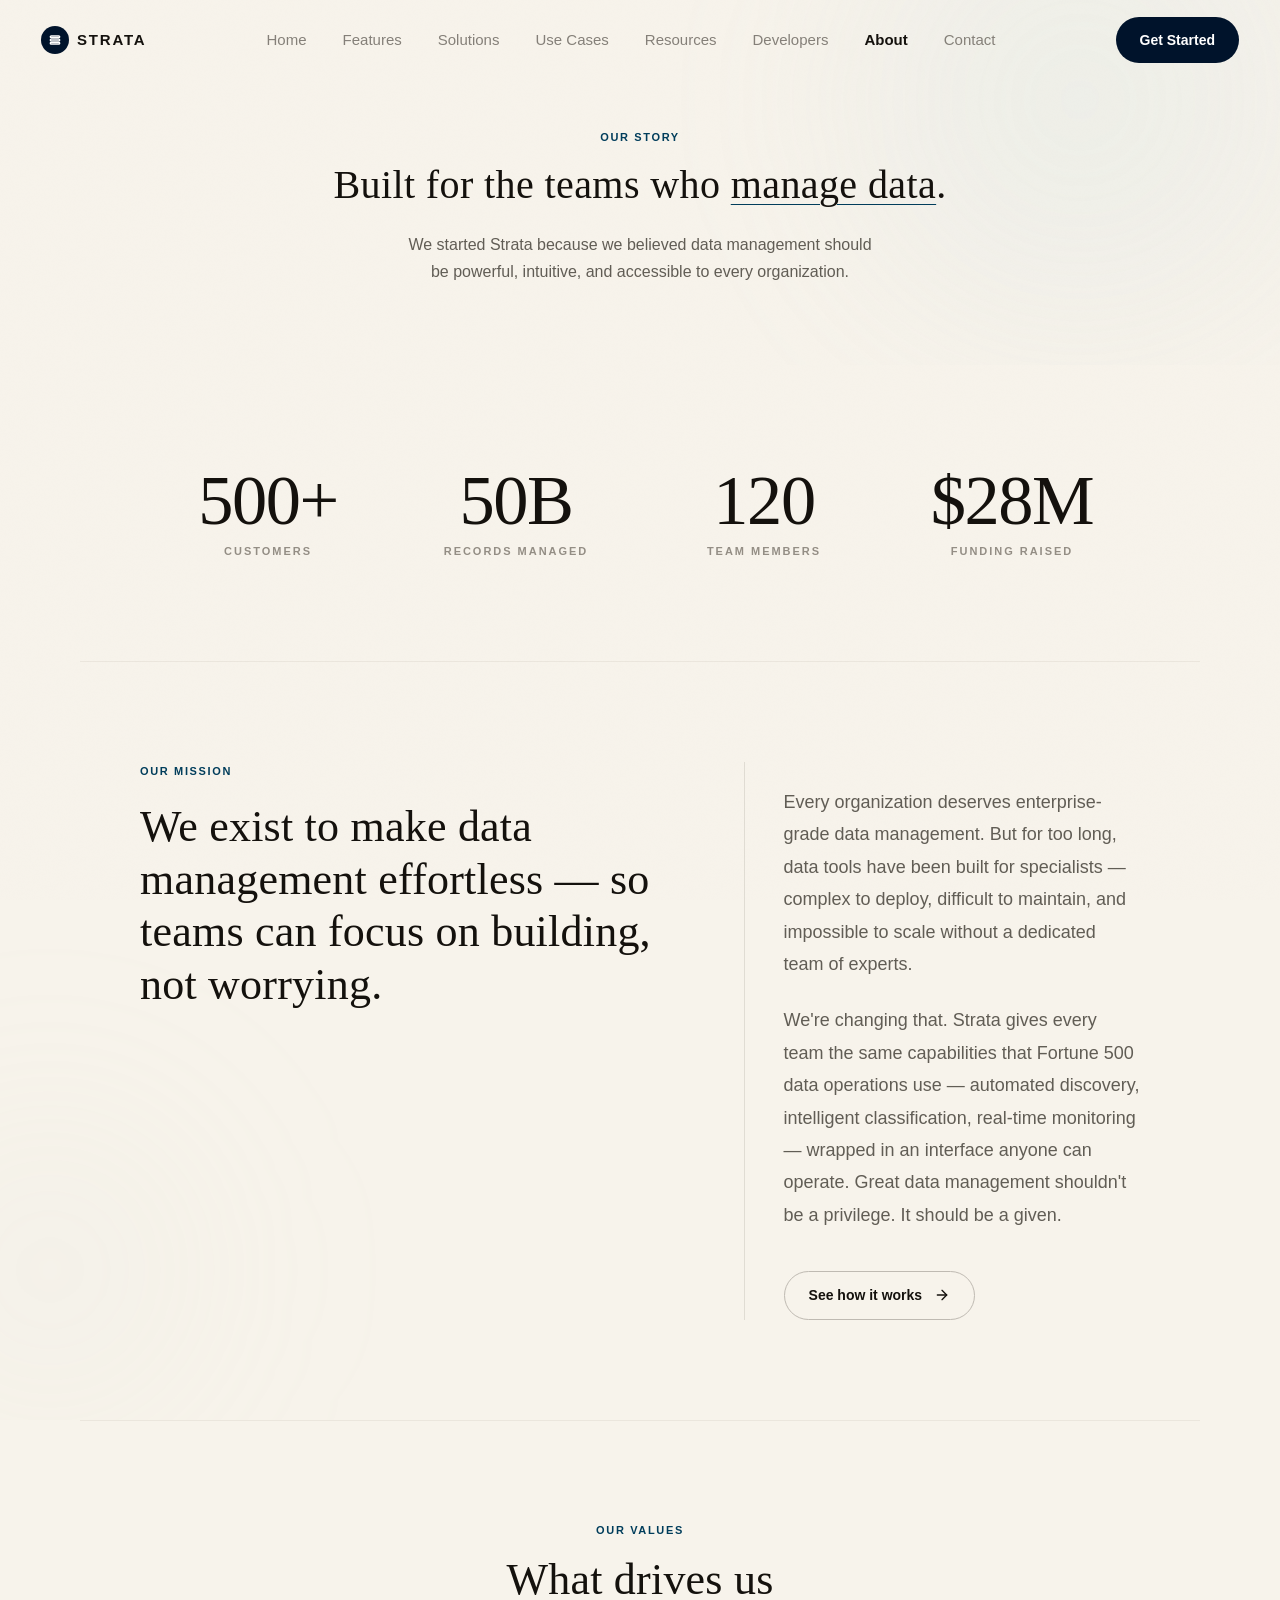
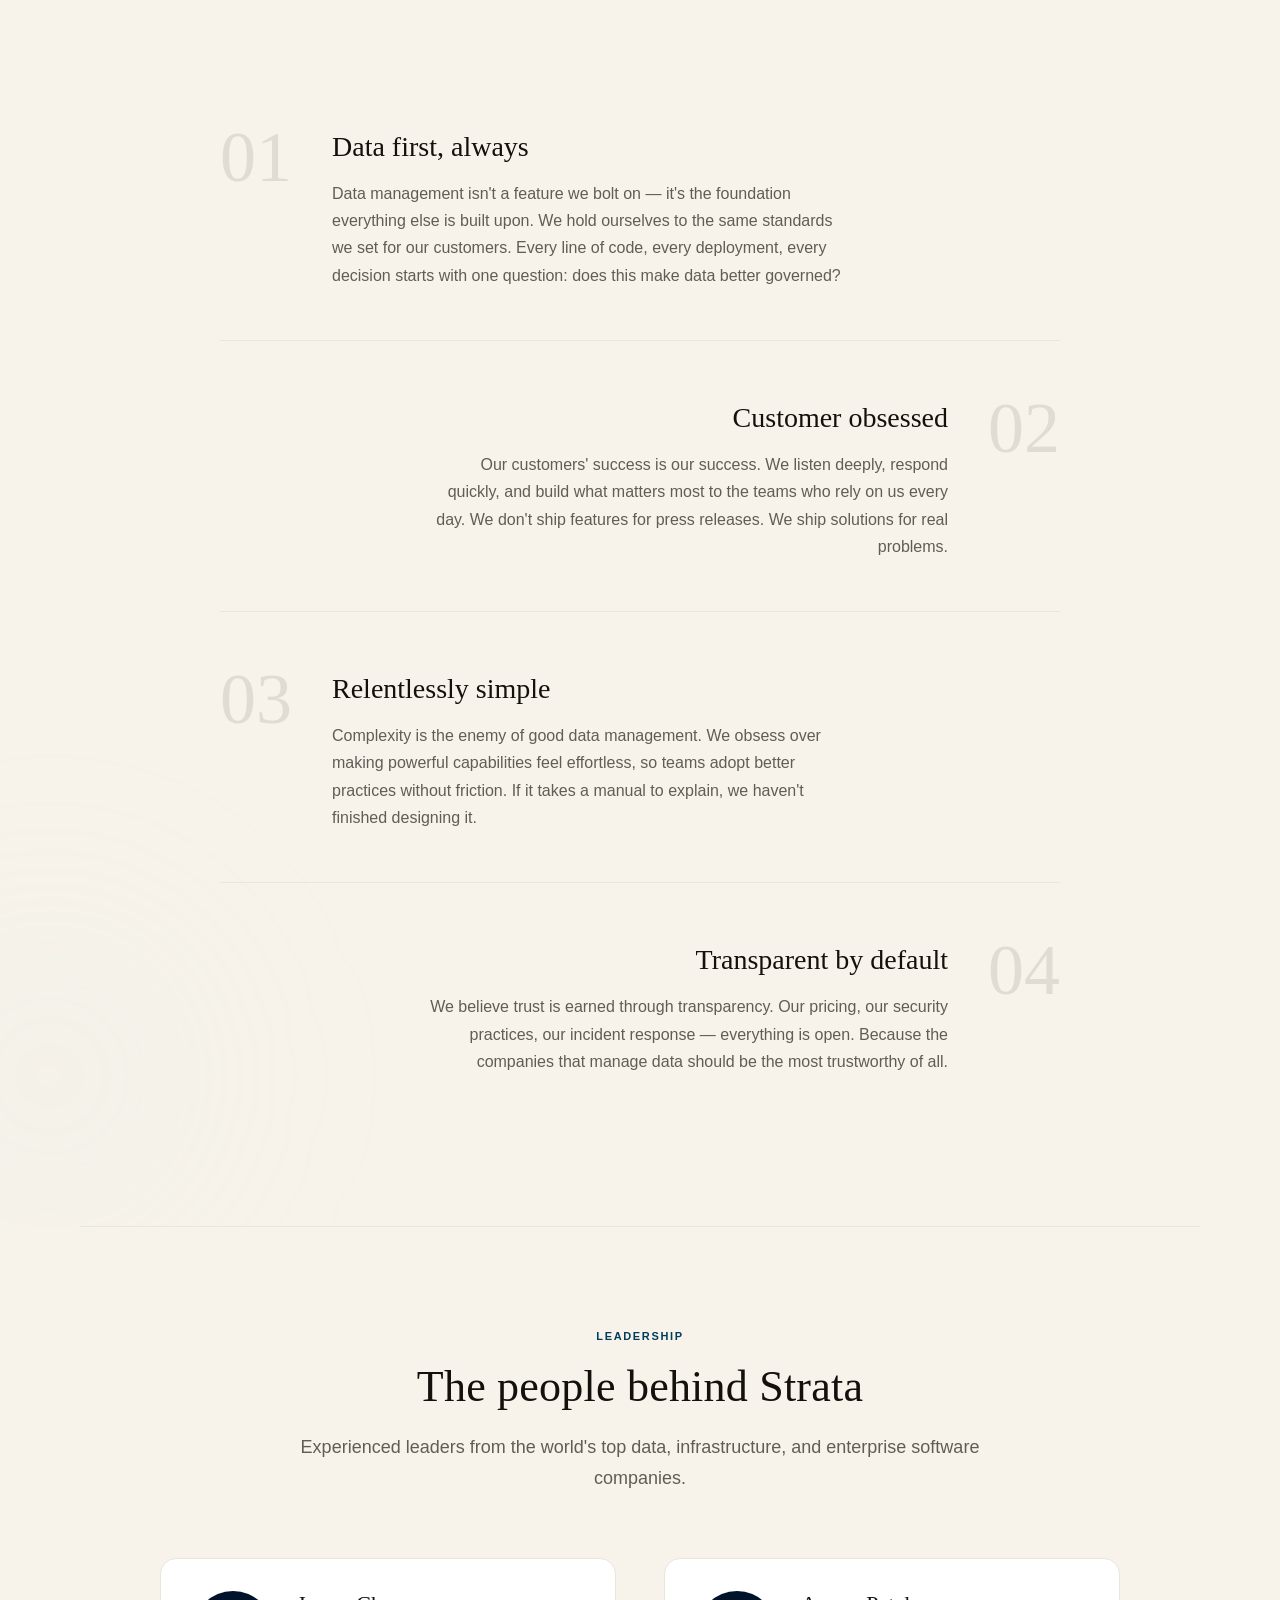
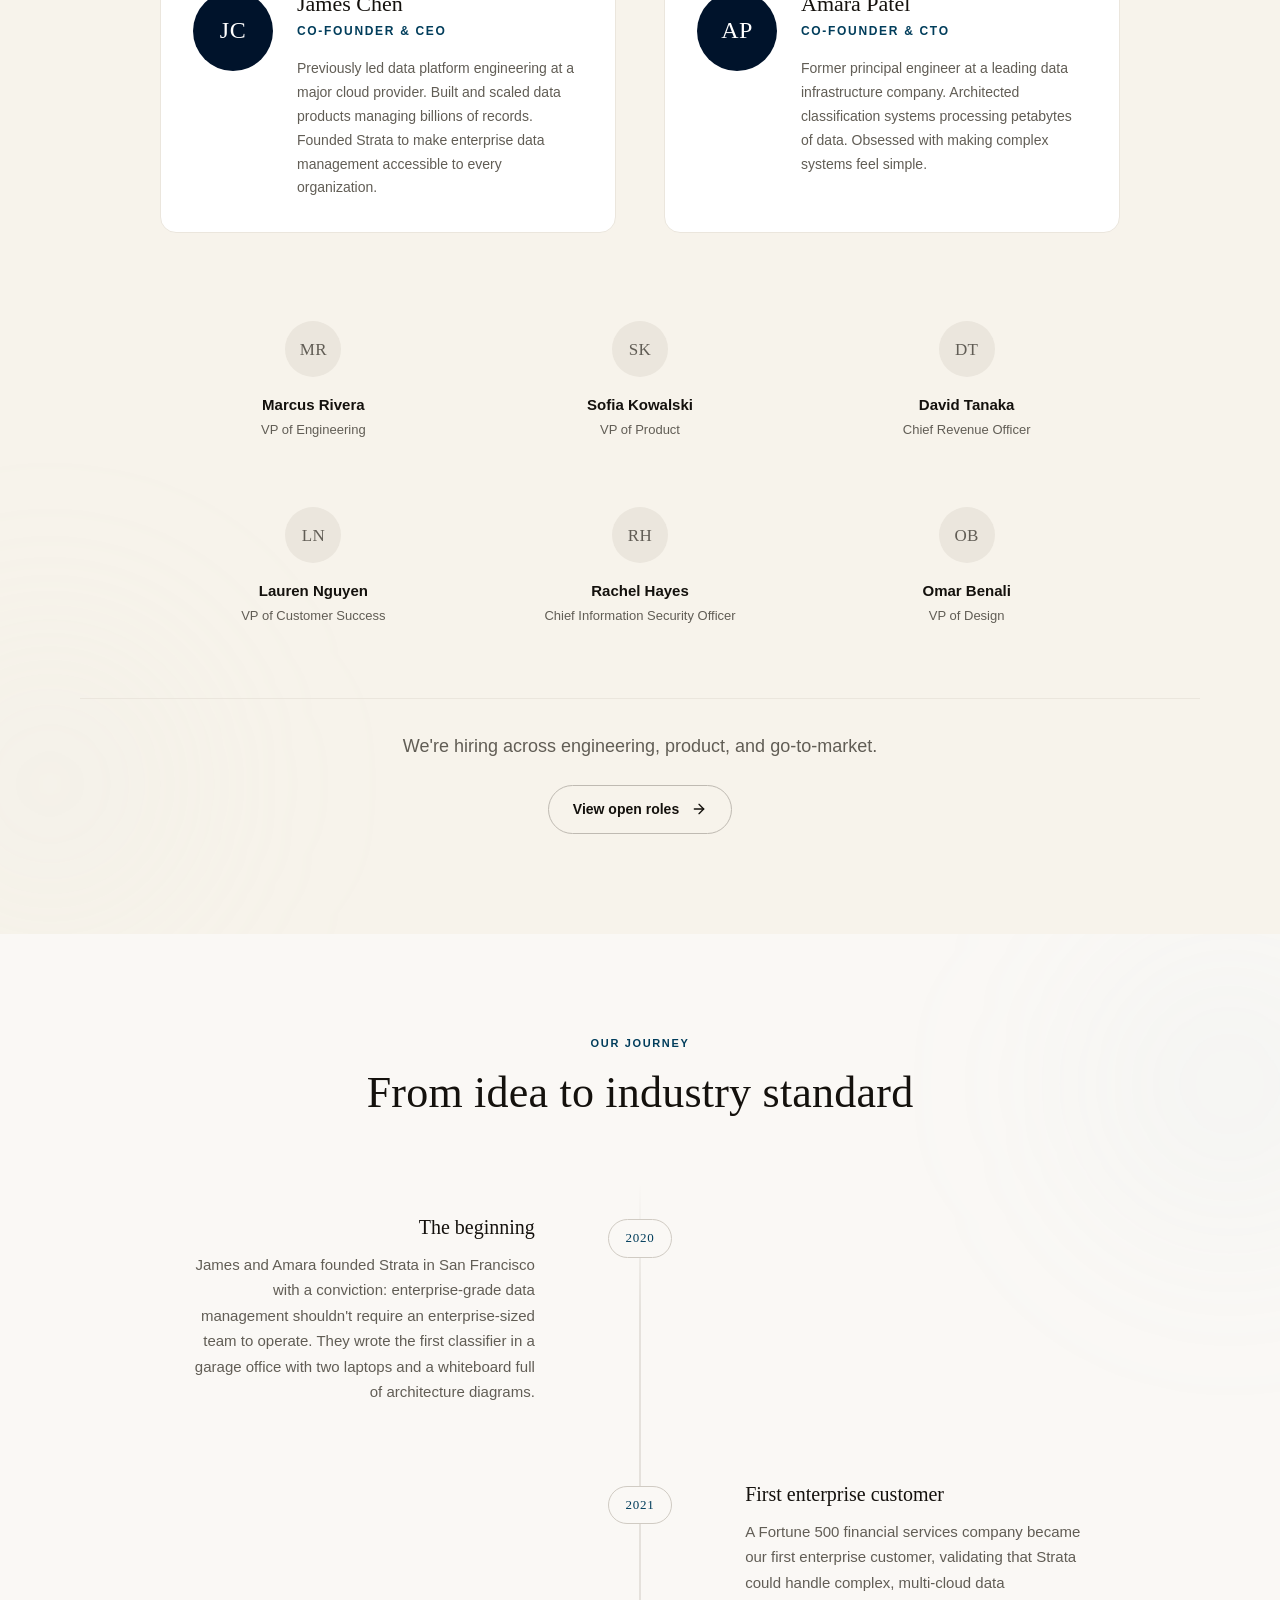
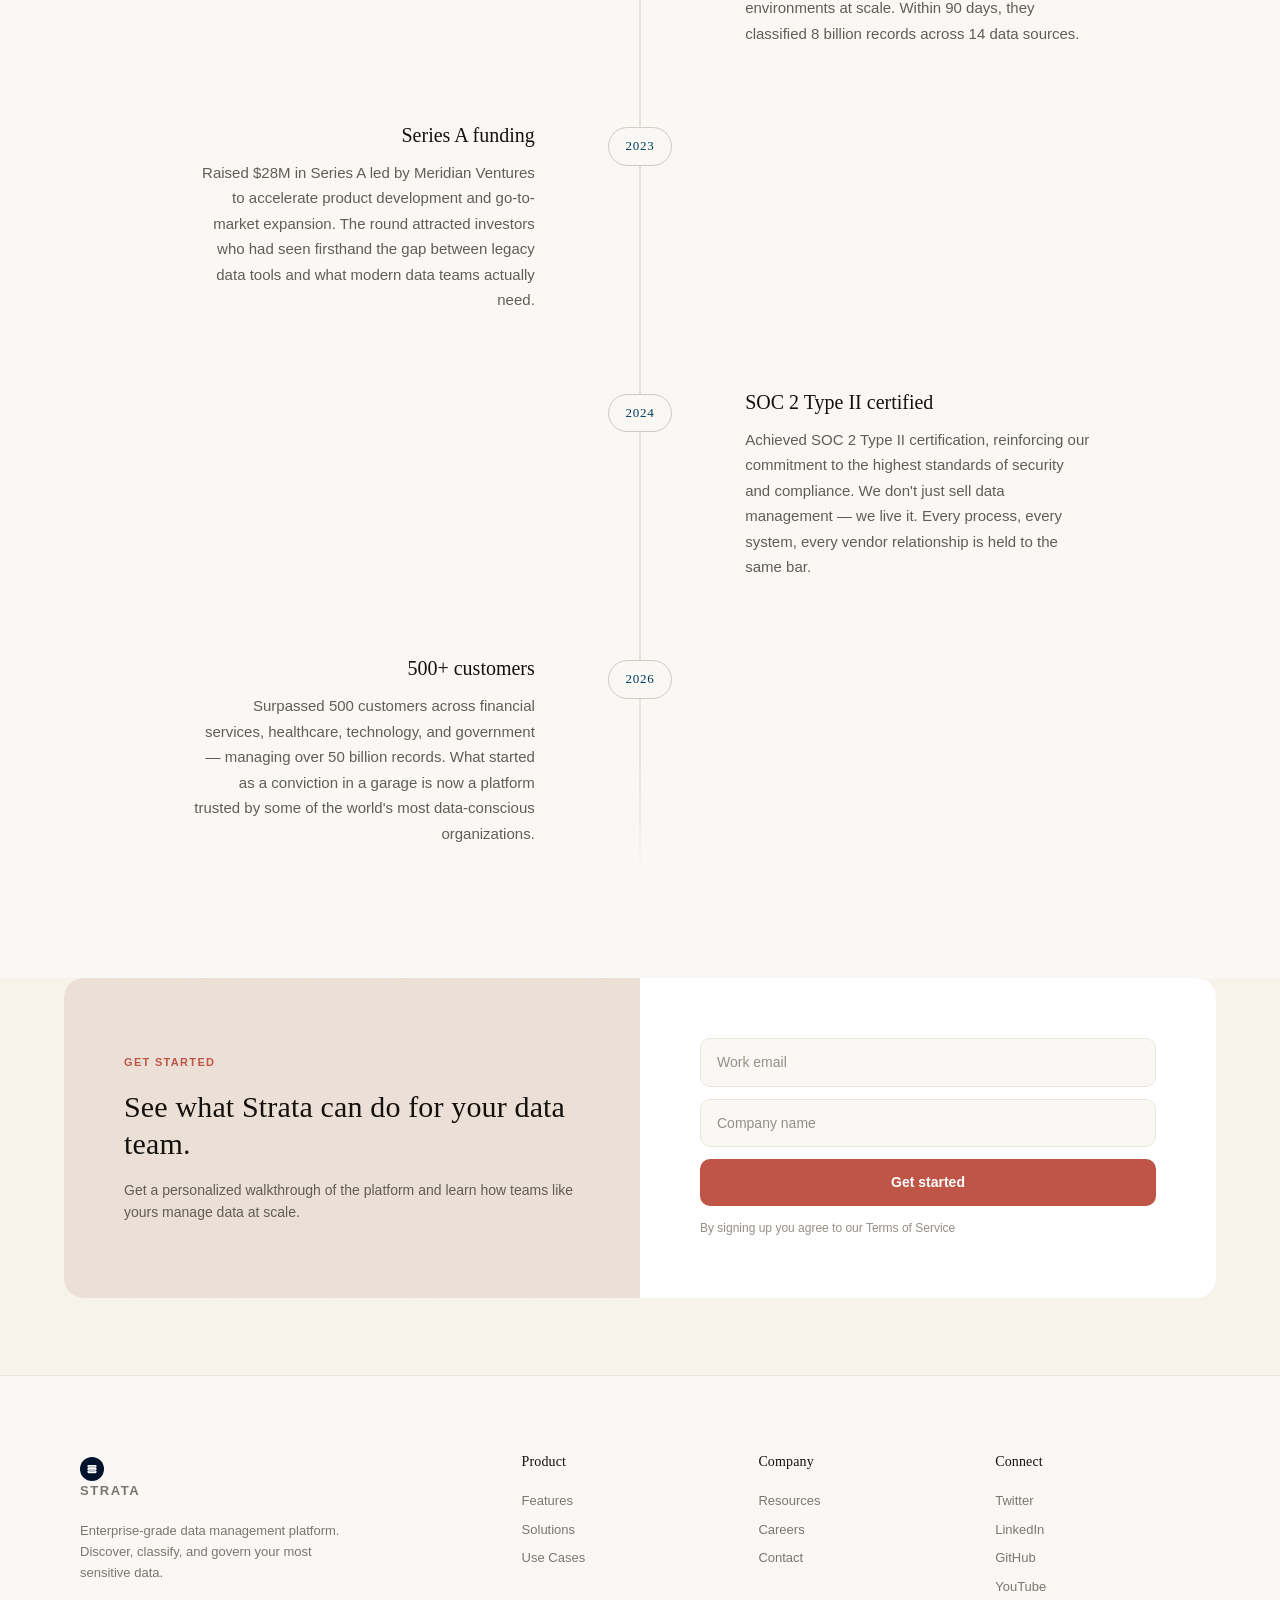
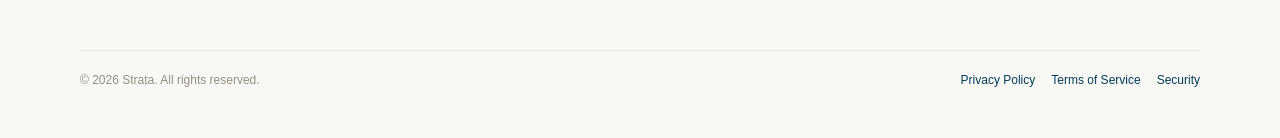
==== about.html @ eacce969 "Initial commit: Strata data management marketing site Complete B2B SaaS marketing website with 9 pag" ====
<!DOCTYPE html>
<html lang="en">
<head>
  <meta charset="UTF-8">
  <meta name="viewport" content="width=device-width, initial-scale=1.0">
  <title>About — Strata</title>
  <link rel="stylesheet" href="design-system-labs/tokens/colors.css">
  <link rel="stylesheet" href="design-system-labs/tokens/spacing.css">
  <link rel="stylesheet" href="design-system-labs/tokens/typography.css">
  <link rel="stylesheet" href="css/global.css">
  <link rel="stylesheet" href="css/marketing.css">
  <link rel="stylesheet" href="css/animations.css">
  <link rel="stylesheet" href="css/home.css">
  <link rel="stylesheet" href="css/about.css">
</head>
<body>

  <!-- ═══ HEADER ═══ -->
  <header class="site-header" id="site-header">
    <div class="container">
      <a href="index.html" class="site-logo">
        <div class="logo-icon">
          <svg width="18" height="18" viewBox="0 0 24 24" fill="none" stroke="white" stroke-width="2.5" stroke-linecap="round" stroke-linejoin="round"><rect x="4" y="5" width="16" height="3" rx="1.5"/><rect x="4" y="10.5" width="16" height="3" rx="1.5"/><rect x="4" y="16" width="16" height="3" rx="1.5"/></svg>
        </div>
        Strata
      </a>
      <nav class="site-nav">
        <a href="index.html">Home</a>
        <a href="features.html">Features</a>
        <a href="solutions.html">Solutions</a>
        <a href="use-cases.html">Use Cases</a>
        <a href="resources.html">Resources</a>
        <a href="developers.html">Developers</a>
        <a href="about.html" class="is-active">About</a>
        <a href="contact.html">Contact</a>
      </nav>
      <a href="contact.html" class="btn btn--primary header-cta">Get Started</a>
      <button class="nav-toggle" id="nav-toggle" aria-label="Toggle navigation">
        <span></span><span></span><span></span>
      </button>
    </div>
  </header>

  <!-- Mobile Nav -->
  <div class="mobile-nav" id="mobile-nav">
    <a href="index.html">Home</a>
    <a href="features.html">Features</a>
    <a href="solutions.html">Solutions</a>
    <a href="use-cases.html">Use Cases</a>
    <a href="resources.html">Resources</a>
    <a href="developers.html">Developers</a>
    <a href="about.html" class="is-active">About</a>
    <a href="contact.html">Contact</a>
    <a href="contact.html" class="btn btn--primary" style="margin-top: var(--sds-space-400);">Get Started</a>
  </div>

  <!-- ═══ HERO ═══ -->
  <section class="hero hero--short">
    <div class="hero__bg"></div>
    <div class="hero__grid"></div>
    <div class="hero__content">
      <p class="section__overline" style="margin-bottom: var(--sds-space-400);">OUR STORY</p>
      <h1 class="hero__headline">Built for the teams who <span class="text-underline">manage data</span>.</h1>
      <p class="hero__subheadline reveal--fade">We started Strata because we believed data management should be powerful, intuitive, and accessible to every organization.</p>
    </div>
  </section>

  <!-- ═══ COMPANY METRICS ═══ -->
  <section class="about-metrics">
    <div class="container">
      <div class="stats-grid">
        <div class="stat-block reveal stagger-1">
          <div class="stat-block__number">500+</div>
          <div class="stat-block__label">Customers</div>
        </div>
        <div class="stat-block reveal stagger-2">
          <div class="stat-block__number">50B</div>
          <div class="stat-block__label">Records Managed</div>
        </div>
        <div class="stat-block reveal stagger-3">
          <div class="stat-block__number">120</div>
          <div class="stat-block__label">Team Members</div>
        </div>
        <div class="stat-block reveal stagger-4">
          <div class="stat-block__number">$28M</div>
          <div class="stat-block__label">Funding Raised</div>
        </div>
      </div>
    </div>
  </section>

  <div class="container"><hr class="section-divider" /></div>

  <!-- ═══ MISSION — Editorial Narrative ═══ -->
  <section class="section about-mission">
    <div class="container">
      <div class="about-narrative reveal">
        <div class="about-narrative__lead">
          <p class="section__overline">Our Mission</p>
          <h2 class="about-narrative__headline">We exist to make data management effortless &mdash; so teams can focus on building, not worrying.</h2>
        </div>
        <div class="about-narrative__body">
          <p class="about-narrative__text">Every organization deserves enterprise-grade data management. But for too long, data tools have been built for specialists &mdash; complex to deploy, difficult to maintain, and impossible to scale without a dedicated team of experts.</p>
          <p class="about-narrative__text">We're changing that. Strata gives every team the same capabilities that Fortune 500 data operations use &mdash; automated discovery, intelligent classification, real-time monitoring &mdash; wrapped in an interface anyone can operate. Great data management shouldn't be a privilege. It should be a given.</p>
          <a href="features.html" class="btn btn--ghost">See how it works <svg class="btn__arrow" width="16" height="16" viewBox="0 0 24 24" fill="none" stroke="currentColor" stroke-width="2" stroke-linecap="round" stroke-linejoin="round"><path d="M5 12h14"/><path d="M12 5l7 7-7 7"/></svg></a>
        </div>
      </div>
    </div>
  </section>

  <div class="container"><hr class="section-divider" /></div>

  <!-- ═══ VALUES — Flowing Narrative Blocks ═══ -->
  <section class="section about-values">
    <div class="container">
      <div class="section__header reveal">
        <p class="section__overline">Our Values</p>
        <h2 class="section__title">What drives us</h2>
      </div>

      <div class="about-values__list">
        <div class="about-value-block reveal stagger-1">
          <div class="about-value-block__number">01</div>
          <div class="about-value-block__content">
            <h3 class="about-value-block__title">Data first, always</h3>
            <p class="about-value-block__desc">Data management isn't a feature we bolt on &mdash; it's the foundation everything else is built upon. We hold ourselves to the same standards we set for our customers. Every line of code, every deployment, every decision starts with one question: does this make data better governed?</p>
          </div>
        </div>

        <div class="about-value-block about-value-block--right reveal stagger-2">
          <div class="about-value-block__number">02</div>
          <div class="about-value-block__content">
            <h3 class="about-value-block__title">Customer obsessed</h3>
            <p class="about-value-block__desc">Our customers' success is our success. We listen deeply, respond quickly, and build what matters most to the teams who rely on us every day. We don't ship features for press releases. We ship solutions for real problems.</p>
          </div>
        </div>

        <div class="about-value-block reveal stagger-3">
          <div class="about-value-block__number">03</div>
          <div class="about-value-block__content">
            <h3 class="about-value-block__title">Relentlessly simple</h3>
            <p class="about-value-block__desc">Complexity is the enemy of good data management. We obsess over making powerful capabilities feel effortless, so teams adopt better practices without friction. If it takes a manual to explain, we haven't finished designing it.</p>
          </div>
        </div>

        <div class="about-value-block about-value-block--right reveal stagger-4">
          <div class="about-value-block__number">04</div>
          <div class="about-value-block__content">
            <h3 class="about-value-block__title">Transparent by default</h3>
            <p class="about-value-block__desc">We believe trust is earned through transparency. Our pricing, our security practices, our incident response &mdash; everything is open. Because the companies that manage data should be the most trustworthy of all.</p>
          </div>
        </div>
      </div>
    </div>
  </section>

  <div class="container"><hr class="section-divider" /></div>

  <!-- ═══ TEAM — Editorial Layout ═══ -->
  <section class="section about-team">
    <div class="container">
      <div class="section__header reveal">
        <p class="section__overline">Leadership</p>
        <h2 class="section__title">The people behind Strata</h2>
        <p class="section__subtitle">Experienced leaders from the world's top data, infrastructure, and enterprise software companies.</p>
      </div>

      <!-- Featured Founders -->
      <div class="about-founders reveal">
        <div class="about-founder">
          <div class="about-founder__avatar">JC</div>
          <div class="about-founder__info">
            <h3 class="about-founder__name">James Chen</h3>
            <p class="about-founder__role">Co-Founder &amp; CEO</p>
            <p class="about-founder__bio">Previously led data platform engineering at a major cloud provider. Built and scaled data products managing billions of records. Founded Strata to make enterprise data management accessible to every organization.</p>
          </div>
        </div>
        <div class="about-founder">
          <div class="about-founder__avatar">AP</div>
          <div class="about-founder__info">
            <h3 class="about-founder__name">Amara Patel</h3>
            <p class="about-founder__role">Co-Founder &amp; CTO</p>
            <p class="about-founder__bio">Former principal engineer at a leading data infrastructure company. Architected classification systems processing petabytes of data. Obsessed with making complex systems feel simple.</p>
          </div>
        </div>
      </div>

      <!-- Team Grid -->
      <div class="about-team-grid">
        <div class="about-team-member reveal stagger-1">
          <div class="about-team-member__avatar">MR</div>
          <div class="about-team-member__name">Marcus Rivera</div>
          <div class="about-team-member__role">VP of Engineering</div>
        </div>
        <div class="about-team-member reveal stagger-2">
          <div class="about-team-member__avatar">SK</div>
          <div class="about-team-member__name">Sofia Kowalski</div>
          <div class="about-team-member__role">VP of Product</div>
        </div>
        <div class="about-team-member reveal stagger-3">
          <div class="about-team-member__avatar">DT</div>
          <div class="about-team-member__name">David Tanaka</div>
          <div class="about-team-member__role">Chief Revenue Officer</div>
        </div>
        <div class="about-team-member reveal stagger-4">
          <div class="about-team-member__avatar">LN</div>
          <div class="about-team-member__name">Lauren Nguyen</div>
          <div class="about-team-member__role">VP of Customer Success</div>
        </div>
        <div class="about-team-member reveal stagger-5">
          <div class="about-team-member__avatar">RH</div>
          <div class="about-team-member__name">Rachel Hayes</div>
          <div class="about-team-member__role">Chief Information Security Officer</div>
        </div>
        <div class="about-team-member reveal stagger-6">
          <div class="about-team-member__avatar">OB</div>
          <div class="about-team-member__name">Omar Benali</div>
          <div class="about-team-member__role">VP of Design</div>
        </div>
      </div>

      <div class="about-team-cta reveal">
        <p class="about-team-cta__text">We're hiring across engineering, product, and go-to-market.</p>
        <a href="#" class="btn btn--ghost">View open roles <svg class="btn__arrow" width="16" height="16" viewBox="0 0 24 24" fill="none" stroke="currentColor" stroke-width="2" stroke-linecap="round" stroke-linejoin="round"><path d="M5 12h14"/><path d="M12 5l7 7-7 7"/></svg></a>
      </div>
    </div>
  </section>

  <!-- ═══ TIMELINE — Journey ═══ -->
  <section class="section about-journey">
    <div class="container">
      <div class="section__header reveal">
        <p class="section__overline">Our Journey</p>
        <h2 class="section__title">From idea to industry standard</h2>
      </div>

      <div class="about-timeline">
        <div class="about-timeline__line"></div>

        <div class="about-timeline__item about-timeline__item--left reveal--slide-left">
          <div class="about-timeline__marker">
            <span class="about-timeline__year">2020</span>
          </div>
          <div class="about-timeline__card">
            <h4 class="about-timeline__title">The beginning</h4>
            <p class="about-timeline__desc">James and Amara founded Strata in San Francisco with a conviction: enterprise-grade data management shouldn't require an enterprise-sized team to operate. They wrote the first classifier in a garage office with two laptops and a whiteboard full of architecture diagrams.</p>
          </div>
        </div>

        <div class="about-timeline__item about-timeline__item--right reveal--slide-right">
          <div class="about-timeline__marker">
            <span class="about-timeline__year">2021</span>
          </div>
          <div class="about-timeline__card">
            <h4 class="about-timeline__title">First enterprise customer</h4>
            <p class="about-timeline__desc">A Fortune 500 financial services company became our first enterprise customer, validating that Strata could handle complex, multi-cloud data environments at scale. Within 90 days, they classified 8 billion records across 14 data sources.</p>
          </div>
        </div>

        <div class="about-timeline__item about-timeline__item--left reveal--slide-left">
          <div class="about-timeline__marker">
            <span class="about-timeline__year">2023</span>
          </div>
          <div class="about-timeline__card">
            <h4 class="about-timeline__title">Series A funding</h4>
            <p class="about-timeline__desc">Raised $28M in Series A led by Meridian Ventures to accelerate product development and go-to-market expansion. The round attracted investors who had seen firsthand the gap between legacy data tools and what modern data teams actually need.</p>
          </div>
        </div>

        <div class="about-timeline__item about-timeline__item--right reveal--slide-right">
          <div class="about-timeline__marker">
            <span class="about-timeline__year">2024</span>
          </div>
          <div class="about-timeline__card">
            <h4 class="about-timeline__title">SOC 2 Type II certified</h4>
            <p class="about-timeline__desc">Achieved SOC 2 Type II certification, reinforcing our commitment to the highest standards of security and compliance. We don't just sell data management &mdash; we live it. Every process, every system, every vendor relationship is held to the same bar.</p>
          </div>
        </div>

        <div class="about-timeline__item about-timeline__item--left reveal--slide-left">
          <div class="about-timeline__marker">
            <span class="about-timeline__year">2026</span>
          </div>
          <div class="about-timeline__card">
            <h4 class="about-timeline__title">500+ customers</h4>
            <p class="about-timeline__desc">Surpassed 500 customers across financial services, healthcare, technology, and government &mdash; managing over 50 billion records. What started as a conviction in a garage is now a platform trusted by some of the world's most data-conscious organizations.</p>
          </div>
        </div>
      </div>
    </div>
  </section>

  <!-- Option A: Split Panel -->
  <section class="cta-split reveal">
    <div class="cta-split__left">
      <div class="cta-grain"></div>
      <div class="cta-split__left-content">
        <p class="cta-split__overline">GET STARTED</p>
        <h2 class="cta-split__title">See what Strata can do for your data team.</h2>
        <p class="cta-split__desc">Get a personalized walkthrough of the platform and learn how teams like yours manage data at scale.</p>
      </div>
    </div>
    <div class="cta-split__right">
      <form class="cta-split__form" onsubmit="return false;">
        <input type="email" class="cta-split__input" placeholder="Work email" />
        <input type="text" class="cta-split__input" placeholder="Company name" />
        <button type="submit" class="cta-split__btn">Get started</button>
      </form>
      <p class="cta-split__privacy">By signing up you agree to our Terms of Service</p>
    </div>
  </section>

  <!-- ═══ FOOTER ═══ -->
  <footer class="site-footer">
    <div class="container">
      <div class="footer-grid">
        <div class="footer-col">
          <a href="index.html" class="site-logo footer-logo" style="margin-bottom: var(--sds-space-400);">
            <div class="logo-icon">
              <svg width="14" height="14" viewBox="0 0 24 24" fill="none" stroke="white" stroke-width="2.5" stroke-linecap="round" stroke-linejoin="round"><rect x="4" y="5" width="16" height="3" rx="1.5"/><rect x="4" y="10.5" width="16" height="3" rx="1.5"/><rect x="4" y="16" width="16" height="3" rx="1.5"/></svg>
            </div>
            Strata
          </a>
          <p style="font-size: 13px; color: var(--sds-color-warm-gray-500); max-width: 280px; line-height: 1.6;">Enterprise-grade data management platform. Discover, classify, and govern your most sensitive data.</p>
        </div>
        <div class="footer-col">
          <h4>Product</h4>
          <a href="features.html">Features</a>
          <a href="solutions.html">Solutions</a>
          <a href="use-cases.html">Use Cases</a>
        </div>
        <div class="footer-col">
          <h4>Company</h4>
          <a href="resources.html">Resources</a>
          <a href="#">Careers</a>
          <a href="contact.html">Contact</a>
        </div>
        <div class="footer-col">
          <h4>Connect</h4>
          <a href="#">Twitter</a>
          <a href="#">LinkedIn</a>
          <a href="#">GitHub</a>
          <a href="#">YouTube</a>
        </div>
      </div>
      <div class="footer-bottom">
        <span>&copy; 2026 Strata. All rights reserved.</span>
        <div class="footer-bottom-links">
          <a href="#">Privacy Policy</a>
          <a href="#">Terms of Service</a>
          <a href="#">Security</a>
        </div>
      </div>
    </div>
  </footer>

  <script src="js/nav.js"></script>
  <script src="js/animations.js"></script>
</body>
</html>
---- design-system-labs/tokens/colors.css ----
/* ============================================================
   Software DS — Color Tokens (CSS Custom Properties)
   Option-level color primitives (CSS Custom Properties)
   ============================================================ */

:root {
  /* ---- Cool Gray (dark mode only) ---- */
  --sds-color-cool-gray-025: #F8F8F9;
  --sds-color-cool-gray-050: #F2F3F4;
  --sds-color-cool-gray-100: #E2E4E6;
  --sds-color-cool-gray-150: #DADCDE;
  --sds-color-cool-gray-200: #CACCCF;
  --sds-color-cool-gray-250: #B8BCC0;
  --sds-color-cool-gray-300: #A8AEB2;
  --sds-color-cool-gray-350: #989FA5;
  --sds-color-cool-gray-400: #8B9298;
  --sds-color-cool-gray-450: #7F858B;
  --sds-color-cool-gray-500: #6F757B;
  --sds-color-cool-gray-550: #666C72;
  --sds-color-cool-gray-600: #5B6066;
  --sds-color-cool-gray-650: #4F5459;
  --sds-color-cool-gray-700: #40454A;
  --sds-color-cool-gray-750: #34383D;
  --sds-color-cool-gray-800: #2B2E33;
  --sds-color-cool-gray-850: #1F2326;
  --sds-color-cool-gray-900: #14171A;
  --sds-color-cool-gray-950: #0E1012;
  --sds-color-cool-gray-975: #0A0B0D;

  /* ---- Warm Gray (light mode) ---- */
  --sds-color-warm-gray-025: #FAF8F5;
  --sds-color-warm-gray-050: #F4F1EB;
  --sds-color-warm-gray-100: #EBE6DD;
  --sds-color-warm-gray-150: #E0DCD3;
  --sds-color-warm-gray-200: #D0CBC3;
  --sds-color-warm-gray-250: #BFBAB2;
  --sds-color-warm-gray-300: #B0ABA2;
  --sds-color-warm-gray-350: #A39E96;
  --sds-color-warm-gray-400: #948E85;
  --sds-color-warm-gray-450: #858079;
  --sds-color-warm-gray-500: #7A756F;
  --sds-color-warm-gray-550: #6B6760;
  --sds-color-warm-gray-600: #615D55;
  --sds-color-warm-gray-650: #54514D;
  --sds-color-warm-gray-700: #47443F;
  --sds-color-warm-gray-750: #3B3834;
  --sds-color-warm-gray-800: #302D28;
  --sds-color-warm-gray-850: #26231E;
  --sds-color-warm-gray-900: #1C1A17;
  --sds-color-warm-gray-950: #14110D;
  --sds-color-warm-gray-975: #0F0902;

  /* ---- Blue ---- */
  --sds-color-blue-025: #F2F7F7;
  --sds-color-blue-050: #EBF4F5;
  --sds-color-blue-100: #D9EBED;
  --sds-color-blue-150: #C1DDE3;
  --sds-color-blue-200: #A6CBD6;
  --sds-color-blue-250: #8EC0D1;
  --sds-color-blue-300: #77B2C7;
  --sds-color-blue-350: #6AA5B8;
  --sds-color-blue-400: #5E96AB;
  --sds-color-blue-450: #4F8AA0;
  --sds-color-blue-500: #427D94;
  --sds-color-blue-550: #306E88;
  --sds-color-blue-600: #216280;
  --sds-color-blue-650: #17597A;
  --sds-color-blue-700: #0C4A69;
  --sds-color-blue-750: #013D5B;
  --sds-color-blue-800: #05314D;
  --sds-color-blue-850: #032740;
  --sds-color-blue-900: #031E36;
  --sds-color-blue-950: #00132B;
  --sds-color-blue-975: #030515;

  /* ---- Red ---- */
  --sds-color-red-025: #FFF6F5;
  --sds-color-red-050: #FFEEEB;
  --sds-color-red-100: #FFE1DB;
  --sds-color-red-150: #F7CCC6;
  --sds-color-red-200: #F2BDB6;
  --sds-color-red-250: #EEA79E;
  --sds-color-red-300: #E99185;
  --sds-color-red-350: #E57D6E;
  --sds-color-red-400: #DB7060;
  --sds-color-red-450: #CF6253;
  --sds-color-red-500: #BF5547;
  --sds-color-red-550: #AD4739;
  --sds-color-red-600: #A33F31;
  --sds-color-red-650: #8F3629;
  --sds-color-red-700: #7A2E23;
  --sds-color-red-750: #69261C;
  --sds-color-red-800: #591E15;
  --sds-color-red-850: #4A130C;
  --sds-color-red-900: #330903;

  /* ---- Green ---- */
  --sds-color-green-025: #F4FAEB;
  --sds-color-green-050: #EDF5DF;
  --sds-color-green-100: #E2EDCC;
  --sds-color-green-150: #D1E0B1;
  --sds-color-green-200: #BBCF8A;
  --sds-color-green-250: #AAC267;
  --sds-color-green-300: #98B43B;
  --sds-color-green-350: #88A61B;
  --sds-color-green-400: #7A9A01;
  --sds-color-green-450: #6D8C0F;
  --sds-color-green-500: #62800B;
  --sds-color-green-550: #527315;
  --sds-color-green-600: #466B11;
  --sds-color-green-650: #3E5917;
  --sds-color-green-700: #374A1E;
  --sds-color-green-750: #2E3D1C;
  --sds-color-green-800: #273318;
  --sds-color-green-850: #1D2613;
  --sds-color-green-900: #161C0F;

  /* ---- Yellow ---- */
  --sds-color-yellow-025: #FCF9D9;
  --sds-color-yellow-050: #FCF5B1;
  --sds-color-yellow-100: #F7EC88;
  --sds-color-yellow-150: #F0DE54;
  --sds-color-yellow-200: #EBCE2D;
  --sds-color-yellow-250: #D6BB31;
  --sds-color-yellow-300: #C4AA25;
  --sds-color-yellow-350: #B29B24;
  --sds-color-yellow-400: #A48E1F;
  --sds-color-yellow-450: #96811A;
  --sds-color-yellow-500: #8A7515;
  --sds-color-yellow-550: #7A6710;
  --sds-color-yellow-600: #6E5B09;
  --sds-color-yellow-650: #615109;
  --sds-color-yellow-700: #544608;
  --sds-color-yellow-750: #473B05;
  --sds-color-yellow-800: #3B3002;
  --sds-color-yellow-850: #2E2601;
  --sds-color-yellow-900: #211B00;

  /* ---- Purple ---- */
  --sds-color-purple-300: #C39DE3;
  --sds-color-purple-550: #805AA1;

  /* ---- Static ---- */
  --sds-color-white: #FFFFFF;
  --sds-color-black: #000000;

  /* ---- Brand ---- */
  --sds-color-brand-midnight:      #00132B;
  --sds-color-brand-atlantic:      #013D5B;
  --sds-color-brand-pacific:       #A6CBD6;
  --sds-color-brand-surf:          #D6E8EA;
  --sds-color-brand-sky:           #C0EAF2;
  --sds-color-brand-heritage-red:  #CC2427;
  --sds-color-brand-prairie:       #ACBAA3;
  --sds-color-brand-pistachio:     #DAE8D8;
  --sds-color-brand-fern:          #7A9A01;
  --sds-color-brand-birch:         #BF5547;
  --sds-color-brand-parakeet:      #E1E000;
  --sds-color-brand-lime:          #EBE6DD;
  --sds-color-brand-oat:           #F7F3EB;

  /* ============================================================
     Semantic Tokens — Light Mode
     ============================================================ */

  /* Background */
  --sds-bg-page:      var(--sds-color-white);
  --sds-bg-surface:   var(--sds-color-warm-gray-025);
  --sds-bg-card:      var(--sds-color-white);
  --sds-bg-elevated:  var(--sds-color-white);
  --sds-bg-subtle:    var(--sds-color-warm-gray-050);

  /* Text */
  --sds-text-primary:    var(--sds-color-warm-gray-900);
  --sds-text-secondary:  var(--sds-color-warm-gray-650);
  --sds-text-tertiary:   var(--sds-color-warm-gray-550);
  --sds-text-disabled:   var(--sds-color-warm-gray-300);
  --sds-text-on-primary: var(--sds-color-white);
  --sds-text-link:       var(--sds-color-blue-750);

  /* Border */
  --sds-border-default: var(--sds-color-warm-gray-150);
  --sds-border-subtle:  var(--sds-color-warm-gray-100);
  --sds-border-strong:  var(--sds-color-warm-gray-200);
  --sds-border-focus:   var(--sds-color-blue-750);

  /* Interactive */
  --sds-interactive-primary:        var(--sds-color-blue-750);
  --sds-interactive-primary-hover:  var(--sds-color-blue-800);
  --sds-interactive-primary-active: var(--sds-color-blue-850);
  --sds-interactive-primary-subtle: var(--sds-color-blue-100);
  --sds-interactive-secondary:      var(--sds-color-white);
  --sds-interactive-secondary-border: var(--sds-color-warm-gray-800);

  /* Navigation */
  --sds-nav-sidebar-bg:       var(--sds-color-warm-gray-025);
  --sds-nav-item-active-bg:   var(--sds-color-blue-100);
  --sds-nav-item-active-text: var(--sds-color-blue-750);
  --sds-nav-item-text:        var(--sds-color-warm-gray-650);
  --sds-nav-section-header:   var(--sds-color-warm-gray-550);

  /* Status — Success */
  --sds-status-success-bg:     var(--sds-color-green-025);
  --sds-status-success-text:   var(--sds-color-green-500);
  --sds-status-success-strong: var(--sds-color-green-400);

  /* Status — Warning */
  --sds-status-warning-bg:     var(--sds-color-yellow-025);
  --sds-status-warning-text:   var(--sds-color-yellow-500);
  --sds-status-warning-strong: var(--sds-color-yellow-450);

  /* Status — Error */
  --sds-status-error-bg:     var(--sds-color-red-050);
  --sds-status-error-text:   var(--sds-color-red-500);
  --sds-status-error-strong: var(--sds-color-red-450);

  /* Status — Info */
  --sds-status-info-bg:   var(--sds-color-blue-050);
  --sds-status-info-text: var(--sds-color-blue-700);

  /* Status — Neutral */
  --sds-status-neutral-bg:   var(--sds-color-warm-gray-100);
  --sds-status-neutral-text: var(--sds-color-warm-gray-650);

  /* Status — Purple */
  --sds-status-purple-bg:   #F7EEFF;
  --sds-status-purple-text: var(--sds-color-purple-550);

  /* ============================================================
     Data Visualization — Chart Color Palette
     Sequential series colors for charts and graphs.
     Inspired by DBS Bank Data Visualisation system.
     ============================================================ */

  /* Primary sequential palette — up to 8 data series */
  --sds-chart-1: var(--sds-color-blue-750);      /* #013D5B — navy */
  --sds-chart-2: var(--sds-color-blue-450);       /* #4F8AA0 — teal */
  --sds-chart-3: var(--sds-color-blue-200);       /* #A6CBD6 — light blue */
  --sds-chart-4: var(--sds-color-brand-birch);    /* #BF5547 — coral */
  --sds-chart-5: var(--sds-color-brand-fern);     /* #7A9A01 — olive */
  --sds-chart-6: var(--sds-color-purple-550);     /* #805AA1 — purple */
  --sds-chart-7: var(--sds-color-yellow-350);     /* #B29B24 — amber */
  --sds-chart-8: var(--sds-color-red-350);        /* #E57D6E — salmon */

  /* Chart structural tokens */
  --sds-chart-grid:       var(--sds-color-warm-gray-100);
  --sds-chart-axis:       var(--sds-color-warm-gray-300);
  --sds-chart-axis-label: var(--sds-color-warm-gray-550);
  --sds-chart-tooltip-bg: var(--sds-color-warm-gray-900);
  --sds-chart-tooltip-text: var(--sds-color-white);
  --sds-chart-hover:      rgba(0, 0, 0, 0.06);
  --sds-chart-bg:         var(--sds-color-white);
}

/* ============================================================
   Dark Mode Overrides
   Cool grays replace warm grays in dark mode.
   ============================================================ */
@media (prefers-color-scheme: dark) {
  :root {
    --sds-bg-page:      var(--sds-color-cool-gray-950);
    --sds-bg-surface:   var(--sds-color-cool-gray-900);
    --sds-bg-card:      var(--sds-color-cool-gray-850);
    --sds-bg-elevated:  var(--sds-color-cool-gray-800);
    --sds-bg-subtle:    var(--sds-color-cool-gray-900);

    --sds-text-primary:   var(--sds-color-cool-gray-025);
    --sds-text-secondary: var(--sds-color-cool-gray-300);
    --sds-text-tertiary:  var(--sds-color-cool-gray-400);
    --sds-text-disabled:  var(--sds-color-cool-gray-600);

    --sds-border-default: var(--sds-color-cool-gray-750);
    --sds-border-subtle:  var(--sds-color-cool-gray-800);
    --sds-border-strong:  var(--sds-color-cool-gray-650);

    --sds-nav-sidebar-bg:     var(--sds-color-cool-gray-900);
    --sds-nav-item-active-bg: var(--sds-color-blue-900);
    --sds-nav-item-text:      var(--sds-color-cool-gray-300);
    --sds-nav-section-header: var(--sds-color-cool-gray-400);
  }
}
---- design-system-labs/tokens/spacing.css ----
/* ============================================
   Space Scale — Design System Lab
   Pixel-based spacing tokens
   ============================================ */

:root {
  --sds-space-0:    0px;
  --sds-space-050:  2px;
  --sds-space-100:  4px;
  --sds-space-150:  6px;
  --sds-space-200:  8px;
  --sds-space-250:  10px;
  --sds-space-300:  12px;
  --sds-space-400:  16px;
  --sds-space-500:  20px;
  --sds-space-600:  24px;
  --sds-space-800:  32px;
  --sds-space-1000: 40px;
  --sds-space-1200: 48px;
  --sds-space-1600: 64px;
}
---- design-system-labs/tokens/typography.css ----
/* ============================================================
   Software DS — Typography Tokens
   Proxima Nova type scale with semantic naming
   ============================================================ */

/* ── @font-face declarations ─────────────────────────────── */

@font-face {
  font-family: 'Proxima Nova';
  src: url('../fonts/ProximaNova-Light.otf') format('opentype');
  font-weight: 300;
  font-style: normal;
  font-display: swap;
}

@font-face {
  font-family: 'Proxima Nova';
  src: url('../fonts/ProximaNova-Reg.otf') format('opentype');
  font-weight: 400;
  font-style: normal;
  font-display: swap;
}

@font-face {
  font-family: 'Proxima Nova';
  src: url('../fonts/ProximaNova-Sbold.otf') format('opentype');
  font-weight: 600;
  font-style: normal;
  font-display: swap;
}

@font-face {
  font-family: 'Proxima Nova';
  src: url('../fonts/ProximaNova-Bold.otf') format('opentype');
  font-weight: 700;
  font-style: normal;
  font-display: swap;
}

@font-face {
  font-family: 'Proxima Nova';
  src: url('../fonts/ProximaNova-Xbold.otf') format('opentype');
  font-weight: 800;
  font-style: normal;
  font-display: swap;
}

/* ── Token scale ─────────────────────────────────────────── */

:root {

  /* ── Font families ─────────────────────────────────────── */
  --sds-font-sans:  'Proxima Nova', -apple-system, BlinkMacSystemFont, 'Segoe UI', Roboto, sans-serif;
  --sds-font-mono:  'SF Mono', SFMono-Regular, Consolas, monospace;

  /* ── Font sizes — semantic names ───────────────────────── */
  --sds-type-display:    28px;   /* Page titles, hero headings        */
  --sds-type-heading:    22px;   /* Section headings (h2)             */
  --sds-type-subheading: 16px;   /* Subsection headings (h3)          */
  --sds-type-title:      15px;   /* Card titles, large UI labels      */
  --sds-type-body:       14px;   /* Primary body text, button-md      */
  --sds-type-label:      13px;   /* Secondary text, nav, table cells  */
  --sds-type-caption:    12px;   /* Code, chart labels, small UI      */
  --sds-type-overline:   11px;   /* Captions, demo labels, overlines  */

  /* ── Font weights ──────────────────────────────────────── */
  --sds-weight-light:     300;
  --sds-weight-regular:   400;
  --sds-weight-medium:    500;
  --sds-weight-semibold:  600;
  --sds-weight-bold:      700;
  --sds-weight-extrabold: 800;

  /* ── Line heights ──────────────────────────────────────── */
  --sds-leading-tight:    1.2;   /* Display, headings                 */
  --sds-leading-snug:     1.35;  /* Subheadings, UI labels            */
  --sds-leading-normal:   1.5;   /* Body text, descriptions           */
  --sds-leading-relaxed:  1.6;   /* Long-form content                 */

  /* ── Letter spacing ────────────────────────────────────── */
  --sds-tracking-tight:  -0.01em;  /* Display, large headings         */
  --sds-tracking-normal:  0em;     /* Body text                       */
  --sds-tracking-wide:    0.5px;   /* Uppercase labels, overlines     */
}
---- css/global.css ----
/* ============================================================
   Global Styles — Data Security Marketing Site
   Reset, marketing tokens, dark base, header, footer, layout
   ============================================================ */

/* ── Reset ─────────────────────────────────────────────────── */
*, *::before, *::after {
  box-sizing: border-box;
  margin: 0;
  padding: 0;
}

html {
  scroll-behavior: smooth;
  -webkit-font-smoothing: antialiased;
  -moz-osx-font-smoothing: grayscale;
}

img, svg {
  display: block;
  max-width: 100%;
}

a {
  color: inherit;
  text-decoration: none;
}

ul, ol {
  list-style: none;
}

button {
  font: inherit;
  cursor: pointer;
  border: none;
  background: none;
}

input, textarea, select {
  font: inherit;
}

/* ── Marketing Tokens (extend DS) ──────────────────────────── */
:root {
  /* Type scale — large marketing sizes */
  --mkt-type-hero: clamp(36px, 4.5vw, 56px);
  --mkt-type-section-heading: clamp(28px, 3.5vw, 44px);
  --mkt-type-section-subheading: clamp(20px, 2.5vw, 28px);
  --mkt-type-large-body: 18px;

  /* Spacing — generous like Lovart */
  --mkt-space-section: clamp(60px, 8vw, 100px);
  --mkt-max-width: 1200px;

  /* Colors — Light warm theme, strong contrast */
  --mkt-heading-color: var(--sds-color-warm-gray-950);
  --mkt-body-color: var(--sds-color-warm-gray-600);
  --mkt-overline-color: var(--sds-color-brand-atlantic);
  --mkt-bg: var(--sds-color-brand-oat);
  --mkt-bg-elevated: var(--sds-color-white);
  --mkt-bg-card: var(--sds-color-white);

  /* Serif display font for headings */
  --mkt-font-display: Georgia, 'Times New Roman', 'Noto Serif', serif;

  /* Light surface layers */
  --mkt-surface-1: rgba(0, 0, 0, 0.02);
  --mkt-surface-2: rgba(0, 0, 0, 0.04);
  --mkt-surface-3: rgba(0, 0, 0, 0.06);
  --mkt-border: var(--sds-color-warm-gray-150);
  --mkt-border-hover: var(--sds-color-warm-gray-250);

  /* Shadows */
  --mkt-glow: 0 4px 24px rgba(0, 0, 0, 0.06);
  --mkt-glow-strong: 0 8px 40px rgba(0, 0, 0, 0.1);
}

/* ── Base Typography ───────────────────────────────────────── */
body {
  font-family: var(--sds-font-sans);
  font-size: 16px;
  font-weight: var(--sds-weight-regular);
  line-height: 1.6;
  color: var(--mkt-body-color);
  background-color: var(--mkt-bg);
  overflow-x: hidden;
}

/* Subtle noise texture */
body::after {
  content: '';
  position: fixed;
  inset: 0;
  z-index: 9999;
  pointer-events: none;
  opacity: 0.015;
  background-image: url("data:image/svg+xml,%3Csvg xmlns='http://www.w3.org/2000/svg' width='300' height='300'%3E%3Cfilter id='n'%3E%3CfeTurbulence type='fractalNoise' baseFrequency='0.75' numOctaves='4' stitchTiles='stitch'/%3E%3C/filter%3E%3Crect width='300' height='300' filter='url(%23n)' opacity='1'/%3E%3C/svg%3E");
  mix-blend-mode: multiply;
}

/* ── Ambient Background Elements ───────────────────────────── */

/* Dot grid hidden in light theme */
body::before {
  display: none;
}

/* Ambient glow orbs — warm light tones */
.ambient-glow {
  position: absolute;
  border-radius: 50%;
  pointer-events: none;
  filter: blur(100px);
  z-index: 0;
}

.ambient-glow--hero {
  width: 600px;
  height: 400px;
  background: radial-gradient(circle, rgba(166, 203, 214, 0.15) 0%, transparent 70%);
  top: 10%;
  right: -10%;
}

.ambient-glow--hero-2 {
  width: 500px;
  height: 500px;
  background: radial-gradient(circle, rgba(218, 232, 216, 0.2) 0%, transparent 70%);
  top: 30%;
  left: -15%;
}

.ambient-glow--center {
  display: none;
}

h1, h2, h3 {
  font-family: var(--mkt-font-display);
  font-weight: 400;
  color: var(--mkt-heading-color);
  line-height: 1.15;
}

h4, h5, h6 {
  font-family: var(--sds-font-sans);
  font-weight: var(--sds-weight-semibold);
  color: var(--mkt-heading-color);
  line-height: 1.3;
}

h1 {
  font-size: var(--mkt-type-hero);
  letter-spacing: 0.01em;
  line-height: 1.1;
}

h2 {
  font-size: var(--mkt-type-section-heading);
  letter-spacing: 0.005em;
}

h3 {
  font-size: var(--mkt-type-section-subheading);
}

h4 {
  font-size: var(--sds-type-title);
}

p {
  line-height: 1.7;
  color: var(--sds-color-warm-gray-600);
  font-size: 16px;
}

/* ── Layout ────────────────────────────────────────────────── */
.container {
  width: 100%;
  max-width: var(--mkt-max-width);
  margin: 0 auto;
  padding: 0 var(--sds-space-600);
}

@media (min-width: 1024px) {
  .container {
    padding: 0 var(--sds-space-1000);
  }
}

/* ── Utility ───────────────────────────────────────────────── */
.text-center { text-align: center; }
.visually-hidden {
  position: absolute;
  width: 1px;
  height: 1px;
  padding: 0;
  margin: -1px;
  overflow: hidden;
  clip: rect(0, 0, 0, 0);
  white-space: nowrap;
  border: 0;
}

/* ── Site Header ───────────────────────────────────────────── */
.site-header {
  position: fixed;
  top: 0;
  left: 0;
  right: 0;
  z-index: 1000;
  padding: 0;
  transition: padding 0.5s cubic-bezier(0.4, 0, 0.2, 1);
}

.site-header .container {
  display: flex;
  align-items: center;
  justify-content: space-between;
  background: transparent;
  backdrop-filter: blur(0px);
  -webkit-backdrop-filter: blur(0px);
  border: 1px solid transparent;
  border-radius: 0;
  padding: var(--sds-space-400) var(--sds-space-1000);
  max-width: 1400px;
  margin: 0 auto;
  transition: all 0.5s cubic-bezier(0.4, 0, 0.2, 1);
}

/* Scrolled: morph into pill */
.site-header.is-scrolled {
  padding: var(--sds-space-300) var(--sds-space-800);
}

.site-header.is-scrolled .container {
  background: rgba(255, 253, 249, 0.88);
  backdrop-filter: blur(20px);
  -webkit-backdrop-filter: blur(20px);
  border-color: var(--sds-color-warm-gray-100);
  border-radius: 60px;
  padding: var(--sds-space-200) var(--sds-space-300) var(--sds-space-200) var(--sds-space-500);
  max-width: 860px;
}

.site-logo {
  font-size: var(--sds-type-title);
  font-weight: var(--sds-weight-bold);
  letter-spacing: 0.12em;
  text-transform: uppercase;
  color: var(--mkt-heading-color);
  display: flex;
  align-items: center;
  gap: var(--sds-space-200);
}

.site-logo .logo-icon {
  width: 28px;
  height: 28px;
  background: var(--sds-color-brand-midnight);
  border-radius: 50%;
  display: flex;
  align-items: center;
  justify-content: center;
}

.site-logo .logo-icon svg {
  stroke: white;
  width: 14px;
  height: 14px;
}

.site-nav {
  display: none;
  gap: var(--sds-space-100);
  transition: gap 0.5s cubic-bezier(0.4, 0, 0.2, 1);
}

.site-nav a {
  padding: var(--sds-space-200) var(--sds-space-400);
  font-size: 15px;
  font-weight: var(--sds-weight-regular);
  color: var(--sds-color-warm-gray-450);
  border-radius: 20px;
  transition: color 0.25s ease, padding 0.5s ease, font-size 0.5s ease, font-weight 0.25s ease;
  white-space: nowrap;
}

.site-nav a:hover {
  color: var(--mkt-heading-color);
}

.site-nav a.is-active {
  color: var(--mkt-heading-color);
  font-weight: var(--sds-weight-semibold);
}

/* Compress nav when scrolled into pill */
.site-header.is-scrolled .site-nav {
  gap: 0;
}

.site-header.is-scrolled .site-nav a {
  padding: var(--sds-space-150) var(--sds-space-300);
  font-size: 13px;
}

.header-cta {
  display: none;
  font-size: 13px;
  padding: var(--sds-space-200) var(--sds-space-600);
  border-radius: 40px;
  background: var(--sds-color-brand-midnight);
  color: white;
  font-weight: var(--sds-weight-semibold);
  transition: opacity 0.2s ease, padding 0.5s ease, font-size 0.5s ease;
}

.site-header.is-scrolled .header-cta {
  font-size: 12px;
  padding: var(--sds-space-200) var(--sds-space-500);
}

.header-cta:hover {
  opacity: 0.9;
  transform: none;
  box-shadow: none;
}

/* Hamburger */
.nav-toggle {
  display: flex;
  flex-direction: column;
  gap: 5px;
  padding: var(--sds-space-200);
}

.nav-toggle span {
  display: block;
  width: 22px;
  height: 2px;
  background: var(--sds-color-warm-gray-700);
  border-radius: 2px;
  transition: transform 0.3s ease, opacity 0.3s ease;
}

.nav-toggle.is-open span:nth-child(1) {
  transform: rotate(45deg) translate(5px, 5px);
}
.nav-toggle.is-open span:nth-child(2) {
  opacity: 0;
}
.nav-toggle.is-open span:nth-child(3) {
  transform: rotate(-45deg) translate(5px, -5px);
}

/* Mobile nav */
.mobile-nav {
  display: none;
  position: fixed;
  top: 0;
  left: 0;
  right: 0;
  bottom: 0;
  z-index: 999;
  background: rgba(247, 243, 235, 0.98);
  backdrop-filter: blur(20px);
  -webkit-backdrop-filter: blur(20px);
  flex-direction: column;
  align-items: center;
  justify-content: center;
  gap: var(--sds-space-400);
}

.mobile-nav.is-open {
  display: flex;
}

.mobile-nav a {
  font-size: var(--mkt-type-section-subheading);
  font-weight: var(--sds-weight-semibold);
  color: var(--mkt-body-color);
  padding: var(--sds-space-300) var(--sds-space-600);
  transition: color 0.2s ease;
}

.mobile-nav a:hover,
.mobile-nav a.is-active {
  color: var(--mkt-heading-color);
}

/* Desktop */
@media (min-width: 1024px) {
  .site-nav {
    display: flex;
  }
  .header-cta {
    display: inline-flex;
  }
  .nav-toggle {
    display: none;
  }
}

/* ── Site Footer ───────────────────────────────────────────── */
.site-footer {
  background: var(--sds-color-warm-gray-025);
  border-top: 1px solid var(--sds-color-warm-gray-100);
  padding: clamp(48px, 6vw, 80px) 0 clamp(32px, 4vw, 48px);
}

.footer-grid {
  display: grid;
  grid-template-columns: 1fr;
  gap: var(--sds-space-800);
  margin-bottom: clamp(32px, 4vw, 48px);
}

.footer-col h4 {
  font-family: var(--mkt-font-display);
  font-size: 14px;
  font-weight: 500;
  color: var(--mkt-heading-color);
  text-transform: none;
  letter-spacing: 0.01em;
  margin-bottom: var(--sds-space-400);
}

.footer-col a {
  display: block;
  font-size: 13px;
  color: var(--sds-color-warm-gray-500);
  padding: var(--sds-space-100) 0;
  transition: color 0.2s ease;
}

.footer-col a:hover {
  color: var(--mkt-heading-color);
}

.footer-logo .logo-icon {
  width: 24px;
  height: 24px;
}

.footer-logo .logo-icon svg {
  width: 12px;
  height: 12px;
}

.footer-logo {
  font-size: 15px;
}

.footer-bottom {
  border-top: 1px solid var(--sds-color-warm-gray-100);
  padding-top: var(--sds-space-500);
  display: flex;
  flex-direction: column;
  gap: var(--sds-space-300);
  font-size: 12px;
  color: var(--sds-color-warm-gray-400);
}

.footer-bottom-links {
  display: flex;
  gap: var(--sds-space-400);
}

.footer-bottom-links a {
  color: var(--mkt-overline-color);
  transition: color 0.2s ease;
}

.footer-bottom-links a:hover {
  color: var(--mkt-body-color);
}

@media (min-width: 768px) {
  .footer-grid {
    grid-template-columns: repeat(2, 1fr);
  }
  .footer-bottom {
    flex-direction: row;
    justify-content: space-between;
    align-items: center;
  }
}

@media (min-width: 1024px) {
  .footer-grid {
    grid-template-columns: 2fr repeat(3, 1fr);
  }
}
---- css/marketing.css ----
/* ============================================================
   Marketing Components — Data Security Site
   Hero, sections, cards, buttons, CTA, walkthrough, etc.
   ============================================================ */

/* ── Buttons ───────────────────────────────────────────────── */
.btn {
  display: inline-flex;
  align-items: center;
  justify-content: center;
  gap: var(--sds-space-200);
  padding: var(--sds-space-300) var(--sds-space-600);
  font-size: var(--sds-type-body);
  font-weight: var(--sds-weight-semibold);
  border-radius: 8px;
  transition: all 0.3s cubic-bezier(0.4, 0, 0.2, 1);
  cursor: pointer;
  white-space: nowrap;
}

.btn--lg {
  padding: var(--sds-space-250) var(--sds-space-600);
  font-size: var(--sds-type-body);
  border-radius: 10px;
}

.btn--primary {
  background: var(--sds-color-brand-midnight);
  color: white;
  border-radius: 40px;
}

.btn--primary:hover {
  opacity: 0.85;
  transform: none;
  box-shadow: none;
}

.btn--ghost {
  background: transparent;
  color: var(--mkt-heading-color);
  border: 1px solid var(--sds-color-warm-gray-250);
  border-radius: 40px;
}

.btn--ghost:hover {
  border-color: var(--sds-color-warm-gray-400);
  color: var(--mkt-heading-color);
  background: var(--sds-color-warm-gray-050);
  transform: translateY(-1px);
}

.btn__arrow {
  display: inline-block;
  vertical-align: middle;
  margin-left: 4px;
  transition: transform 0.2s ease;
}

.btn:hover .btn__arrow {
  transform: translateX(3px);
}

.btn--accent {
  background: var(--sds-color-brand-midnight);
  color: white;
  border: none;
  border-radius: 40px;
}

.btn--accent:hover {
  opacity: 0.85;
  transform: none;
  box-shadow: none;
}

.btn--pulse {
  animation: pulse-glow 3s ease-in-out infinite;
}

/* ── Hero ──────────────────────────────────────────────────── */
.hero {
  position: relative;
  min-height: auto;
  display: flex;
  align-items: center;
  justify-content: center;
  text-align: center;
  padding: calc(80px + var(--sds-space-1600)) var(--sds-space-600) var(--sds-space-1600);
  overflow: hidden;
}

.hero--short {
  min-height: auto;
  padding: calc(80px + var(--sds-space-1200)) var(--sds-space-600) var(--sds-space-1200);
}

.hero--short .hero__headline {
  font-size: clamp(30px, 3.5vw, 40px);
}

.hero--short .hero__subheadline {
  font-size: 16px;
  max-width: 480px;
}

.hero__bg {
  position: absolute;
  inset: 0;
  background: var(--mkt-bg);
  z-index: 0;
}

.hero__bg::after {
  content: '';
  position: absolute;
  width: 800px;
  height: 600px;
  border-radius: 50%;
  background: radial-gradient(circle, rgba(166, 203, 214, 0.12) 0%, transparent 70%);
  top: -200px;
  right: -200px;
  filter: blur(60px);
}

.hero__grid {
  display: none;
}

.hero__content {
  position: relative;
  z-index: 2;
  max-width: 900px;
}

.hero__headline {
  font-family: var(--mkt-font-display);
  font-size: var(--mkt-type-hero);
  font-weight: 400;
  line-height: 1.1;
  letter-spacing: 0.01em;
  margin-bottom: var(--sds-space-600);
  color: var(--mkt-heading-color);
}

.hero__headline .text-underline {
  text-decoration: underline;
  text-underline-offset: 6px;
  text-decoration-thickness: 1px;
  text-decoration-color: rgba(245, 244, 239, 0.5);
}

.hero__headline .typing-cursor {
  border-right: 2px solid var(--mkt-heading-color);
  animation: blink-cursor 1s step-end infinite;
}

.hero__subheadline {
  font-size: var(--mkt-type-large-body);
  color: var(--mkt-body-color);
  max-width: 520px;
  margin: 0 auto var(--sds-space-800);
  line-height: 1.7;
}

.hero__actions {
  display: flex;
  gap: var(--sds-space-400);
  justify-content: center;
  flex-wrap: wrap;
}

.hero__scroll-indicator {
  position: absolute;
  bottom: var(--sds-space-800);
  left: 50%;
  transform: translateX(-50%);
  z-index: 2;
  animation: scroll-bounce 2s ease-in-out infinite;
  color: var(--mkt-body-color);
  opacity: 0.6;
}

/* ── Sections ──────────────────────────────────────────────── */
.section {
  padding: var(--mkt-space-section) 0;
  position: relative;
  overflow: hidden;
}

/* Section ambient glows — light theme */
.section:nth-child(odd)::before {
  content: '';
  position: absolute;
  width: 500px;
  height: 500px;
  border-radius: 50%;
  background: radial-gradient(circle, rgba(166, 203, 214, 0.08) 0%, transparent 70%);
  top: -100px;
  right: -200px;
  pointer-events: none;
  filter: blur(80px);
}

.section:nth-child(even)::before {
  content: '';
  position: absolute;
  width: 500px;
  height: 500px;
  border-radius: 50%;
  background: radial-gradient(circle, rgba(218, 232, 216, 0.1) 0%, transparent 70%);
  bottom: -100px;
  left: -200px;
  pointer-events: none;
  filter: blur(80px);
}

.section--surface {
  background: var(--sds-color-warm-gray-025);
}

.section-divider {
  border: none;
  border-top: 1px solid var(--sds-color-warm-gray-100);
  margin: 0;
}

.section--gradient {
  background: var(--sds-color-white);
}

.section--dark {
  background: var(--sds-color-warm-gray-050);
}

/* No gradient divider */
.section__header::before {
  display: none;
}

.section__header {
  text-align: center;
  max-width: 700px;
  margin: 0 auto var(--sds-space-1600);
}

.section__overline {
  font-size: var(--sds-type-overline);
  font-weight: var(--sds-weight-semibold);
  text-transform: uppercase;
  letter-spacing: 0.15em;
  color: var(--sds-color-brand-atlantic);
  margin-bottom: var(--sds-space-400);
}

.section__title {
  font-family: var(--mkt-font-display);
  font-size: var(--mkt-type-section-heading);
  font-weight: 400;
  color: var(--mkt-heading-color);
  margin-bottom: var(--sds-space-500);
  letter-spacing: 0.005em;
}

.section__subtitle {
  font-size: var(--mkt-type-large-body);
  color: var(--mkt-body-color);
  line-height: 1.7;
}

/* ── Feature Cards ─────────────────────────────────────────── */
.card-grid {
  display: grid;
  grid-template-columns: 1fr;
  gap: var(--sds-space-600);
}

@media (min-width: 768px) {
  .card-grid { grid-template-columns: repeat(2, 1fr); }
  .card-grid--3 { grid-template-columns: repeat(2, 1fr); }
}

@media (min-width: 1024px) {
  .card-grid--3 { grid-template-columns: repeat(3, 1fr); }
}

/* Bento Grid — variable-size cards */
.bento-grid {
  display: grid;
  grid-template-columns: 1fr;
  gap: var(--sds-space-500);
}

@media (min-width: 768px) {
  .bento-grid {
    grid-template-columns: repeat(2, 1fr);
  }
  .bento-grid .bento-wide { grid-column: span 2; }
  .bento-grid .bento-tall { grid-row: span 2; }
}

@media (min-width: 1024px) {
  .bento-grid {
    grid-template-columns: repeat(3, 1fr);
  }
}

.feature-card {
  background: var(--sds-color-white);
  border: 1px solid var(--sds-color-warm-gray-100);
  border-radius: 16px;
  padding: var(--sds-space-800);
  transition: all 0.4s cubic-bezier(0.4, 0, 0.2, 1);
  position: relative;
  overflow: hidden;
}

/* No pseudo-element decorations in light theme */
.feature-card::before,
.feature-card::after {
  display: none;
}

.feature-card:hover {
  transform: translateY(-4px);
  border-color: var(--sds-color-warm-gray-200);
  box-shadow: var(--mkt-glow-strong);
  background: var(--sds-color-white);
}

.feature-card:hover::before,
.feature-card:hover::after {
  opacity: 1;
}

.feature-card__icon {
  width: 52px;
  height: 52px;
  border-radius: 14px;
  display: flex;
  align-items: center;
  justify-content: center;
  margin-bottom: var(--sds-space-500);
  transition: transform 0.3s ease;
}

.feature-card__icon svg {
  width: 26px;
  height: 26px;
}

/* Per-card accent colors */
.feature-card:nth-child(1) .feature-card__icon { background: rgba(126, 200, 80, 0.12); color: #7ec850; }
.feature-card:nth-child(2) .feature-card__icon { background: rgba(224, 144, 64, 0.12); color: #e09040; }
.feature-card:nth-child(3) .feature-card__icon { background: rgba(123, 179, 212, 0.12); color: #7bb3d4; }
.feature-card:nth-child(4) .feature-card__icon { background: rgba(200, 160, 220, 0.12); color: #c8a0dc; }
.feature-card:nth-child(5) .feature-card__icon { background: rgba(224, 80, 80, 0.12); color: #e05050; }

.feature-card:hover .feature-card__icon {
  transform: scale(1.08);
}

.feature-card__title {
  font-size: 16px;
  font-weight: var(--sds-weight-semibold);
  color: var(--mkt-heading-color);
  margin-bottom: var(--sds-space-300);
}

.feature-card__desc {
  font-size: 14px;
  color: var(--mkt-body-color);
  line-height: 1.7;
}

/* ── Stats Band ────────────────────────────────────────────── */
.stats-grid {
  display: grid;
  grid-template-columns: repeat(2, 1fr);
  gap: var(--sds-space-800);
}

@media (min-width: 768px) {
  .stats-grid { grid-template-columns: repeat(4, 1fr); }
}

.stat-block {
  text-align: center;
}

.stat-block__number {
  font-family: var(--mkt-font-display);
  font-size: var(--mkt-type-hero);
  font-weight: 400;
  color: var(--mkt-heading-color);
  line-height: 1;
  margin-bottom: var(--sds-space-200);
}

.stat-block__label {
  font-size: var(--sds-type-label);
  color: var(--mkt-body-color);
  text-transform: uppercase;
  letter-spacing: 0.15em;
}

/* ── CTA Band ──────────────────────────────────────────────── */
.cta-band {
  text-align: center;
  padding: clamp(100px, 14vw, 200px) var(--sds-space-600);
  background: var(--sds-color-brand-lime);
  color: white;
  position: relative;
  overflow: hidden;
  border-radius: 0;
  margin: 0;
  margin-bottom: 0;
  display: flex;
  align-items: center;
  justify-content: center;
  min-height: 480px;
}

.cta-band .cta-band__title {
  color: var(--sds-color-brand-birch);
}

.cta-band .cta-band__subtitle {
  color: var(--sds-color-warm-gray-700);
}

.cta-band .btn--primary {
  background: var(--sds-color-brand-midnight);
  color: white;
}

.cta-band--compact {
  padding: clamp(48px, 6vw, 72px) var(--sds-space-600);
  min-height: 0;
}

/* Geometric pattern — animated circles only */
/* CTA grain + shimmer — real DOM elements to avoid pseudo specificity issues */
.cta-grain {
  position: absolute;
  inset: 0;
  z-index: 0;
  pointer-events: none;
  background-image: url("data:image/svg+xml,%3Csvg viewBox='0 0 200 200' xmlns='http://www.w3.org/2000/svg'%3E%3Cfilter id='n'%3E%3CfeTurbulence type='fractalNoise' baseFrequency='0.75' numOctaves='4' stitchTiles='stitch'/%3E%3CfeColorMatrix type='matrix' values='0.8 0 0 0 0.75 0.3 0 0 0 0.33 0.2 0 0 0 0.28 0 0 0 1 0'/%3E%3C/filter%3E%3Crect width='100%25' height='100%25' filter='url(%23n)'/%3E%3C/svg%3E");
  background-size: 200px 200px;
  opacity: 0.18;
  mix-blend-mode: multiply;
}

.cta-shimmer {
  display: none;
}

/* Inline contact form */
.cta-form {
  display: flex;
  gap: 10px;
  justify-content: center;
  flex-wrap: nowrap;
  margin-top: var(--sds-space-800);
  max-width: 960px;
  margin-left: auto;
  margin-right: auto;
}

.cta-form__input {
  padding: 10px 16px;
  font-size: 14px;
  background: rgba(255, 255, 255, 0.7);
  border: 1px solid rgba(0, 19, 43, 0.1);
  border-radius: 10px;
  color: var(--sds-color-warm-gray-900);
  outline: none;
  flex: 1;
  min-width: 0;
  font-family: var(--sds-font-sans);
}

.cta-form__input::placeholder {
  color: var(--sds-color-warm-gray-500);
}

.cta-form__input:focus {
  box-shadow: 0 0 0 2px rgba(0, 19, 43, 0.15);
  border-color: rgba(0, 19, 43, 0.2);
}

.cta-form__btn {
  padding: 10px 14px;
  font-size: 13px;
  font-weight: 600;
  background: var(--sds-color-brand-birch);
  color: white;
  border: none;
  border-radius: 10px;
  cursor: pointer;
  font-family: var(--sds-font-sans);
  transition: opacity 0.2s ease;
}

.cta-band__privacy {
  font-size: 12px;
  color: var(--sds-color-warm-gray-600);
  margin-top: var(--sds-space-400);
  text-align: center;
}

.cta-form__btn:hover {
  opacity: 0.9;
}

.cta-band:not(.cta-band--geometric)::before,
.cta-band:not(.cta-band--geometric)::after {
  display: none;
}

.cta-band__content {
  position: relative;
  z-index: 1;
  width: 100%;
  max-width: 600px;
}

.cta-band__title {
  font-family: var(--mkt-font-display);
  font-size: clamp(24px, 3vw, 32px);
  font-weight: 400;
  color: var(--mkt-heading-color);
  margin-bottom: var(--sds-space-300);
  letter-spacing: 0.005em;
}

.cta-band__subtitle {
  font-size: var(--mkt-type-large-body);
  color: var(--mkt-body-color);
  margin-bottom: var(--sds-space-800);
  max-width: 500px;
  margin-left: auto;
  margin-right: auto;
  line-height: 1.7;
}

/* ── Logo Bar ──────────────────────────────────────────────── */
.logo-bar {
  display: flex;
  align-items: center;
  justify-content: center;
  gap: var(--sds-space-1200);
  flex-wrap: wrap;
}

.logo-bar__item {
  opacity: 0.3;
  transition: opacity 0.3s ease;
  font-size: var(--sds-type-title);
  font-weight: var(--sds-weight-regular);
  color: var(--mkt-heading-color);
  letter-spacing: 0.05em;
}

.logo-bar__item:hover {
  opacity: 0.6;
}

/* ── Testimonial ───────────────────────────────────────────── */
.testimonial {
  text-align: center;
  max-width: 700px;
  margin: 0 auto;
}

.testimonial__quote-mark {
  font-size: 64px;
  line-height: 1;
  color: rgba(255, 255, 255, 0.15);
  margin-bottom: var(--sds-space-400);
}

.testimonial__text {
  font-size: var(--mkt-type-section-subheading);
  font-weight: var(--sds-weight-light);
  color: var(--mkt-heading-color);
  line-height: 1.6;
  font-style: italic;
  margin-bottom: var(--sds-space-800);
}

.testimonial__author {
  display: flex;
  align-items: center;
  justify-content: center;
  gap: var(--sds-space-400);
}

.testimonial__avatar {
  width: 48px;
  height: 48px;
  border-radius: 50%;
  background: rgba(245, 244, 239, 0.1);
  display: flex;
  align-items: center;
  justify-content: center;
  font-size: var(--sds-type-title);
  font-weight: var(--sds-weight-bold);
  color: var(--mkt-heading-color);
}

.testimonial__info {
  text-align: left;
}

.testimonial__name {
  font-size: var(--sds-type-body);
  font-weight: var(--sds-weight-semibold);
  color: var(--mkt-heading-color);
}

.testimonial__role {
  font-size: var(--sds-type-caption);
  color: var(--mkt-body-color);
}

/* ── Product Walkthrough ───────────────────────────────────── */
.walkthrough {
  position: relative;
  background: var(--mkt-surface-1);
  border: 1px solid var(--mkt-border);
  border-radius: 16px;
  overflow: hidden;
  max-width: 900px;
  margin: 0 auto;
}

.walkthrough__screen {
  position: relative;
  aspect-ratio: 16 / 10;
  background: var(--mkt-bg);
  overflow: hidden;
}

.walkthrough__mock-ui {
  position: absolute;
  inset: 0;
  padding: var(--sds-space-600);
}

/* Mock UI elements inside walkthrough */
.mock-sidebar {
  position: absolute;
  left: 0;
  top: 0;
  bottom: 0;
  width: 200px;
  background: var(--sds-color-brand-midnight);
  border-right: 1px solid var(--mkt-border);
  padding: var(--sds-space-400);
}

.mock-sidebar__item {
  padding: var(--sds-space-200) var(--sds-space-300);
  border-radius: 6px;
  font-size: var(--sds-type-caption);
  color: var(--mkt-body-color);
  margin-bottom: var(--sds-space-100);
}

.mock-sidebar__item.is-active {
  background: var(--mkt-surface-2);
  color: var(--mkt-heading-color);
}

.mock-content {
  margin-left: 200px;
  padding: var(--sds-space-600);
}

.mock-header {
  display: flex;
  justify-content: space-between;
  align-items: center;
  margin-bottom: var(--sds-space-600);
}

.mock-title {
  font-size: var(--sds-type-title);
  font-weight: var(--sds-weight-semibold);
  color: var(--mkt-heading-color);
}

.mock-cards {
  display: grid;
  grid-template-columns: repeat(3, 1fr);
  gap: var(--sds-space-300);
}

.mock-card {
  background: var(--mkt-surface-2);
  border: 1px solid var(--mkt-border);
  border-radius: 8px;
  padding: var(--sds-space-400);
  height: 80px;
}

.mock-card__bar {
  height: 8px;
  border-radius: 4px;
  background: linear-gradient(90deg, rgba(245,244,239,0.1), rgba(245,244,239,0.3));
  margin-bottom: var(--sds-space-200);
  width: 60%;
}

.mock-card__line {
  height: 4px;
  border-radius: 2px;
  background: var(--mkt-surface-3);
  margin-bottom: var(--sds-space-100);
}

.mock-card__line:last-child {
  width: 40%;
}

/* Spotlight overlay */
.walkthrough__spotlight {
  position: absolute;
  inset: 0;
  z-index: 10;
  pointer-events: none;
  opacity: 0;
  transition: opacity 0.5s ease;
}

.walkthrough__spotlight.is-active {
  opacity: 1;
}

.walkthrough__spotlight-bg {
  position: absolute;
  inset: 0;
  background: rgba(0, 19, 43, 0.7);
  transition: clip-path 0.6s cubic-bezier(0.4, 0, 0.2, 1);
}

/* Tooltip */
.walkthrough__tooltip {
  position: absolute;
  z-index: 11;
  background: var(--mkt-heading-color);
  color: var(--sds-color-brand-midnight);
  border-radius: 10px;
  padding: var(--sds-space-500);
  max-width: 280px;
  box-shadow: 0 20px 60px rgba(0, 0, 0, 0.4);
  pointer-events: auto;
  opacity: 0;
  transform: translateY(10px);
  transition: opacity 0.4s ease 0.2s, transform 0.4s ease 0.2s;
}

.walkthrough__tooltip.is-visible {
  opacity: 1;
  transform: translateY(0);
}

.walkthrough__tooltip-step {
  font-size: var(--sds-type-overline);
  font-weight: var(--sds-weight-semibold);
  color: var(--mkt-heading-color);
  text-transform: uppercase;
  letter-spacing: var(--sds-tracking-wide);
  margin-bottom: var(--sds-space-200);
}

.walkthrough__tooltip-title {
  font-size: var(--sds-type-title);
  font-weight: var(--sds-weight-bold);
  margin-bottom: var(--sds-space-200);
}

.walkthrough__tooltip-desc {
  font-size: var(--sds-type-label);
  color: rgba(245, 244, 239, 0.2);
  line-height: var(--sds-leading-normal);
}

/* Controls */
.walkthrough__controls {
  display: flex;
  align-items: center;
  justify-content: space-between;
  padding: var(--sds-space-400) var(--sds-space-600);
  background: var(--mkt-surface-2);
  border-top: 1px solid var(--mkt-border);
}

.walkthrough__dots {
  display: flex;
  gap: var(--sds-space-200);
}

.walkthrough__dot {
  width: 8px;
  height: 8px;
  border-radius: 50%;
  background: var(--mkt-surface-3);
  transition: all 0.3s ease;
}

.walkthrough__dot.is-active {
  background: var(--mkt-heading-color);
  width: 24px;
  border-radius: 4px;
}

.walkthrough__nav {
  display: flex;
  gap: var(--sds-space-200);
}

.walkthrough__nav-btn {
  padding: var(--sds-space-200) var(--sds-space-400);
  font-size: var(--sds-type-caption);
  font-weight: var(--sds-weight-semibold);
  color: var(--mkt-body-color);
  border: 1px solid var(--mkt-border);
  border-radius: 6px;
  cursor: pointer;
  transition: all 0.2s ease;
}

.walkthrough__nav-btn:hover {
  color: var(--mkt-heading-color);
  border-color: var(--mkt-body-color);
}

.walkthrough__nav-btn--primary {
  background: rgba(245, 244, 239, 0.08);
  border-color: rgba(245, 244, 239, 0.15);
  color: var(--mkt-heading-color);
}

.walkthrough__nav-btn--primary:hover {
  background: rgba(245, 244, 239, 0.1);
}

/* ── Pricing Cards ─────────────────────────────────────────── */
.pricing-grid {
  display: grid;
  grid-template-columns: 1fr;
  gap: var(--sds-space-600);
  align-items: start;
}

@media (min-width: 768px) {
  .pricing-grid { grid-template-columns: repeat(3, 1fr); }
}

.pricing-card {
  background: var(--mkt-surface-1);
  border: 1px solid var(--mkt-border);
  border-radius: 16px;
  padding: var(--sds-space-800);
  transition: all 0.4s cubic-bezier(0.4, 0, 0.2, 1);
}

.pricing-card:hover {
  transform: translateY(-4px);
  box-shadow: var(--mkt-glow);
}

.pricing-card--featured {
  border-color: rgba(245, 244, 239, 0.15);
  background: var(--mkt-surface-2);
  position: relative;
  box-shadow: 0 0 40px rgba(245, 244, 239, 0.03);
}

.pricing-card__badge {
  position: absolute;
  top: -12px;
  left: 50%;
  transform: translateX(-50%);
  background: var(--sds-color-brand-midnight);
  color: white;
  font-size: var(--sds-type-overline);
  font-weight: var(--sds-weight-semibold);
  text-transform: uppercase;
  letter-spacing: var(--sds-tracking-wide);
  padding: var(--sds-space-100) var(--sds-space-400);
  border-radius: 20px;
  white-space: nowrap;
}

.pricing-card__name {
  font-size: var(--sds-type-title);
  font-weight: var(--sds-weight-semibold);
  color: var(--mkt-overline-color);
  margin-bottom: var(--sds-space-400);
}

.pricing-card__price {
  font-family: var(--mkt-font-display);
  font-size: var(--mkt-type-section-heading);
  font-weight: 400;
  color: var(--mkt-heading-color);
  margin-bottom: var(--sds-space-100);
}

.pricing-card__price span {
  font-size: var(--sds-type-label);
  font-weight: var(--sds-weight-regular);
  color: var(--mkt-body-color);
}

.pricing-card__desc {
  font-size: var(--sds-type-label);
  color: var(--mkt-body-color);
  margin-bottom: var(--sds-space-600);
  padding-bottom: var(--sds-space-600);
  border-bottom: 1px solid var(--mkt-border);
}

.pricing-card__features {
  margin-bottom: var(--sds-space-800);
}

.pricing-card__feature {
  display: flex;
  align-items: flex-start;
  gap: var(--sds-space-300);
  padding: var(--sds-space-200) 0;
  font-size: var(--sds-type-label);
  color: var(--mkt-body-color);
}

.pricing-card__check {
  color: var(--mkt-heading-color);
  flex-shrink: 0;
  margin-top: 2px;
}

/* ── FAQ Accordion ─────────────────────────────────────────── */
.faq-list {
  max-width: 800px;
  margin: 0 auto;
}

.faq-item {
  border-bottom: 1px solid var(--mkt-border);
}

.faq-item__trigger {
  display: flex;
  align-items: center;
  justify-content: space-between;
  width: 100%;
  padding: var(--sds-space-500) 0;
  font-size: var(--sds-type-title);
  font-weight: var(--sds-weight-semibold);
  color: var(--mkt-heading-color);
  text-align: left;
  cursor: pointer;
  background: none;
  border: none;
}

.faq-item__icon {
  font-size: var(--sds-type-heading);
  color: var(--mkt-body-color);
  transition: transform 0.3s ease;
  flex-shrink: 0;
}

.faq-item.is-open .faq-item__icon {
  transform: rotate(45deg);
}

.faq-item__content {
  max-height: 0;
  overflow: hidden;
  transition: max-height 0.4s cubic-bezier(0.4, 0, 0.2, 1);
}

.faq-item__content-inner {
  padding-bottom: var(--sds-space-500);
  font-size: var(--sds-type-body);
  color: var(--mkt-body-color);
  line-height: var(--sds-leading-relaxed);
}

/* ── Solution Cards ────────────────────────────────────────── */
.solution-card {
  background: var(--mkt-surface-1);
  border: 1px solid var(--mkt-border);
  border-radius: 12px;
  padding: var(--sds-space-800);
  text-align: center;
  transition: all 0.4s cubic-bezier(0.4, 0, 0.2, 1);
}

.solution-card:hover {
  transform: translateY(-4px);
  border-color: var(--mkt-border-hover);
  box-shadow: var(--mkt-glow);
}

.solution-card__icon {
  width: 56px;
  height: 56px;
  margin: 0 auto var(--sds-space-500);
  border-radius: 14px;
  display: flex;
  align-items: center;
  justify-content: center;
  font-size: 28px;
  transition: transform 0.3s ease;
}

.solution-card__icon svg {
  width: 28px;
  height: 28px;
}

/* Per-solution accent colors */
.solution-card:nth-child(1) .solution-card__icon { background: rgba(126, 200, 80, 0.12); color: #7ec850; }
.solution-card:nth-child(2) .solution-card__icon { background: rgba(224, 144, 64, 0.12); color: #e09040; }
.solution-card:nth-child(3) .solution-card__icon { background: rgba(123, 179, 212, 0.12); color: #7bb3d4; }
.solution-card:nth-child(4) .solution-card__icon { background: rgba(200, 160, 220, 0.12); color: #c8a0dc; }

.solution-card:hover .solution-card__icon {
  transform: scale(1.1);
}

.solution-card__title {
  font-size: 16px;
  font-weight: var(--sds-weight-semibold);
  color: var(--mkt-heading-color);
  margin-bottom: var(--sds-space-300);
}

.solution-card__desc {
  font-size: 14px;
  color: var(--mkt-body-color);
  line-height: 1.7;
  margin-bottom: var(--sds-space-400);
}

.solution-card__link {
  font-size: var(--sds-type-label);
  font-weight: var(--sds-weight-semibold);
  color: var(--mkt-heading-color);
  opacity: 0.6;
  transition: opacity 0.2s ease;
}

.solution-card__link:hover {
  opacity: 1;
}

/* ── Use Case Cards ────────────────────────────────────────── */
.use-case-card {
  background: var(--mkt-surface-1);
  border: 1px solid var(--mkt-border);
  border-radius: 12px;
  overflow: hidden;
  transition: all 0.4s cubic-bezier(0.4, 0, 0.2, 1);
}

.use-case-card:hover {
  border-color: var(--mkt-border-hover);
  box-shadow: var(--mkt-glow);
}

.use-case-card__header {
  padding: var(--sds-space-600);
  cursor: pointer;
  display: flex;
  align-items: flex-start;
  gap: var(--sds-space-400);
}

.use-case-card__icon {
  width: 44px;
  height: 44px;
  border-radius: 10px;
  background: var(--mkt-surface-2);
  display: flex;
  align-items: center;
  justify-content: center;
  font-size: 22px;
  flex-shrink: 0;
}

.use-case-card__info {
  flex: 1;
}

.use-case-card__industry {
  font-size: var(--sds-type-title);
  font-weight: var(--sds-weight-semibold);
  color: var(--mkt-heading-color);
  margin-bottom: var(--sds-space-100);
}

.use-case-card__challenge {
  font-size: var(--sds-type-label);
  color: var(--mkt-body-color);
  line-height: 1.6;
}

.use-case-card__metric {
  font-family: var(--mkt-font-display);
  font-size: var(--sds-type-heading);
  font-weight: 400;
  color: var(--mkt-heading-color);
  margin-top: var(--sds-space-300);
}

.use-case-card__metric-label {
  font-size: var(--sds-type-overline);
  color: var(--mkt-overline-color);
  text-transform: uppercase;
  letter-spacing: 0.1em;
}

.use-case-card__expand {
  color: var(--mkt-body-color);
  transition: transform 0.3s ease;
  flex-shrink: 0;
  margin-top: var(--sds-space-200);
}

.use-case-card.is-open .use-case-card__expand {
  transform: rotate(180deg);
}

.use-case-card__detail {
  max-height: 0;
  overflow: hidden;
  transition: max-height 0.5s cubic-bezier(0.4, 0, 0.2, 1);
}

.use-case-card__detail-inner {
  padding: 0 var(--sds-space-600) var(--sds-space-600);
  border-top: 1px solid var(--mkt-border);
  padding-top: var(--sds-space-600);
}

.use-case-card__narrative {
  font-size: var(--sds-type-body);
  color: var(--mkt-body-color);
  line-height: var(--sds-leading-relaxed);
  margin-bottom: var(--sds-space-400);
}

.use-case-card__quote {
  font-style: italic;
  font-size: var(--sds-type-body);
  color: var(--mkt-heading-color);
  border-left: 3px solid rgba(245, 244, 239, 0.15);
  padding-left: var(--sds-space-400);
  margin-top: var(--sds-space-400);
}

/* ── Resource Cards ────────────────────────────────────────── */
.resource-card {
  background: var(--mkt-surface-1);
  border: 1px solid var(--mkt-border);
  border-radius: 12px;
  overflow: hidden;
  transition: all 0.4s cubic-bezier(0.4, 0, 0.2, 1);
  display: flex;
  flex-direction: column;
}

.resource-card:hover {
  transform: translateY(-4px);
  border-color: var(--mkt-border-hover);
  box-shadow: var(--mkt-glow);
}

.resource-card__thumb {
  height: 160px;
  background: linear-gradient(135deg, #1A1914, #28271E);
  position: relative;
}

.resource-card--featured .resource-card__thumb {
  height: 240px;
}

.resource-card__badge {
  position: absolute;
  top: var(--sds-space-400);
  left: var(--sds-space-400);
  font-size: var(--sds-type-overline);
  font-weight: var(--sds-weight-semibold);
  text-transform: uppercase;
  letter-spacing: var(--sds-tracking-wide);
  padding: var(--sds-space-100) var(--sds-space-300);
  border-radius: 4px;
  background: rgba(0, 19, 43, 0.7);
  backdrop-filter: blur(8px);
}

.resource-card__badge--blog { color: var(--sds-color-brand-sky); }
.resource-card__badge--whitepaper { color: var(--mkt-body-color); }
.resource-card__badge--bestpractice { color: var(--sds-color-brand-fern); }

.resource-card__body {
  padding: var(--sds-space-500);
  flex: 1;
  display: flex;
  flex-direction: column;
}

.resource-card__title {
  font-size: var(--sds-type-title);
  font-weight: var(--sds-weight-semibold);
  color: var(--mkt-heading-color);
  margin-bottom: var(--sds-space-200);
}

.resource-card__excerpt {
  font-size: var(--sds-type-label);
  color: var(--mkt-body-color);
  line-height: 1.6;
  margin-bottom: var(--sds-space-400);
  flex: 1;
}

.resource-card__meta {
  font-size: var(--sds-type-caption);
  color: var(--mkt-overline-color);
  display: flex;
  justify-content: space-between;
}

/* Featured resource card spans full width */
.resource-card--featured {
  grid-column: 1 / -1;
}

@media (min-width: 768px) {
  .resource-card--featured {
    flex-direction: row;
  }
  .resource-card--featured .resource-card__thumb {
    width: 45%;
    height: auto;
    min-height: 280px;
  }
  .resource-card--featured .resource-card__body {
    padding: var(--sds-space-800);
  }
  .resource-card--featured .resource-card__title {
    font-size: var(--mkt-type-section-subheading);
  }
}

/* ── Filter Bar ────────────────────────────────────────────── */
.filter-bar {
  display: flex;
  gap: var(--sds-space-200);
  flex-wrap: wrap;
  justify-content: center;
  margin-bottom: var(--sds-space-1000);
}

.filter-bar__btn {
  padding: var(--sds-space-200) var(--sds-space-500);
  font-size: var(--sds-type-label);
  font-weight: var(--sds-weight-medium);
  color: var(--mkt-body-color);
  background: var(--mkt-surface-1);
  border: 1px solid var(--mkt-border);
  border-radius: 20px;
  cursor: pointer;
  transition: all 0.2s ease;
}

.filter-bar__btn:hover {
  border-color: var(--mkt-body-color);
  color: var(--mkt-heading-color);
}

.filter-bar__btn.is-active {
  background: rgba(245, 244, 239, 0.08);
  border-color: rgba(245, 244, 239, 0.15);
  color: var(--mkt-heading-color);
}

/* ── Newsletter Signup ─────────────────────────────────────── */
.newsletter {
  background: var(--mkt-surface-2);
  border: 1px solid var(--mkt-border);
  border-radius: 16px;
  padding: var(--sds-space-1200) var(--sds-space-800);
  text-align: center;
  max-width: 600px;
  margin: var(--sds-space-1600) auto 0;
}

.newsletter__title {
  font-size: var(--sds-type-heading);
  font-weight: var(--sds-weight-bold);
  color: var(--mkt-heading-color);
  margin-bottom: var(--sds-space-200);
}

.newsletter__subtitle {
  font-size: var(--sds-type-body);
  color: var(--mkt-body-color);
  margin-bottom: var(--sds-space-600);
}

.newsletter__form {
  display: flex;
  gap: var(--sds-space-300);
  max-width: 400px;
  margin: 0 auto;
}

.newsletter__input {
  flex: 1;
  padding: var(--sds-space-300) var(--sds-space-400);
  font-size: var(--sds-type-body);
  background: var(--mkt-surface-1);
  border: 1px solid var(--mkt-border);
  border-radius: 8px;
  color: var(--mkt-heading-color);
  outline: none;
  transition: border-color 0.2s ease;
}

.newsletter__input::placeholder {
  color: rgba(245, 244, 239, 0.25);
}

.newsletter__input:focus {
  border-color: var(--mkt-body-color);
}

/* ── Comparison Table ──────────────────────────────────────── */
.comparison-table {
  width: 100%;
  border-collapse: collapse;
  font-size: var(--sds-type-label);
}

.comparison-table th {
  padding: var(--sds-space-400);
  font-weight: var(--sds-weight-semibold);
  color: var(--mkt-body-color);
  text-align: center;
  border-bottom: 1px solid var(--mkt-border);
}

.comparison-table th:first-child {
  text-align: left;
}

.comparison-table td {
  padding: var(--sds-space-400);
  border-bottom: 1px solid var(--mkt-border);
  color: var(--mkt-body-color);
  text-align: center;
}

.comparison-table td:first-child {
  text-align: left;
  color: var(--mkt-heading-color);
}

.comparison-table tr:nth-child(even) {
  background: var(--mkt-surface-1);
}

.comparison-table .check {
  color: var(--mkt-body-color);
}

.comparison-table .dash {
  color: rgba(245, 244, 239, 0.2);
}

/* ── Form Inputs (dark) ────────────────────────────────────── */
.form-group {
  margin-bottom: var(--sds-space-500);
}

.form-label {
  display: block;
  font-size: var(--sds-type-label);
  font-weight: var(--sds-weight-medium);
  color: var(--mkt-body-color);
  margin-bottom: var(--sds-space-200);
}

.form-input,
.form-textarea {
  width: 100%;
  padding: var(--sds-space-300) var(--sds-space-400);
  font-size: var(--sds-type-body);
  background: var(--mkt-surface-1);
  border: 1px solid var(--mkt-border);
  border-radius: 8px;
  color: var(--mkt-heading-color);
  outline: none;
  transition: border-color 0.2s ease, box-shadow 0.2s ease;
}

.form-input:focus,
.form-textarea:focus {
  border-color: var(--mkt-body-color);
  box-shadow: 0 0 0 3px rgba(166, 203, 214, 0.15);
}

.form-input::placeholder,
.form-textarea::placeholder {
  color: rgba(245, 244, 239, 0.25);
}

.form-textarea {
  min-height: 140px;
  resize: vertical;
}

/* ── Spotlight/Alternating Layout ──────────────────────────── */
.spotlight {
  display: grid;
  grid-template-columns: 1fr;
  gap: var(--sds-space-1200);
  align-items: center;
}

@media (min-width: 768px) {
  .spotlight {
    grid-template-columns: 1fr 1fr;
  }
  .spotlight--reverse .spotlight__visual {
    order: -1;
  }
}

.spotlight__text h3 {
  margin-bottom: var(--sds-space-400);
}

.spotlight__text p {
  margin-bottom: var(--sds-space-600);
}

.spotlight__visual {
  border-radius: 12px;
  display: flex;
  align-items: flex-start;
  justify-content: center;
  overflow: hidden;
}

/* ── Timeline ──────────────────────────────────────────────── */
.timeline {
  position: relative;
  max-width: 600px;
  margin: 0 auto;
  padding-left: var(--sds-space-800);
}

.timeline::before {
  content: '';
  position: absolute;
  left: 0;
  top: 0;
  bottom: 0;
  width: 2px;
  background: var(--mkt-border);
}

.timeline__item {
  position: relative;
  padding-bottom: var(--sds-space-1000);
}

.timeline__dot {
  position: absolute;
  left: calc(-1 * var(--sds-space-800) - 5px);
  top: 4px;
  width: 12px;
  height: 12px;
  border-radius: 50%;
  background: rgba(245, 244, 239, 0.08);
  border: 2px solid var(--sds-color-brand-midnight);
  transition: background 0.3s ease, box-shadow 0.3s ease;
}

.timeline__item.is-visible .timeline__dot {
  background: var(--mkt-heading-color);
  box-shadow: 0 0 15px rgba(166, 203, 214, 0.4);
}

.timeline__year {
  font-size: var(--sds-type-overline);
  font-weight: var(--sds-weight-semibold);
  text-transform: uppercase;
  letter-spacing: var(--sds-tracking-wide);
  color: var(--mkt-body-color);
  margin-bottom: var(--sds-space-200);
}

.timeline__content {
  font-size: var(--sds-type-body);
  color: var(--mkt-body-color);
  line-height: var(--sds-leading-normal);
}

/* ── Team Grid ─────────────────────────────────────────────── */
.team-grid {
  display: grid;
  grid-template-columns: repeat(2, 1fr);
  gap: var(--sds-space-600);
}

@media (min-width: 768px) {
  .team-grid { grid-template-columns: repeat(4, 1fr); }
}

.team-card {
  text-align: center;
  position: relative;
}

.team-card__avatar {
  width: 80px;
  height: 80px;
  border-radius: 50%;
  margin: 0 auto var(--sds-space-400);
  background: rgba(245, 244, 239, 0.08);
  display: flex;
  align-items: center;
  justify-content: center;
  font-size: var(--sds-type-heading);
  font-weight: var(--sds-weight-bold);
  transition: transform 0.3s ease, box-shadow 0.3s ease;
}

.team-card:hover .team-card__avatar {
  transform: scale(1.1);
  box-shadow: var(--mkt-glow);
}

.team-card__name {
  font-size: var(--sds-type-body);
  font-weight: var(--sds-weight-semibold);
  color: var(--mkt-heading-color);
  margin-bottom: var(--sds-space-100);
}

.team-card__role {
  font-size: var(--sds-type-caption);
  color: var(--mkt-body-color);
}

/* ── Horizontal Scroll Strip ───────────────────────────────── */
.scroll-strip {
  display: flex;
  gap: var(--sds-space-600);
  overflow-x: auto;
  padding-bottom: var(--sds-space-400);
  scrollbar-width: thin;
  scrollbar-color: var(--mkt-surface-3) transparent;
}

.scroll-strip::-webkit-scrollbar {
  height: 4px;
}

.scroll-strip::-webkit-scrollbar-thumb {
  background: var(--mkt-surface-3);
  border-radius: 2px;
}

.scroll-strip > * {
  flex: 0 0 280px;
}

/* ── Contact Layout ────────────────────────────────────────── */
.contact-grid {
  display: grid;
  grid-template-columns: 1fr;
  gap: var(--sds-space-1200);
}

@media (min-width: 768px) {
  .contact-grid { grid-template-columns: 1.2fr 0.8fr; }
}

.contact-info__item {
  display: flex;
  gap: var(--sds-space-400);
  margin-bottom: var(--sds-space-600);
}

.contact-info__icon {
  width: 40px;
  height: 40px;
  border-radius: 10px;
  background: var(--mkt-surface-2);
  display: flex;
  align-items: center;
  justify-content: center;
  flex-shrink: 0;
}

.contact-info__label {
  font-size: var(--sds-type-caption);
  color: var(--mkt-body-color);
  margin-bottom: var(--sds-space-100);
}

.contact-info__value {
  font-size: var(--sds-type-body);
  color: var(--mkt-heading-color);
}

/* ── Integration Grid ──────────────────────────────────────── */
.integration-grid {
  display: grid;
  grid-template-columns: repeat(3, 1fr);
  gap: var(--sds-space-400);
}

@media (min-width: 768px) {
  .integration-grid { grid-template-columns: repeat(4, 1fr); }
}

@media (min-width: 1024px) {
  .integration-grid { grid-template-columns: repeat(6, 1fr); }
}

.integration-item {
  background: var(--mkt-surface-1);
  border: 1px solid var(--mkt-border);
  border-radius: 10px;
  padding: var(--sds-space-500);
  text-align: center;
  font-size: var(--sds-type-label);
  font-weight: var(--sds-weight-medium);
  color: var(--mkt-body-color);
  transition: all 0.3s ease;
  cursor: default;
}

.integration-item:hover {
  border-color: var(--mkt-border-hover);
  background: var(--mkt-surface-2);
  color: var(--mkt-heading-color);
  transform: translateY(-2px);
}

/* ── Solution Tabs ─────────────────────────────────────────── */
.solution-tabs {
  display: flex;
  gap: var(--sds-space-100);
  justify-content: center;
  flex-wrap: wrap;
  margin-bottom: var(--sds-space-1200);
}

.solution-tab {
  padding: var(--sds-space-300) var(--sds-space-600);
  font-size: var(--sds-type-label);
  font-weight: var(--sds-weight-medium);
  color: var(--mkt-body-color);
  background: var(--mkt-surface-1);
  border: 1px solid var(--mkt-border);
  border-radius: 8px;
  cursor: pointer;
  transition: all 0.2s ease;
}

.solution-tab:hover {
  border-color: var(--mkt-body-color);
  color: var(--mkt-heading-color);
}

.solution-tab.is-active {
  background: rgba(245, 244, 239, 0.08);
  border-color: rgba(245, 244, 239, 0.15);
  color: var(--mkt-heading-color);
}

.solution-panel {
  display: none;
}

.solution-panel.is-active {
  display: block;
}

/* ── Values Card ───────────────────────────────────────────── */
.value-card {
  background: var(--mkt-surface-1);
  border: 1px solid var(--mkt-border);
  border-radius: 12px;
  padding: var(--sds-space-800);
  text-align: center;
  transition: all 0.4s cubic-bezier(0.4, 0, 0.2, 1);
}

.value-card:hover {
  border-color: var(--mkt-border-hover);
  box-shadow: var(--mkt-glow);
}

.value-card__icon {
  width: 56px;
  height: 56px;
  margin: 0 auto var(--sds-space-500);
  border-radius: 14px;
  background: var(--mkt-surface-2);
  display: flex;
  align-items: center;
  justify-content: center;
  font-size: 28px;
  transition: transform 0.3s ease;
}

.value-card:hover .value-card__icon {
  transform: scale(1.1);
}

.value-card__title {
  font-size: var(--sds-type-title);
  font-weight: var(--sds-weight-semibold);
  color: var(--mkt-heading-color);
  margin-bottom: var(--sds-space-200);
}

.value-card__desc {
  font-size: var(--sds-type-label);
  color: var(--mkt-body-color);
  line-height: var(--sds-leading-normal);
}
---- css/animations.css ----
/* ============================================================
   Animations — Data Security Marketing Site
   Scroll reveals, keyframes, stagger, reduced-motion
   ============================================================ */

/* ── Scroll Reveal Base ────────────────────────────────────── */
.reveal {
  opacity: 0;
  transform: translateY(30px);
  transition: opacity 0.8s cubic-bezier(0.4, 0, 0.2, 1),
              transform 0.8s cubic-bezier(0.4, 0, 0.2, 1);
}

.reveal.is-visible {
  opacity: 1;
  transform: translateY(0);
}

/* Variants */
.reveal--scale {
  opacity: 0;
  transform: scale(0.95);
  transition: opacity 0.8s cubic-bezier(0.4, 0, 0.2, 1),
              transform 0.8s cubic-bezier(0.4, 0, 0.2, 1);
}

.reveal--scale.is-visible {
  opacity: 1;
  transform: scale(1);
}

.reveal--fade {
  opacity: 0;
  transform: none;
  transition: opacity 1s cubic-bezier(0.4, 0, 0.2, 1);
}

.reveal--fade.is-visible {
  opacity: 1;
}

.reveal--slide-left {
  opacity: 0;
  transform: translateX(-40px);
  transition: opacity 0.8s cubic-bezier(0.4, 0, 0.2, 1),
              transform 0.8s cubic-bezier(0.4, 0, 0.2, 1);
}

.reveal--slide-left.is-visible {
  opacity: 1;
  transform: translateX(0);
}

.reveal--slide-right {
  opacity: 0;
  transform: translateX(40px);
  transition: opacity 0.8s cubic-bezier(0.4, 0, 0.2, 1),
              transform 0.8s cubic-bezier(0.4, 0, 0.2, 1);
}

.reveal--slide-right.is-visible {
  opacity: 1;
  transform: translateX(0);
}

/* ── Stagger Delays ────────────────────────────────────────── */
.stagger-1 { transition-delay: 0.1s; }
.stagger-2 { transition-delay: 0.2s; }
.stagger-3 { transition-delay: 0.3s; }
.stagger-4 { transition-delay: 0.4s; }
.stagger-5 { transition-delay: 0.5s; }
.stagger-6 { transition-delay: 0.6s; }

/* ── Keyframe Animations ───────────────────────────────────── */

/* Gradient background shift */
@keyframes gradient-shift {
  0%   { background-position: 0% 50%; }
  50%  { background-position: 100% 50%; }
  100% { background-position: 0% 50%; }
}

/* Pulse glow on CTAs */
@keyframes pulse-glow {
  0%, 100% { box-shadow: 0 0 20px rgba(166, 203, 214, 0.2); }
  50%      { box-shadow: 0 0 40px rgba(166, 203, 214, 0.4); }
}

/* Floating motion for decorative elements */
@keyframes float {
  0%, 100% { transform: translateY(0); }
  50%      { transform: translateY(-10px); }
}

/* Typing cursor blink */
@keyframes blink-cursor {
  0%, 100% { border-right-color: var(--sds-color-brand-pacific); }
  50%      { border-right-color: transparent; }
}

/* Grid background pulse */
@keyframes grid-pulse {
  0%, 100% { opacity: 0.03; }
  50%      { opacity: 0.08; }
}

/* Slide in from left for logo bar */
@keyframes slide-in-left {
  from { opacity: 0; transform: translateX(-20px); }
  to   { opacity: 1; transform: translateX(0); }
}

/* Counter tick up */
@keyframes count-up {
  from { opacity: 0; transform: translateY(20px); }
  to   { opacity: 1; transform: translateY(0); }
}

/* Rotate icon on hover */
@keyframes icon-spin {
  from { transform: rotate(0deg); }
  to   { transform: rotate(360deg); }
}

/* Subtle shimmer for borders */
@keyframes border-shimmer {
  0%   { border-color: rgba(166, 203, 214, 0.1); }
  50%  { border-color: rgba(166, 203, 214, 0.3); }
  100% { border-color: rgba(166, 203, 214, 0.1); }
}

/* Hero grid lines animation */
@keyframes grid-line-draw {
  from { stroke-dashoffset: 1000; }
  to   { stroke-dashoffset: 0; }
}

/* Scroll indicator bounce */
@keyframes scroll-bounce {
  0%, 100% { transform: translateY(0); opacity: 1; }
  50%      { transform: translateY(8px); opacity: 0.5; }
}

/* ── Reduced Motion ────────────────────────────────────────── */
@media (prefers-reduced-motion: reduce) {
  .reveal,
  .reveal--scale,
  .reveal--fade,
  .reveal--slide-left,
  .reveal--slide-right {
    opacity: 1;
    transform: none;
    transition: none;
  }

  .stagger-1, .stagger-2, .stagger-3,
  .stagger-4, .stagger-5, .stagger-6 {
    transition-delay: 0s;
  }

  *, *::before, *::after {
    animation-duration: 0.01ms !important;
    animation-iteration-count: 1 !important;
    transition-duration: 0.01ms !important;
  }
}
---- css/home.css ----
/* ============================================================
   Home Page — Product Showcase + Specific Styles
   ============================================================ */

/* Resource card badge positioning */
.resource-card__body .resource-card__badge {
  position: static;
  display: inline-block;
  margin-bottom: var(--sds-space-300);
}

/* ── Scroll-Pinned Capability Sections ─────────────────────── */
.cap-section {
  height: 300vh;
  position: relative;
}

.cap-section__sticky {
  position: sticky;
  top: 0;
  height: 100vh;
  display: flex;
  flex-direction: column;
  justify-content: center;
  padding: 0 var(--sds-space-600);
}

.cap-section__inner {
  max-width: 1200px;
  margin: 0 auto;
  width: 100%;
  display: grid;
  grid-template-columns: 1fr 1fr;
  gap: 60px;
  align-items: center;
}

/* Text side */
.cap-section__text {
  max-width: 460px;
}

.cap-section__overline {
  font-size: 11px;
  font-weight: 600;
  text-transform: uppercase;
  letter-spacing: 0.15em;
  color: var(--sds-color-brand-atlantic);
  margin-bottom: 20px;
  display: flex;
  align-items: center;
  gap: 10px;
}

.cap-section__num {
  font-family: var(--mkt-font-display);
  font-size: 13px;
  font-weight: 400;
  color: var(--sds-color-warm-gray-300);
}

.cap-section__title {
  font-family: var(--mkt-font-display);
  font-size: clamp(32px, 4vw, 48px);
  font-weight: 400;
  color: var(--sds-color-warm-gray-900);
  line-height: 1.15;
  margin-bottom: 24px;
}

/* Step labels — only active one shows */
.cap-section__step-labels {
  position: relative;
  min-height: 60px;
}

.cap-step-label {
  position: absolute;
  top: 0;
  left: 0;
  right: 0;
  font-size: 16px;
  color: var(--sds-color-warm-gray-600);
  line-height: 1.7;
  opacity: 0;
  transition: opacity 0.6s ease;
}

[data-step="0"] .cap-step-label[data-for-step="0"],
[data-step="1"] .cap-step-label[data-for-step="1"],
[data-step="2"] .cap-step-label[data-for-step="2"] {
  opacity: 1;
}

/* Visual side — product UI steps */
.cap-section__visual {
  position: relative;
  min-height: 340px;
}

/* Base: steps are positioned on top of each other */
.cap-step {
  position: absolute;
  inset: 0;
  opacity: 0;
  transition: opacity 0.5s ease;
  pointer-events: none;
}

[data-step="0"] .cap-step[data-cap-step="0"],
[data-step="1"] .cap-step[data-cap-step="1"],
[data-step="2"] .cap-step[data-cap-step="2"] {
  opacity: 1;
  pointer-events: auto;
}

/* ── Staggered child animations — the "live UI" feel ───────── */

/* Each child row/element animates in with stagger when its step activates */
.cap-step > .cap-step__ui > *:nth-child(1) { transition-delay: 0s; }
.cap-step > .cap-step__ui > *:nth-child(2) { transition-delay: 0.08s; }
.cap-step > .cap-step__ui > *:nth-child(3) { transition-delay: 0.16s; }
.cap-step > .cap-step__ui > *:nth-child(4) { transition-delay: 0.24s; }
.cap-step > .cap-step__ui > *:nth-child(5) { transition-delay: 0.32s; }
.cap-step > .cap-step__ui > *:nth-child(6) { transition-delay: 0.4s; }

/* Inner rows stagger — slide from left */
.cap-source, .cap-query, .cap-classify-row, .cap-policy-row, .cap-comp-row, .cap-framework {
  opacity: 0;
  transform: translateX(-6px);
  transition: opacity 0.5s ease, transform 0.5s cubic-bezier(0.4, 0, 0.2, 1);
}

/* Stagger the rows when step is active */
[data-step="0"] .cap-step[data-cap-step="0"] .cap-source,
[data-step="0"] .cap-step[data-cap-step="0"] .cap-framework,
[data-step="1"] .cap-step[data-cap-step="1"] .cap-query,
[data-step="1"] .cap-step[data-cap-step="1"] .cap-classify-row,
[data-step="1"] .cap-step[data-cap-step="1"] .cap-policy-row,
[data-step="2"] .cap-step[data-cap-step="2"] .cap-comp-row,
[data-step="2"] .cap-step[data-cap-step="2"] .cap-query {
  opacity: 1;
  transform: translateX(0);
}

/* Row stagger delays */
.cap-source:nth-child(1), .cap-query:nth-child(1), .cap-classify-row:nth-child(1),
.cap-policy-row:nth-child(1), .cap-comp-row:nth-child(1), .cap-framework:nth-child(1) { transition-delay: 0.1s; }
.cap-source:nth-child(2), .cap-query:nth-child(2), .cap-classify-row:nth-child(2),
.cap-policy-row:nth-child(2), .cap-comp-row:nth-child(2), .cap-framework:nth-child(2) { transition-delay: 0.2s; }
.cap-source:nth-child(3), .cap-query:nth-child(3), .cap-classify-row:nth-child(3),
.cap-policy-row:nth-child(3), .cap-comp-row:nth-child(3), .cap-framework:nth-child(3) { transition-delay: 0.3s; }
.cap-source:nth-child(4), .cap-query:nth-child(4), .cap-classify-row:nth-child(4),
.cap-policy-row:nth-child(4), .cap-comp-row:nth-child(4), .cap-framework:nth-child(4) { transition-delay: 0.4s; }
.cap-source:nth-child(5), .cap-query:nth-child(5), .cap-classify-row:nth-child(5) { transition-delay: 0.5s; }

/* Alert banner slides up */
.cap-alert-banner {
  opacity: 0;
  transform: translateY(20px);
  transition: opacity 0.5s ease 0.3s, transform 0.5s ease 0.3s;
}

[data-step="2"] .cap-step[data-cap-step="2"] .cap-alert-banner {
  opacity: 1;
  transform: translateY(0);
}

/* Alert query row highlights */
.cap-query--alert {
  transition: background 0.4s ease 0.15s;
}

/* Progress bars fill on step activation */
/* Bar fill transitions handled by step-specific selectors */

/* Chart bars grow from zero */
.cap-chart-bar {
  transform-origin: bottom;
  transform: scaleY(0);
  transition: transform 0.6s cubic-bezier(0.4, 0, 0.2, 1);
}

[data-step="0"] .cap-step[data-cap-step="0"] .cap-chart-bar,
[data-step="1"] .cap-step[data-cap-step="1"] .cap-chart-bar {
  transform: scaleY(1);
}

.cap-chart-bar:nth-child(1) { transition-delay: 0.05s; }
.cap-chart-bar:nth-child(2) { transition-delay: 0.1s; }
.cap-chart-bar:nth-child(3) { transition-delay: 0.15s; }
.cap-chart-bar:nth-child(4) { transition-delay: 0.2s; }
.cap-chart-bar:nth-child(5) { transition-delay: 0.25s; }
.cap-chart-bar:nth-child(6) { transition-delay: 0.3s; }
.cap-chart-bar:nth-child(7) { transition-delay: 0.35s; }
.cap-chart-bar:nth-child(8) { transition-delay: 0.4s; }
.cap-chart-bar:nth-child(9) { transition-delay: 0.45s; }
.cap-chart-bar:nth-child(10) { transition-delay: 0.5s; }
.cap-chart-bar:nth-child(11) { transition-delay: 0.55s; }
.cap-chart-bar:nth-child(12) { transition-delay: 0.6s; }

/* Spike bars flash red */
.cap-chart-bar--spike {
  transition: transform 0.4s cubic-bezier(0.4, 0, 0.2, 1), background-color 0.3s ease;
}

/* Summary cards scale in */
.cap-summary-card {
  opacity: 0;
  transform: scale(0.9);
  transition: opacity 0.4s ease, transform 0.4s ease;
}

[data-step="2"] .cap-step[data-cap-step="2"] .cap-summary-card {
  opacity: 1;
  transform: scale(1);
}

.cap-summary-card:nth-child(1) { transition-delay: 0.1s; }
.cap-summary-card:nth-child(2) { transition-delay: 0.2s; }
.cap-summary-card:nth-child(3) { transition-delay: 0.3s; }
.cap-summary-card:nth-child(4) { transition-delay: 0.4s; }

/* Alert response card slides up */
.cap-alert-response .cap-alert-card {
  opacity: 0;
  transform: translateY(30px);
  transition: opacity 0.6s ease 0.15s, transform 0.6s cubic-bezier(0.4, 0, 0.2, 1) 0.15s;
}

[data-step="2"] .cap-step[data-cap-step="2"] .cap-alert-response .cap-alert-card {
  opacity: 1;
  transform: translateY(0);
}

/* Action buttons pop in with stagger */
.cap-action-btn {
  opacity: 0;
  transform: scale(0.8);
  transition: opacity 0.3s ease, transform 0.3s ease;
}

[data-step="2"] .cap-step[data-cap-step="2"] .cap-action-btn {
  opacity: 1;
  transform: scale(1);
}

.cap-action-btn:nth-child(1) { transition-delay: 0.5s; }
.cap-action-btn:nth-child(2) { transition-delay: 0.6s; }
.cap-action-btn:nth-child(3) { transition-delay: 0.7s; }

/* Checkbox fills in */
.cap-checkbox {
  transition: background 0.3s ease, border-color 0.3s ease;
}

/* ── Live UI dynamics ──────────────────────────────────────── */

/* Pulsing live indicator */
@keyframes pulse-live {
  0%, 100% { opacity: 1; }
  50% { opacity: 0.4; }
}

.cap-ui-live::before {
  content: '';
  display: inline-block;
  width: 6px;
  height: 6px;
  border-radius: 50%;
  background: #7ec850;
  margin-right: 6px;
  animation: pulse-live 2s ease-in-out infinite;
}

.cap-ui-live--alert::before {
  background: #e05050;
}

/* Scanning animation for progress bars */
@keyframes scan-pulse {
  0% { opacity: 0.6; }
  50% { opacity: 1; }
  100% { opacity: 0.6; }
}

.cap-source__status.connecting {
  animation: scan-pulse 1.5s ease-in-out infinite;
}

/* Alert dot pulse */
@keyframes alert-pulse {
  0%, 100% { transform: scale(1); opacity: 1; }
  50% { transform: scale(1.5); opacity: 0.6; }
}

.cap-alert-dot {
  animation: alert-pulse 2s ease-in-out infinite;
}

.cap-alert-banner .cap-alert-dot {
  animation: alert-pulse 2s ease-in-out infinite;
}

/* Shimmer effect on active query row */
@keyframes row-highlight {
  0% { background-position: -200% 0; }
  100% { background-position: 200% 0; }
}

.cap-query--alert::after {
  content: '';
  position: absolute;
  inset: 0;
  background: linear-gradient(90deg, transparent 0%, rgba(224, 80, 80, 0.06) 50%, transparent 100%);
  background-size: 200% 100%;
  animation: row-highlight 3s ease-in-out infinite;
  pointer-events: none;
}

.cap-query--alert {
  position: relative;
}

/* Connected status checkmark animation */
@keyframes check-appear {
  from { transform: scale(0); }
  to { transform: scale(1); }
}

/* Scan fill animated shimmer */
.cap-scan-fill::after {
  content: '';
  position: absolute;
  top: 0;
  left: 0;
  right: 0;
  bottom: 0;
  background: linear-gradient(90deg, transparent, rgba(255,255,255,0.15), transparent);
  background-size: 200% 100%;
  animation: row-highlight 2s ease-in-out infinite;
}

.cap-scan-fill {
  position: relative;
  overflow: hidden;
}

/* Compliance bar animated shine */
.cap-comp-fill {
  position: relative;
  overflow: hidden;
}

.cap-comp-fill::after {
  content: '';
  position: absolute;
  inset: 0;
  background: linear-gradient(90deg, transparent, rgba(255,255,255,0.2), transparent);
  background-size: 200% 100%;
  animation: row-highlight 2.5s ease-in-out infinite;
}

/* Spike bars glow + pulse */
.cap-chart-bar--spike {
  box-shadow: 0 0 12px rgba(224, 80, 80, 0.3);
  animation: spike-pulse 1.5s ease-in-out infinite;
}

@keyframes spike-pulse {
  0%, 100% { box-shadow: 0 0 12px rgba(224, 80, 80, 0.3); }
  50% { box-shadow: 0 0 24px rgba(224, 80, 80, 0.5); }
}

/* Summary value animated appearance */
.cap-summary-val {
  letter-spacing: -0.02em;
}

/* Scanning line animation for progress bars */
@keyframes scan-line {
  0% { left: -100%; }
  100% { left: 100%; }
}

.cap-scan-fill::before {
  content: '';
  position: absolute;
  top: 0;
  left: -100%;
  width: 60%;
  height: 100%;
  background: linear-gradient(90deg, transparent, rgba(255,255,255,0.3), transparent);
  animation: scan-line 2s ease-in-out infinite;
}

/* Live counter in header pulses */
@keyframes counter-tick {
  0%, 100% { opacity: 1; }
  50% { opacity: 0.5; }
}

.cap-ui-live {
  animation: counter-tick 3s ease-in-out infinite;
}

/* Source status dot animation for connected items */
.cap-source__status.connected::before {
  content: '';
  display: inline-block;
  width: 0;
  height: 0;
}

/* Checkbox check animation */
@keyframes check-fill {
  from { transform: scale(0); border-radius: 50%; }
  to { transform: scale(1); border-radius: 4px; }
}

[data-step="0"] .cap-step[data-cap-step="0"] .cap-checkbox.checked {
  animation: check-fill 0.3s ease forwards;
}

.cap-checkbox.checked::after {
  content: '✓';
  color: #100F09;
  font-size: 11px;
  font-weight: 700;
  display: flex;
  align-items: center;
  justify-content: center;
  width: 100%;
  height: 100%;
}

.cap-step__ui {
  background: var(--sds-color-white);
  border: 1px solid var(--sds-color-warm-gray-100);
  border-radius: 14px;
  overflow: hidden;
  font-size: 12px;
  color: var(--sds-color-warm-gray-600);
  height: 360px;
  display: flex;
  flex-direction: column;
  box-shadow: 0 4px 24px rgba(0, 0, 0, 0.06);
}

/* Progress dots */
.cap-section__progress {
  position: absolute;
  bottom: 40px;
  left: 50%;
  transform: translateX(-50%);
  display: flex;
  gap: 8px;
}

.cap-progress-dot {
  width: 8px;
  height: 8px;
  border-radius: 50%;
  background: var(--sds-color-warm-gray-200);
  transition: all 0.3s ease;
}

[data-step="0"] .cap-progress-dot[data-dot="0"],
[data-step="1"] .cap-progress-dot[data-dot="1"],
[data-step="2"] .cap-progress-dot[data-dot="2"] {
  background: var(--sds-color-brand-midnight);
  width: 24px;
  border-radius: 4px;
}

/* ── Shared Cap UI Components ──────────────────────────────── */
.cap-ui-header {
  display: flex;
  justify-content: space-between;
  align-items: center;
  padding: 14px 18px;
  font-size: 13px;
  font-weight: 600;
  color: var(--sds-color-warm-gray-900);
  background: var(--sds-color-warm-gray-025);
  border-bottom: 1px solid var(--sds-color-warm-gray-100);
}

.cap-ui-live {
  font-size: 10px;
  font-weight: 500;
  color: #7ec850;
}

.cap-ui-live--alert {
  color: #e05050;
}

/* Badges */
.cap-badge {
  padding: 2px 7px;
  border-radius: 4px;
  font-size: 9px;
  font-weight: 700;
  text-transform: uppercase;
  letter-spacing: 0.03em;
  flex-shrink: 0;
}

.cap-badge.ok { background: rgba(126, 200, 80, 0.12); color: #7ec850; }
.cap-badge.warn { background: rgba(224, 144, 64, 0.15); color: #e09040; }
.cap-badge.pii { background: rgba(224, 80, 80, 0.12); color: #e05050; }
.cap-badge.phi { background: rgba(224, 144, 64, 0.12); color: #e09040; }
.cap-badge.fin { background: rgba(123, 179, 212, 0.12); color: #7bb3d4; }
.cap-badge.safe { background: rgba(126, 200, 80, 0.12); color: #7ec850; }

/* Query log */
.cap-query-log { padding: 0; flex: 1; display: flex; flex-direction: column; }
.cap-query {
  display: flex;
  align-items: center;
  gap: 10px;
  padding: 0 18px;
  border-bottom: 1px solid var(--sds-color-warm-gray-100);
  flex: 1;
}
.cap-query:last-child { border-bottom: none; }
.cap-query--alert { background: rgba(224, 80, 80, 0.04); }

.cap-query code {
  font-family: 'SF Mono', SFMono-Regular, Consolas, monospace;
  font-size: 11px;
  color: var(--sds-color-warm-gray-550);
  flex: 1;
  white-space: nowrap;
  overflow: hidden;
  text-overflow: ellipsis;
}

.cap-query-user {
  font-size: 10px;
  color: var(--sds-color-warm-gray-350);
  flex-shrink: 0;
  font-family: 'SF Mono', SFMono-Regular, Consolas, monospace;
}

.cap-time {
  font-size: 10px;
  color: var(--sds-color-warm-gray-250);
  flex-shrink: 0;
  min-width: 40px;
  text-align: right;
}

.cap-conf {
  font-size: 10px;
  color: var(--sds-color-warm-gray-350);
  flex-shrink: 0;
}

/* Alert banner */
.cap-alert-banner {
  display: flex;
  align-items: flex-start;
  gap: 10px;
  padding: 14px 18px;
  background: rgba(224, 80, 80, 0.06);
  border-top: 1px solid rgba(224, 80, 80, 0.1);
}

.cap-alert-dot {
  width: 6px;
  height: 6px;
  border-radius: 50%;
  background: #e05050;
  flex-shrink: 0;
  margin-top: 6px;
}

.cap-alert-banner strong {
  font-size: 12px;
  color: var(--sds-color-warm-gray-900);
  display: block;
  margin-bottom: 3px;
}

.cap-alert-detail {
  font-size: 11px;
  color: var(--sds-color-warm-gray-450);
  line-height: 1.4;
}

/* Source list (monitoring step 0) */
.cap-source-list { padding: 0; flex: 1; display: flex; flex-direction: column; }
.cap-source {
  display: flex;
  align-items: center;
  gap: 12px;
  padding: 0 18px;
  font-size: 13px;
  color: var(--sds-color-warm-gray-900);
  border-bottom: 1px solid var(--sds-color-warm-gray-100);
  flex: 1;
}

.cap-source:last-child { border-bottom: none; }

.cap-source__info {
  flex: 1;
  display: flex;
  flex-direction: column;
  gap: 2px;
}

.cap-source__name {
  font-size: 13px;
  font-weight: 500;
  color: var(--sds-color-warm-gray-900);
}

.cap-source__meta {
  font-size: 10px;
  color: var(--sds-color-warm-gray-350);
}

.cap-source__icon {
  width: 28px;
  height: 28px;
  border-radius: 7px;
  display: flex;
  align-items: center;
  justify-content: center;
  font-size: 11px;
  font-weight: 700;
  flex-shrink: 0;
}

.cap-source__icon.snowflake { background: #1e3a5f; color: #6fc3df; }
.cap-source__icon.postgres { background: #1a3a5c; color: #6c9fd4; }
.cap-source__icon.s3 { background: #3a2f1a; color: #e09040; }
.cap-source__icon.bigquery { background: #1a3040; color: #7bb3d4; }

.cap-source__status {
  margin-left: auto;
  font-size: 11px;
  font-weight: 500;
}

.cap-source__status.connected { color: #7ec850; }
.cap-source__status.connecting { color: #e09040; }
.cap-source__status.pending { color: var(--sds-color-warm-gray-350); }

/* Scan progress (classification step 0) */
.cap-scan-list { padding: 0; flex: 1; display: flex; flex-direction: column; }
.cap-scan-row {
  display: flex;
  align-items: center;
  gap: 14px;
  padding: 0 20px;
  font-size: 13px;
  color: var(--sds-color-warm-gray-900);
  border-bottom: 1px solid var(--sds-color-warm-gray-100);
  flex: 1;
}
.cap-scan-row:last-child { border-bottom: none; }
.cap-scan-bar {
  flex: 1;
  height: 10px;
  background: var(--sds-color-warm-gray-050);
  border-radius: 5px;
  overflow: hidden;
}
.cap-scan-fill {
  height: 100%;
  background: #7ec850;
  border-radius: 5px;
  width: 0;
  transition: width 1.2s cubic-bezier(0.4, 0, 0.2, 1);
}

/* Animate scan bars when step is active */
[data-step="0"] .cap-step[data-cap-step="0"] .cap-scan-row:nth-child(1) .cap-scan-fill { width: 100%; transition-delay: 0.1s; }
[data-step="0"] .cap-step[data-cap-step="0"] .cap-scan-row:nth-child(2) .cap-scan-fill { width: 100%; transition-delay: 0.3s; }
[data-step="0"] .cap-step[data-cap-step="0"] .cap-scan-row:nth-child(3) .cap-scan-fill { width: 72%; transition-delay: 0.5s; }
[data-step="0"] .cap-step[data-cap-step="0"] .cap-scan-row:nth-child(4) .cap-scan-fill { width: 45%; transition-delay: 0.7s; }
[data-step="0"] .cap-step[data-cap-step="0"] .cap-scan-row:nth-child(5) .cap-scan-fill { width: 18%; transition-delay: 0.9s; }
[data-step="0"] .cap-step[data-cap-step="0"] .cap-scan-row:nth-child(6) .cap-scan-fill { width: 8%; transition-delay: 1.1s; }

.cap-scan-pct {
  font-size: 12px;
  color: var(--sds-color-warm-gray-500);
  width: 36px;
  text-align: right;
  font-weight: 500;
}

/* Classify list (classification step 1) */
.cap-classify-list { padding: 0; flex: 1; display: flex; flex-direction: column; }
.cap-classify-row {
  display: flex;
  align-items: center;
  gap: 12px;
  padding: 0 20px;
  border-bottom: 1px solid var(--sds-color-warm-gray-100);
  flex: 1;
}
.cap-classify-row:last-child { border-bottom: none; }
.cap-classify-row code {
  font-family: 'SF Mono', SFMono-Regular, Consolas, monospace;
  font-size: 11px;
  color: var(--sds-color-warm-gray-900);
  flex: 1;
}

/* Data Landscape — stacked bar + legend (classification step 2) */
.data-landscape {
  flex: 1;
  padding: 20px;
  display: flex;
  flex-direction: column;
}

.dl-bar-container {
  margin-bottom: 20px;
}

.dl-bar-label {
  font-size: 10px;
  text-transform: uppercase;
  letter-spacing: 0.08em;
  color: var(--sds-color-warm-gray-400);
  margin-bottom: 8px;
}

.dl-stacked-bar {
  display: flex;
  height: 16px;
  border-radius: 8px;
  overflow: hidden;
  gap: 2px;
}

.dl-segment {
  border-radius: 2px;
  transition: flex 1s cubic-bezier(0.4, 0, 0.2, 1);
}

.dl-row {
  display: flex;
  align-items: center;
  gap: 10px;
  padding: 10px 0;
  border-bottom: 1px solid var(--sds-color-warm-gray-050);
  flex: 1;
}

.dl-row:last-child { border-bottom: none; }

.dl-dot {
  width: 8px;
  height: 8px;
  border-radius: 50%;
  flex-shrink: 0;
}

.dl-name {
  font-size: 12px;
  color: var(--sds-color-warm-gray-700);
  flex: 1;
}

.dl-value {
  font-size: 12px;
  font-weight: 600;
  color: var(--sds-color-warm-gray-800);
}

.dl-pct {
  font-size: 11px;
  color: var(--sds-color-warm-gray-400);
  width: 40px;
  text-align: right;
}

/* Framework selector (compliance step 0) */
.cap-framework-list { padding: 0; flex: 1; display: flex; flex-direction: column; }
.cap-framework {
  display: flex;
  align-items: center;
  gap: 14px;
  padding: 0 20px;
  font-size: 14px;
  border-bottom: 1px solid var(--sds-color-warm-gray-100);
  flex: 1;
  font-weight: 500;
  color: var(--sds-color-warm-gray-900);
  cursor: default;
}
.cap-checkbox {
  width: 18px;
  height: 18px;
  border: 2px solid rgba(245, 244, 239, 0.2);
  border-radius: 4px;
  flex-shrink: 0;
}
.cap-checkbox.checked {
  background: #7ec850;
  border-color: #7ec850;
}
.cap-framework-tag {
  font-size: 10px;
  color: var(--sds-color-warm-gray-350);
  margin-left: auto;
}

/* Policy list (compliance step 1) */
.cap-policy-list { padding: 0; flex: 1; display: flex; flex-direction: column; }
.cap-policy-row {
  display: flex;
  align-items: center;
  gap: 10px;
  padding: 0 20px;
  flex: 1;
  border-bottom: 1px solid var(--sds-color-warm-gray-100);
}
.cap-policy-row:last-child { border-bottom: none; }
.cap-policy-name {
  font-size: 12px;
  color: var(--sds-color-warm-gray-900);
  flex: 1;
}
.cap-policy-target {
  font-size: 11px;
  color: var(--sds-color-warm-gray-350);
}

/* Compliance bars (compliance step 2) */
.cap-compliance-bars { padding: 0; flex: 1; display: flex; flex-direction: column; }
.cap-comp-row {
  display: flex;
  align-items: center;
  gap: 16px;
  padding: 0 20px;
  border-bottom: 1px solid var(--sds-color-warm-gray-100);
  flex: 1;
}
.cap-comp-row:last-child { border-bottom: none; }
.cap-comp-name {
  font-size: 13px;
  font-weight: 600;
  color: var(--sds-color-warm-gray-900);
  width: 55px;
}
.cap-comp-bar {
  flex: 1;
  height: 14px;
  background: var(--sds-color-warm-gray-050);
  border-radius: 7px;
  overflow: hidden;
}
.cap-comp-fill {
  height: 100%;
  border-radius: 7px;
  width: 0;
  transition: width 1.5s cubic-bezier(0.4, 0, 0.2, 1);
}

/* Animate bar fill when step is active */
[data-step="2"] .cap-step[data-cap-step="2"] .cap-comp-row:nth-child(1) .cap-comp-fill { width: 96%; transition-delay: 0.2s; }
[data-step="2"] .cap-step[data-cap-step="2"] .cap-comp-row:nth-child(2) .cap-comp-fill { width: 91%; transition-delay: 0.4s; }
[data-step="2"] .cap-step[data-cap-step="2"] .cap-comp-row:nth-child(3) .cap-comp-fill { width: 88%; transition-delay: 0.6s; }
[data-step="2"] .cap-step[data-cap-step="2"] .cap-comp-row:nth-child(4) .cap-comp-fill { width: 94%; transition-delay: 0.8s; }
[data-step="2"] .cap-step[data-cap-step="2"] .cap-comp-row:nth-child(5) .cap-comp-fill { width: 92%; transition-delay: 1.0s; }

.cap-comp-pct {
  font-size: 16px;
  font-weight: 700;
  width: 44px;
  text-align: right;
}

/* Pattern chart (threat step 0/1) */
.cap-pattern-chart { padding: 20px; flex: 1; display: flex; flex-direction: column; }
.cap-chart-label {
  font-size: 10px;
  color: var(--sds-color-warm-gray-350);
  text-transform: uppercase;
  letter-spacing: 0.05em;
  margin-bottom: 12px;
}
.cap-chart-bars {
  display: flex;
  align-items: flex-end;
  gap: 8px;
  flex: 1;
  min-height: 160px;
  padding-bottom: 4px;
}
.cap-chart-bar {
  flex: 1;
  background: var(--sds-color-brand-atlantic);
  opacity: 0.6;
  border-radius: 4px 4px 0 0;
  transition: height 0.4s ease;
}
.cap-chart-bar--spike {
  background: #cc2427 !important;
  opacity: 1;
}
.cap-chart-baseline {
  margin-top: 8px;
  font-size: 10px;
  color: var(--sds-color-warm-gray-300);
  border-top: 1px dashed rgba(245, 244, 239, 0.1);
  padding-top: 6px;
}

/* Alert detail layout (threat step 2) — no card-in-card */
.alert-detail-layout {
  display: grid;
  grid-template-columns: 1fr 1fr;
  gap: 0;
  flex: 1;
}

.alert-detail-section {
  padding: 16px 20px;
  border-bottom: 1px solid var(--sds-color-warm-gray-050);
  border-right: 1px solid var(--sds-color-warm-gray-050);
}

.alert-detail-section:nth-child(2n) { border-right: none; }
.alert-detail-section:nth-child(n+3) { border-bottom: none; }

.alert-detail-label {
  font-size: 10px;
  text-transform: uppercase;
  letter-spacing: 0.08em;
  color: var(--sds-color-warm-gray-400);
  margin-bottom: 4px;
}

.alert-detail-value {
  font-size: 13px;
  font-weight: 500;
  color: var(--sds-color-warm-gray-800);
}

.alert-actions-bar {
  display: flex;
  gap: 8px;
  padding: 14px 20px;
  border-top: 1px solid var(--sds-color-warm-gray-100);
}

/* Legacy alert response */
.cap-alert-response { padding: 20px; flex: 1; display: flex; flex-direction: column; justify-content: center; }
.cap-alert-card {
  background: var(--sds-color-warm-gray-025);
  border: 1px solid var(--sds-color-warm-gray-100);
  border-radius: 12px;
  overflow: hidden;
}
.cap-alert-card__header {
  display: flex;
  align-items: center;
  gap: 10px;
  padding: 14px 16px;
  font-size: 13px;
  color: var(--sds-color-warm-gray-900);
  border-bottom: 1px solid rgba(245, 244, 239, 0.06);
}
.cap-alert-card__body {
  padding: 14px 16px;
  font-size: 12px;
  color: var(--sds-color-warm-gray-500);
  line-height: 1.5;
}
.cap-alert-card__actions {
  display: flex;
  gap: 8px;
  padding: 12px 16px;
  border-top: 1px solid rgba(245, 244, 239, 0.06);
}
.cap-action-btn {
  padding: 6px 14px;
  border-radius: 6px;
  font-size: 11px;
  font-weight: 600;
  border: 1px solid var(--sds-color-warm-gray-150);
  background: none;
  color: var(--sds-color-warm-gray-900);
  cursor: default;
}
.cap-action-btn--block { background: rgba(224, 80, 80, 0.12); color: #e05050; border-color: rgba(224, 80, 80, 0.2); }
.cap-action-btn--investigate { background: rgba(224, 144, 64, 0.12); color: #e09040; border-color: rgba(224, 144, 64, 0.2); }
.cap-action-btn--approve { background: rgba(126, 200, 80, 0.12); color: #7ec850; border-color: rgba(126, 200, 80, 0.2); }

/* ── Mobile: stack vertically ──────────────────────────────── */
@media (max-width: 768px) {
  .cap-section {
    height: auto;
    min-height: 100vh;
  }
  .cap-section__sticky {
    position: relative;
    height: auto;
    padding: 60px var(--sds-space-600);
  }
  .cap-section__inner {
    grid-template-columns: 1fr;
    gap: 32px;
  }
  .cap-section__visual {
    position: relative;
    min-height: 300px;
  }
  .cap-step {
    position: relative;
    opacity: 1;
    transform: none;
    margin-bottom: 16px;
  }
  .cap-section__progress { display: none; }
  .cap-section__step-labels { display: none; }
}

/* Reduced motion */
@media (prefers-reduced-motion: reduce) {
  .cap-step {
    opacity: 1;
    transform: none;
    transition: none;
    position: relative;
    margin-bottom: 16px;
  }
  .cap-step-label {
    opacity: 1;
    transform: none;
    transition: none;
    position: relative;
    margin-bottom: 8px;
  }
}

/* ── Testimonial V2 — photo + quote side by side ───────────── */
.testimonial-v2 {
  display: grid;
  grid-template-columns: 280px 1fr;
  gap: 60px;
  align-items: center;
  max-width: 960px;
  margin: 0 auto;
}

.testimonial-v2__photo {
  position: relative;
}

/* No accent bg — using other visual dynamics instead */
.testimonial-v2__photo::before {
  display: none;
}

.testimonial-v2__img {
  width: 100%;
  aspect-ratio: 5/7;
  border-radius: 140px 140px 0 0;
  overflow: hidden;
  background: var(--sds-color-warm-gray-100);
  position: relative;
  z-index: 1;
}

.testimonial-v2__img img {
  width: 100%;
  height: 100%;
  object-fit: cover;
}

.testimonial-v2__content {
  position: relative;
}

/* Large watermark quote behind text */
.testimonial-v2__quote-mark {
  font-family: var(--mkt-font-display);
  font-size: 160px;
  line-height: 0.6;
  color: var(--sds-color-warm-gray-100);
  position: absolute;
  top: -20px;
  left: -20px;
  z-index: 0;
  user-select: none;
}

.testimonial-v2__text {
  font-family: var(--mkt-font-display);
  font-size: 22px;
  font-weight: 400;
  color: var(--sds-color-warm-gray-800);
  line-height: 1.5;
  margin: 0 0 28px 0;
  border: none;
  padding: 0 0 0 24px;
  border-left: 3px solid var(--sds-color-brand-atlantic);
  position: relative;
  z-index: 1;
}

.testimonial-v2__author {
  margin-bottom: 24px;
}

.testimonial-v2__name {
  font-size: 15px;
  font-weight: 600;
  color: var(--mkt-heading-color);
  margin-bottom: 2px;
}

.testimonial-v2__role {
  font-size: 13px;
  color: var(--sds-color-warm-gray-450);
}

.testimonial-v2__metrics {
  display: flex;
  align-items: center;
  gap: 20px;
}

.testimonial-v2__metric-item {
  display: flex;
  flex-direction: column;
  gap: 4px;
}

.testimonial-v2__metric-label {
  font-size: 10px;
  text-transform: uppercase;
  letter-spacing: 0.1em;
  color: var(--sds-color-warm-gray-400);
}

.testimonial-v2__metric-value {
  font-family: var(--mkt-font-display);
  font-size: 28px;
  font-weight: 400;
}

.testimonial-v2__metric-value--before {
  color: var(--sds-color-warm-gray-350);
  text-decoration: line-through;
  text-decoration-color: var(--sds-color-warm-gray-250);
}

.testimonial-v2__metric-value--after {
  color: var(--sds-color-brand-atlantic);
}

.testimonial-v2__metric-arrow {
  font-size: 20px;
  color: var(--sds-color-warm-gray-300);
  margin-top: 16px;
}

@media (max-width: 768px) {
  .testimonial-v2 {
    grid-template-columns: 1fr;
    gap: 32px;
  }
  .testimonial-v2__img {
    max-width: 200px;
    margin: 0 auto;
  }
}

/* ── Solutions Narrative ────────────────────────────────────── */
.solutions-narrative {
  max-width: 900px;
}

.solutions-narrative__heading {
  font-family: var(--mkt-font-display);
  font-size: clamp(28px, 3.5vw, 42px);
  font-weight: 400;
  line-height: 1.4;
  color: var(--sds-color-warm-gray-700);
  margin-bottom: var(--sds-space-1200);
}

.solutions-inline-link {
  color: var(--mkt-heading-color);
  text-decoration: underline;
  text-underline-offset: 3px;
  text-decoration-color: var(--sds-color-brand-atlantic);
  text-decoration-thickness: 1.5px;
  transition: text-decoration-color 0.2s ease;
}

.solutions-inline-link:hover {
  text-decoration-color: var(--sds-color-brand-heritage-red);
}

.solutions-narrative__footer {
  display: flex;
  align-items: center;
  gap: 40px;
  flex-wrap: wrap;
}

.solutions-narrative__stats {
  display: flex;
  gap: 32px;
  font-size: 13px;
  color: var(--sds-color-warm-gray-450);
}

.solutions-narrative__stats span {
  display: flex;
  flex-direction: column;
  gap: 2px;
}

.solutions-narrative__stats strong {
  font-family: var(--mkt-font-display);
  font-size: 22px;
  font-weight: 400;
  color: var(--mkt-heading-color);
  letter-spacing: -0.01em;
}

@media (max-width: 768px) {
  .solutions-narrative__footer { flex-direction: column; align-items: flex-start; gap: 20px; }
  .solutions-narrative__stats { flex-direction: column; gap: 8px; }
}

/* ── Resources Editorial Layout ────────────────────────────── */
.resources-editorial {
  display: grid;
  grid-template-columns: 0.8fr 1.2fr;
  gap: 60px;
  align-items: start;
}

.resources-editorial__featured {
  position: relative;
}

.resources-editorial__thumb {
  width: 100%;
  max-width: 360px;
  height: 200px;
  border-radius: 14px;
  margin-bottom: 20px;
  overflow: hidden;
}

/* White paper cover — photo with gradient overlay */
.wp-cover {
  width: 100%;
  height: 100%;
  position: relative;
  overflow: hidden;
}

.wp-cover__diagram {
  position: absolute;
  inset: 0;
  width: 100%;
  height: 100%;
}

.wp-cover__content {
  position: relative;
  z-index: 1;
  padding: 28px;
  display: flex;
  flex-direction: column;
  height: 100%;
  color: white;
  background: linear-gradient(to top, rgba(0, 19, 43, 0.85) 0%, rgba(0, 19, 43, 0.6) 50%, transparent 100%);
}

.wp-cover__logo {
  display: flex;
  align-items: center;
  gap: 6px;
  font-size: 12px;
  font-weight: 600;
  color: rgba(255,255,255,0.6);
  margin-bottom: auto;
}

.wp-cover__title {
  font-family: var(--mkt-font-display);
  font-size: 24px;
  font-weight: 400;
  line-height: 1.25;
  color: white;
  margin-bottom: 10px;
  max-width: 280px;
}

.wp-cover__year {
  font-size: 12px;
  color: var(--sds-color-brand-pacific);
}

/* Geometric pattern — matches resources page */
.wp-cover--geometric {
  background-color: #dfe4e8;
  background-image:
    radial-gradient(circle at 75% 35%, rgba(0, 19, 43, 0.06) 0%, rgba(0, 19, 43, 0.06) 25%, transparent 25%),
    radial-gradient(circle at 75% 35%, rgba(0, 19, 43, 0.04) 0%, rgba(0, 19, 43, 0.04) 45%, transparent 45%),
    radial-gradient(circle at 75% 35%, rgba(0, 19, 43, 0.03) 0%, rgba(0, 19, 43, 0.03) 65%, transparent 65%),
    radial-gradient(circle at 75% 35%, rgba(0, 19, 43, 0.02) 0%, rgba(0, 19, 43, 0.02) 85%, transparent 85%),
    repeating-linear-gradient(
      -45deg,
      transparent,
      transparent 12px,
      rgba(0, 19, 43, 0.025) 12px,
      rgba(0, 19, 43, 0.025) 13px
    );
}

.wp-cover--geometric .wp-cover__content {
  background: none;
  color: var(--mkt-heading-color);
}

.wp-cover--geometric .wp-cover__logo {
  color: var(--sds-color-warm-gray-400);
}

.wp-cover--geometric .wp-cover__logo svg {
  stroke: var(--sds-color-warm-gray-400);
}

.wp-cover--geometric .wp-cover__title {
  color: var(--mkt-heading-color);
}

.wp-cover--geometric .wp-cover__year {
  color: var(--sds-color-warm-gray-450);
}

.resources-editorial__badge {
  font-size: 11px;
  font-weight: 600;
  text-transform: uppercase;
  letter-spacing: 0.1em;
  color: var(--sds-color-brand-atlantic);
  margin-bottom: 10px;
  display: block;
}

.resources-editorial__title {
  font-family: var(--mkt-font-display);
  font-size: 26px;
  font-weight: 400;
  color: var(--mkt-heading-color);
  line-height: 1.3;
  margin-bottom: 12px;
}

.resources-editorial__excerpt {
  font-size: 14px;
  color: var(--sds-color-warm-gray-500);
  line-height: 1.7;
  margin-bottom: 12px;
}

.resources-editorial__meta {
  font-size: 12px;
  color: var(--sds-color-warm-gray-400);
}

.resources-editorial__list {
  padding-top: 8px;
}

.resources-editorial__item {
  display: flex;
  align-items: baseline;
  gap: 16px;
  padding: 16px 0;
  border-bottom: 1px solid var(--sds-color-warm-gray-100);
  text-decoration: none;
  transition: padding-left 0.2s ease;
}

.resources-editorial__item:first-of-type {
  border-top: 1px solid var(--sds-color-warm-gray-100);
}

.resources-editorial__item:hover {
  padding-left: 6px;
}

.resources-editorial__item-type {
  font-size: 10px;
  font-weight: 600;
  text-transform: uppercase;
  letter-spacing: 0.08em;
  width: 90px;
  flex-shrink: 0;
  white-space: nowrap;
}

.resources-editorial__item-title {
  font-size: 15px;
  font-weight: 500;
  color: var(--mkt-heading-color);
  flex: 1;
  white-space: nowrap;
  overflow: hidden;
  text-overflow: ellipsis;
}

.resources-editorial__item-meta {
  font-size: 12px;
  color: var(--sds-color-warm-gray-400);
  flex-shrink: 0;
}

@media (max-width: 768px) {
  .resources-editorial { grid-template-columns: 1fr; gap: 40px; }
}

/* ── Solutions Rows (legacy, kept for inner pages) ─────────── */
.solutions-rows {
  max-width: 900px;
  margin: 0 auto;
}

.solution-row {
  display: flex;
  align-items: flex-start;
  gap: 32px;
  padding: 36px 0;
  border-bottom: 1px solid var(--sds-color-warm-gray-100);
  text-decoration: none;
  transition: all 0.3s ease;
}

.solution-row:first-child {
  border-top: 1px solid var(--sds-color-warm-gray-100);
}

.solution-row:hover {
  padding-left: 8px;
}

.solution-row:hover .solution-row__arrow {
  opacity: 1;
  transform: translateX(4px);
}

.solution-row__metric {
  font-family: var(--mkt-font-display);
  font-size: 48px;
  font-weight: 400;
  color: var(--sds-color-brand-atlantic);
  line-height: 1;
  flex-shrink: 0;
  width: 120px;
}

.solution-row__content {
  flex: 1;
  padding-top: 6px;
}

.solution-row__title {
  font-family: var(--sds-font-sans);
  font-size: 18px;
  font-weight: 600;
  color: var(--mkt-heading-color);
  margin-bottom: 8px;
}

.solution-row__desc {
  font-size: 15px;
  color: var(--sds-color-warm-gray-500);
  line-height: 1.7;
}

.solution-row__arrow {
  font-size: 20px;
  color: var(--sds-color-brand-atlantic);
  flex-shrink: 0;
  opacity: 0;
  padding-top: 8px;
  transition: opacity 0.3s ease, transform 0.3s ease;
}

@media (max-width: 768px) {
  .solution-row { flex-direction: column; gap: 12px; }
  .solution-row__metric { font-size: 36px; width: auto; }
}

/* ── Industry Metrics — flowing row with dividers, no cards ── */
.industry-metrics {
  display: flex;
  justify-content: center;
  gap: 0;
  max-width: 1000px;
  margin: 0 auto;
}

.industry-metric {
  flex: 1;
  text-align: center;
  padding: 0 32px;
}

.industry-metric__sep {
  width: 1px;
  background: var(--sds-color-warm-gray-150);
  flex-shrink: 0;
}

.industry-metric__value {
  font-family: var(--mkt-font-display);
  font-size: 44px;
  font-weight: 400;
  color: var(--mkt-heading-color);
  line-height: 1;
  margin-bottom: 8px;
}

.industry-metric__desc {
  font-size: 14px;
  color: var(--sds-color-warm-gray-500);
  margin-bottom: 10px;
}

.industry-metric__industry {
  font-size: 11px;
  font-weight: 600;
  text-transform: uppercase;
  letter-spacing: 0.1em;
  color: var(--sds-color-brand-atlantic);
}

@media (max-width: 768px) {
  .industry-metrics { flex-direction: column; gap: 32px; }
  .industry-metric__sep { width: 60px; height: 1px; margin: 0 auto; }
  .industry-metric { padding: 0; }
}

/* ── Solutions List (kept for reference) ───────────────────── */
.solutions-list {
  max-width: 800px;
  margin: 0 auto;
}

.solutions-list__item {
  display: flex;
  align-items: center;
  gap: 24px;
  padding: 28px 0;
  border-bottom: 1px solid rgba(245, 244, 239, 0.07);
  transition: all 0.3s ease;
  text-decoration: none;
}

.solutions-list__item:first-child {
  border-top: 1px solid rgba(245, 244, 239, 0.07);
}

.solutions-list__item:hover {
  padding-left: 12px;
}

.solutions-list__item:hover .solutions-list__name {
  color: var(--sds-color-warm-gray-900);
}

.solutions-list__item:hover .solutions-list__arrow {
  opacity: 1;
  transform: translateX(4px);
}

.solutions-list__number {
  font-family: var(--mkt-font-display);
  font-size: 14px;
  color: var(--sds-color-warm-gray-250);
  width: 28px;
  flex-shrink: 0;
}

.solutions-list__name {
  font-family: var(--mkt-font-display);
  font-size: 24px;
  font-weight: 400;
  color: var(--sds-color-warm-gray-600);
  white-space: nowrap;
  flex-shrink: 0;
  transition: color 0.3s ease;
}

.solutions-list__desc {
  font-size: 14px;
  color: var(--sds-color-warm-gray-350);
  flex: 1;
}

.solutions-list__arrow {
  font-size: 20px;
  color: var(--sds-color-warm-gray-900);
  opacity: 0;
  flex-shrink: 0;
  transition: opacity 0.3s ease, transform 0.3s ease;
}

@media (max-width: 768px) {
  .solutions-list__desc {
    display: none;
  }
  .solutions-list__name {
    font-size: 20px;
  }
}

/* ── Product Showcase ──────────────────────────────────────── */
.product-showcase {
  padding: 0 var(--sds-space-600) var(--mkt-space-section);
  margin-top: -40px;
  position: relative;
  z-index: 2;
}

/* ── Social Proof ──────────────────────────────────────────── */
.social-proof {
  padding: var(--sds-space-1200) 0;
  border-bottom: 1px solid var(--sds-color-warm-gray-100);
}

.social-proof__inner {
  display: flex;
  align-items: center;
  gap: 40px;
}

.social-proof__stat {
  flex-shrink: 0;
}

.social-proof__number {
  display: block;
  font-family: var(--mkt-font-display);
  font-size: 36px;
  font-weight: 400;
  color: var(--mkt-heading-color);
  line-height: 1;
  margin-bottom: 4px;
}

.social-proof__label {
  font-size: 13px;
  color: var(--sds-color-warm-gray-450);
}

.social-proof__divider {
  width: 1px;
  height: 48px;
  background: var(--sds-color-warm-gray-150);
  flex-shrink: 0;
}

.social-proof__logos {
  flex: 1;
  overflow: hidden;
  mask-image: linear-gradient(90deg, transparent, black 10%, black 90%, transparent);
  -webkit-mask-image: linear-gradient(90deg, transparent, black 10%, black 90%, transparent);
}

.logo-scroll {
  overflow: hidden;
}

@keyframes logo-marquee {
  from { transform: translateX(0); }
  to { transform: translateX(-50%); }
}

.logo-scroll__track {
  display: flex;
  gap: 40px;
  align-items: center;
  animation: logo-marquee 40s linear infinite;
  width: max-content;
}

.logo-mark {
  font-size: 15px;
  font-weight: 400;
  color: var(--sds-color-warm-gray-300);
  letter-spacing: 0.02em;
  white-space: nowrap;
  flex-shrink: 0;
}

.logo-mark strong {
  font-weight: 700;
  color: var(--sds-color-warm-gray-450);
}

@media (max-width: 768px) {
  .social-proof__inner {
    flex-direction: column;
    text-align: center;
    gap: 24px;
  }
  .social-proof__divider { display: none; }
}

/* Radial glow behind the product showcase */
.product-showcase::before {
  content: '';
  position: absolute;
  width: 100%;
  height: 100%;
  top: -20%;
  left: 0;
  background: radial-gradient(ellipse 60% 40% at 50% 30%, rgba(126, 200, 80, 0.03) 0%, transparent 70%);
  pointer-events: none;
  z-index: -1;
}

.product-showcase__frame {
  max-width: 1100px;
  margin: 0 auto;
  border-radius: 16px;
  overflow: hidden;
  border: 1px solid var(--sds-color-warm-gray-150);
  box-shadow: 0 40px 120px rgba(0, 0, 0, 0.1);
  transition: transform 0.4s ease, box-shadow 0.4s ease;
}

.product-showcase__frame:hover {
  transform: translateY(-4px);
  box-shadow: 0 50px 140px rgba(0, 0, 0, 0.14);
}

/* ── Product UI Mockup ─────────────────────────────────────── */
.product-ui {
  background: var(--sds-color-white);
  font-size: 12px;
  color: var(--sds-color-warm-gray-600);
  font-family: var(--sds-font-sans);
}

/* Top bar */
.product-ui__topbar {
  display: flex;
  align-items: center;
  justify-content: space-between;
  padding: 10px 16px;
  border-bottom: 1px solid var(--sds-color-warm-gray-100);
  background: var(--sds-color-warm-gray-025);
}

.product-ui__topbar-left {
  display: flex;
  align-items: center;
  gap: 8px;
}

.product-ui__logo-mark {
  width: 22px;
  height: 22px;
  background: var(--sds-color-brand-midnight);
  border-radius: 6px;
  display: flex;
  align-items: center;
  justify-content: center;
  color: white;
}

.product-ui__breadcrumb {
  color: var(--sds-color-warm-gray-400);
}

.product-ui__breadcrumb-active {
  color: var(--sds-color-warm-gray-900);
  font-weight: 500;
}

.product-ui__topbar-right {
  display: flex;
  align-items: center;
  gap: 12px;
}

.product-ui__search {
  display: flex;
  align-items: center;
  gap: 6px;
  padding: 5px 12px;
  background: var(--sds-color-warm-gray-025);
  border: 1px solid var(--sds-color-warm-gray-150);
  border-radius: 8px;
  color: var(--sds-color-warm-gray-400);
  font-size: 11px;
}

.product-ui__avatar {
  width: 24px;
  height: 24px;
  border-radius: 50%;
  background: linear-gradient(135deg, #3a5a40, #588157);
  display: flex;
  align-items: center;
  justify-content: center;
  font-size: 9px;
  font-weight: 600;
  color: white;
}

/* Layout */
.product-ui__layout {
  display: flex;
  min-height: 380px;
}

/* Sidebar */
.product-ui__sidebar {
  width: 180px;
  border-right: 1px solid var(--sds-color-warm-gray-100);
  padding: 12px 8px;
  display: flex;
  flex-direction: column;
  flex-shrink: 0;
}

.product-ui__nav-item {
  display: flex;
  align-items: center;
  gap: 8px;
  padding: 7px 10px;
  border-radius: 6px;
  color: var(--sds-color-warm-gray-450);
  font-size: 12px;
  cursor: default;
  transition: background 0.15s ease;
  margin-bottom: 2px;
}

.product-ui__nav-item.is-active {
  background: var(--sds-color-warm-gray-050);
  color: var(--sds-color-warm-gray-900);
}

/* Main content */
.product-ui__main {
  flex: 1;
  padding: 20px;
  min-width: 0;
}

.product-ui__content-header {
  display: flex;
  align-items: flex-start;
  justify-content: space-between;
  margin-bottom: 20px;
}

.product-ui__page-title {
  font-family: var(--sds-font-sans);
  font-size: 16px;
  font-weight: 600;
  color: var(--sds-color-warm-gray-900);
  margin-bottom: 3px;
}

.product-ui__page-desc {
  font-size: 11px;
  color: var(--sds-color-warm-gray-400);
}

.product-ui__add-btn {
  padding: 6px 14px;
  background: var(--sds-color-warm-gray-050);
  border: 1px solid var(--sds-color-warm-gray-150);
  border-radius: 8px;
  color: var(--sds-color-warm-gray-900);
  font-size: 11px;
  font-weight: 500;
  cursor: default;
}

/* Stats row */
.product-ui__stats-row {
  display: grid;
  grid-template-columns: repeat(4, 1fr);
  gap: 10px;
  margin-bottom: 20px;
}

.product-ui__stat-card {
  padding: 14px;
  background: var(--sds-color-warm-gray-025);
  border: 1px solid var(--sds-color-warm-gray-100);
  border-radius: 10px;
}

.product-ui__stat-label {
  font-size: 10px;
  color: var(--sds-color-warm-gray-400);
  text-transform: uppercase;
  letter-spacing: 0.05em;
  margin-bottom: 6px;
}

.product-ui__stat-value {
  font-size: 22px;
  font-weight: 700;
  color: var(--sds-color-warm-gray-900);
  letter-spacing: -0.02em;
  margin-bottom: 4px;
}

.product-ui__stat-change {
  font-size: 10px;
  color: var(--sds-color-warm-gray-350);
}

.product-ui__stat-change.positive {
  color: #588157;
}

.product-ui__stat-change.warning {
  color: #c9884a;
}

/* Table */
.product-ui__table-container {
  border: 1px solid var(--sds-color-warm-gray-100);
  border-radius: 10px;
  overflow: hidden;
}

.product-ui__table-header {
  display: grid;
  grid-template-columns: 2fr 1fr 1fr 1fr 1fr 1fr;
  gap: 8px;
  padding: 10px 16px;
  background: var(--sds-color-warm-gray-025);
  border-bottom: 1px solid var(--sds-color-warm-gray-100);
  font-size: 10px;
  text-transform: uppercase;
  letter-spacing: 0.05em;
  color: var(--sds-color-warm-gray-400);
}

.product-ui__table-row {
  display: grid;
  grid-template-columns: 2fr 1fr 1fr 1fr 1fr 1fr;
  gap: 8px;
  padding: 12px 16px;
  border-bottom: 1px solid var(--sds-color-warm-gray-050);
  font-size: 12px;
  align-items: center;
  color: var(--sds-color-warm-gray-600);
}

.product-ui__table-row:last-child {
  border-bottom: none;
}

.product-ui__source-name {
  display: flex;
  align-items: center;
  gap: 8px;
  font-weight: 500;
  color: var(--sds-color-warm-gray-900);
}

.product-ui__source-icon {
  width: 24px;
  height: 24px;
  border-radius: 6px;
  display: flex;
  align-items: center;
  justify-content: center;
  font-size: 10px;
  font-weight: 700;
  flex-shrink: 0;
}

.product-ui__source-icon.snowflake { background: #1e3a5f; color: #6fc3df; }
.product-ui__source-icon.postgres { background: #1a3a5c; color: #6c9fd4; }
.product-ui__source-icon.s3 { background: #3a2f1a; color: #e09040; }
.product-ui__source-icon.bigquery { background: #1a3040; color: #7bb3d4; }
.product-ui__source-icon.mongo { background: #2a3a1a; color: #7ec850; }

.product-ui__status-badge {
  padding: 3px 8px;
  border-radius: 4px;
  font-size: 10px;
  font-weight: 500;
}

.product-ui__status-badge.healthy {
  background: rgba(88, 129, 87, 0.15);
  color: #7ec850;
}

.product-ui__status-badge.warning {
  background: rgba(201, 136, 74, 0.15);
  color: #e09040;
}

.product-ui__status-badge.critical {
  background: rgba(200, 60, 60, 0.15);
  color: #e05050;
}

/* Right panel */
.product-ui__panel {
  width: 260px;
  border-left: 1px solid var(--sds-color-warm-gray-100);
  padding: 16px;
  flex-shrink: 0;
}

.product-ui__panel-header {
  font-size: 12px;
  font-weight: 600;
  color: var(--sds-color-warm-gray-900);
  margin-bottom: 16px;
}

.product-ui__activity-item {
  display: flex;
  gap: 10px;
  padding: 10px 0;
  border-bottom: 1px solid var(--sds-color-warm-gray-100);
}

.product-ui__activity-item:last-child {
  border-bottom: none;
}

.product-ui__activity-icon {
  width: 24px;
  height: 24px;
  border-radius: 6px;
  display: flex;
  align-items: center;
  justify-content: center;
  font-size: 10px;
  flex-shrink: 0;
  margin-top: 2px;
}

.product-ui__activity-icon.alert {
  background: rgba(200, 60, 60, 0.15);
  color: #e05050;
}

.product-ui__activity-icon.scan {
  background: rgba(88, 129, 87, 0.15);
  color: #7ec850;
}

.product-ui__activity-icon.policy {
  background: rgba(100, 140, 200, 0.15);
  color: #7bb3d4;
}

.product-ui__activity-title {
  font-size: 11px;
  font-weight: 500;
  color: var(--sds-color-warm-gray-900);
  margin-bottom: 3px;
}

.product-ui__activity-desc {
  font-size: 10px;
  color: var(--sds-color-warm-gray-400);
  line-height: 1.4;
  margin-bottom: 3px;
}

.product-ui__activity-time {
  font-size: 9px;
  color: var(--sds-color-warm-gray-300);
}

/* ── Responsive ────────────────────────────────────────────── */
@media (max-width: 1024px) {
  .product-ui__panel {
    display: none;
  }
}

@media (max-width: 768px) {
  .product-ui__sidebar {
    display: none;
  }
  .product-ui__stats-row {
    grid-template-columns: repeat(2, 1fr);
  }
  .product-ui__table-header,
  .product-ui__table-row {
    grid-template-columns: 2fr 1fr 1fr 1fr;
  }
  .product-ui__table-header span:nth-child(5),
  .product-ui__table-header span:nth-child(6),
  .product-ui__table-row span:nth-child(5),
  .product-ui__table-row span:nth-child(6) {
    display: none;
  }
  .product-showcase__frame {
    border-radius: 12px;
  }
}

/* ── Option A: Split Panel CTA ──────────────────────────────── */
.cta-split {
  display: grid;
  grid-template-columns: 1fr 1fr;
  min-height: 280px;
  max-width: calc(var(--mkt-max-width) - var(--sds-space-600) * 2);
  margin: 0 auto clamp(48px, 6vw, 80px);
  border-radius: 20px;
  overflow: hidden;
}

.cta-split__left {
  position: relative;
  background: #EBE6DD;
  padding: clamp(40px, 5vw, 60px);
  display: flex;
  align-items: center;
}

.cta-split__left-content {
  position: relative;
  z-index: 1;
}

.cta-split__overline {
  font-size: 11px;
  font-weight: 600;
  text-transform: uppercase;
  letter-spacing: 0.12em;
  color: #bf5547;
  margin-bottom: var(--sds-space-400);
}

.cta-split__title {
  font-family: var(--mkt-font-display);
  font-size: clamp(22px, 2.5vw, 30px);
  font-weight: 400;
  color: var(--mkt-heading-color);
  line-height: 1.25;
  margin-bottom: var(--sds-space-400);
}

.cta-split__desc {
  font-size: 14px;
  color: var(--mkt-body-color);
  line-height: 1.6;
}

.cta-split__right {
  background: white;
  padding: clamp(40px, 5vw, 60px);
  display: flex;
  flex-direction: column;
  justify-content: center;
}

.cta-split__form {
  display: flex;
  flex-direction: column;
  gap: 12px;
  width: 100%;
}

.cta-split__input {
  padding: 12px 16px;
  font-size: 14px;
  background: var(--sds-color-warm-gray-025);
  border: 1px solid var(--sds-color-warm-gray-100);
  border-radius: 10px;
  color: var(--mkt-heading-color);
  outline: none;
  font-family: var(--sds-font-sans);
}

.cta-split__input:focus {
  border-color: var(--sds-color-warm-gray-300);
  box-shadow: 0 0 0 2px rgba(0, 19, 43, 0.06);
}

.cta-split__input::placeholder {
  color: var(--sds-color-warm-gray-400);
}

.cta-split__btn {
  padding: 12px 24px;
  font-size: 14px;
  font-weight: 600;
  background: #bf5547;
  color: white;
  border: none;
  border-radius: 10px;
  cursor: pointer;
  font-family: var(--sds-font-sans);
  transition: opacity 0.2s ease;
}

.cta-split__btn:hover {
  opacity: 0.9;
}

.cta-split__privacy {
  font-size: 12px;
  color: var(--sds-color-warm-gray-400);
  margin-top: 12px;
}

@media (max-width: 767px) {
  .cta-split {
    grid-template-columns: 1fr;
    margin: 0 var(--sds-space-400);
  }
}

/* ── Option B: Illustrated CTA ──────────────────────────────── */
.cta-illustrated {
  position: relative;
  background: #EBE6DD;
  margin: 0 var(--sds-space-600);
  border-radius: 20px;
  padding: clamp(48px, 6vw, 72px) var(--sds-space-600);
  display: flex;
  align-items: center;
  justify-content: center;
  overflow: hidden;
  text-align: center;
}

.cta-illustrated__bg {
  position: absolute;
  inset: 0;
  width: 100%;
  height: 100%;
  pointer-events: none;
}

.cta-illustrated__content {
  position: relative;
  z-index: 1;
  max-width: 600px;
}

.cta-illustrated__title {
  font-family: var(--mkt-font-display);
  font-size: clamp(22px, 2.5vw, 30px);
  font-weight: 400;
  color: var(--mkt-heading-color);
  margin-bottom: var(--sds-space-600);
}

.cta-illustrated__privacy {
  font-size: 12px;
  color: var(--sds-color-warm-gray-500);
  margin-top: 12px;
}

@media (max-width: 767px) {
  .cta-illustrated {
    margin: 0 var(--sds-space-400);
  }
}
---- css/about.css ----
/* ============================================================
   About Page — Strata
   Editorial narrative layout, timeline journey, team showcase
   ============================================================ */

/* ── Hero Override ─────────────────────────────────────────── */
.hero__headline .text-underline {
  text-decoration-color: var(--sds-color-brand-atlantic);
}

/* ── Metrics Band ─────────────────────────────────────────── */
.about-metrics {
  padding: clamp(60px, 8vw, 100px) 0;
  position: relative;
}

.about-metrics .stats-grid {
  max-width: 960px;
  margin: 0 auto;
}

.about-metrics .stat-block {
  position: relative;
}

.about-metrics .stat-block__number {
  font-family: var(--mkt-font-display);
  font-size: clamp(44px, 5.5vw, 72px);
  font-weight: 400;
  color: var(--mkt-heading-color);
  line-height: 1;
  margin-bottom: var(--sds-space-200);
  letter-spacing: -0.02em;
}

.about-metrics .stat-block__label {
  font-size: 11px;
  color: var(--sds-color-warm-gray-400);
  text-transform: uppercase;
  letter-spacing: 0.18em;
  font-weight: var(--sds-weight-semibold);
}

/* ── Mission — Editorial Narrative ────────────────────────── */
.about-narrative {
  display: grid;
  grid-template-columns: 1fr;
  gap: var(--sds-space-1000);
  max-width: 1000px;
  margin: 0 auto;
}

@media (min-width: 768px) {
  .about-narrative {
    grid-template-columns: 1.3fr 1fr;
    gap: clamp(48px, 7vw, 96px);
    align-items: start;
  }
}

.about-narrative__lead .section__overline {
  margin-bottom: var(--sds-space-500);
}

.about-narrative__headline {
  font-family: var(--mkt-font-display);
  font-size: clamp(28px, 3.5vw, 44px);
  font-weight: 400;
  color: var(--mkt-heading-color);
  line-height: 1.2;
  letter-spacing: 0.005em;
}

.about-narrative__body {
  padding-top: var(--sds-space-200);
}

@media (min-width: 768px) {
  .about-narrative__body {
    padding-top: var(--sds-space-600);
    border-left: 1px solid var(--sds-color-warm-gray-150);
    padding-left: clamp(24px, 3vw, 40px);
  }
}

.about-narrative__text {
  font-size: var(--mkt-type-large-body);
  color: var(--mkt-body-color);
  line-height: 1.8;
  margin-bottom: var(--sds-space-600);
}

.about-narrative__body .btn {
  margin-top: var(--sds-space-400);
}

/* ── Values — Alternating Blocks ──────────────────────────── */
.about-values__list {
  max-width: 840px;
  margin: 0 auto;
  display: flex;
  flex-direction: column;
  gap: 0;
}

.about-value-block {
  display: flex;
  gap: var(--sds-space-800);
  align-items: flex-start;
  padding: clamp(32px, 4vw, 56px) 0;
  border-bottom: 1px solid var(--sds-color-warm-gray-100);
}

.about-value-block:last-child {
  border-bottom: none;
}

.about-value-block--right {
  flex-direction: row-reverse;
  text-align: right;
}

.about-value-block__number {
  font-family: var(--mkt-font-display);
  font-size: clamp(48px, 6vw, 72px);
  font-weight: 400;
  color: var(--sds-color-warm-gray-150);
  line-height: 1;
  flex-shrink: 0;
  min-width: 80px;
  transition: color 0.4s ease;
}

.about-value-block:hover .about-value-block__number {
  color: var(--sds-color-brand-atlantic);
}

.about-value-block__content {
  flex: 1;
  padding-top: var(--sds-space-200);
}

.about-value-block__title {
  font-family: var(--mkt-font-display);
  font-size: clamp(22px, 2.5vw, 28px);
  font-weight: 400;
  color: var(--mkt-heading-color);
  margin-bottom: var(--sds-space-400);
  line-height: 1.25;
}

.about-value-block__desc {
  font-size: 16px;
  color: var(--mkt-body-color);
  line-height: 1.7;
  max-width: 520px;
}

.about-value-block--right .about-value-block__desc {
  margin-left: auto;
}

/* Mobile: stack vertically, remove alternating */
@media (max-width: 767px) {
  .about-value-block,
  .about-value-block--right {
    flex-direction: row;
    text-align: left;
    gap: var(--sds-space-500);
  }

  .about-value-block--right .about-value-block__desc {
    margin-left: 0;
  }

  .about-value-block__number {
    font-size: 36px;
    min-width: 48px;
  }
}

/* ── Team — Founders + Grid ───────────────────────────────── */
.about-founders {
  display: grid;
  grid-template-columns: 1fr;
  gap: var(--sds-space-800);
  max-width: 960px;
  margin: 0 auto var(--sds-space-1600);
}

@media (min-width: 768px) {
  .about-founders {
    grid-template-columns: 1fr 1fr;
    gap: var(--sds-space-800);
  }
}

@media (min-width: 1024px) {
  .about-founders {
    gap: var(--sds-space-1200);
  }
}

.about-founder {
  display: flex;
  gap: var(--sds-space-600);
  align-items: flex-start;
  padding: var(--sds-space-800);
  background: var(--sds-color-white);
  border: 1px solid var(--sds-color-warm-gray-100);
  border-radius: 16px;
  transition: all 0.4s cubic-bezier(0.4, 0, 0.2, 1);
}

.about-founder:hover {
  transform: translateY(-4px);
  box-shadow: var(--mkt-glow-strong);
  border-color: var(--sds-color-warm-gray-200);
}

.about-founder__avatar {
  width: 80px;
  height: 80px;
  border-radius: 50%;
  background: var(--sds-color-brand-midnight);
  color: white;
  display: flex;
  align-items: center;
  justify-content: center;
  font-family: var(--mkt-font-display);
  font-size: 24px;
  font-weight: 400;
  flex-shrink: 0;
  letter-spacing: 0.02em;
}

.about-founder__info {
  flex: 1;
}

.about-founder__name {
  font-family: var(--mkt-font-display);
  font-size: 22px;
  font-weight: 400;
  color: var(--mkt-heading-color);
  margin-bottom: var(--sds-space-100);
  line-height: 1.2;
}

.about-founder__role {
  font-size: 12px;
  font-weight: var(--sds-weight-semibold);
  text-transform: uppercase;
  letter-spacing: 0.14em;
  color: var(--sds-color-brand-atlantic);
  margin-bottom: var(--sds-space-400);
}

.about-founder__bio {
  font-size: 14px;
  color: var(--mkt-body-color);
  line-height: 1.7;
}

/* Team Grid */
.about-team-grid {
  display: grid;
  grid-template-columns: repeat(2, 1fr);
  gap: var(--sds-space-400);
  max-width: 960px;
  margin: 0 auto;
}

@media (min-width: 768px) {
  .about-team-grid {
    grid-template-columns: repeat(3, 1fr);
    gap: var(--sds-space-500);
  }
}

.about-team-member {
  text-align: center;
  padding: var(--sds-space-600) var(--sds-space-400);
  border-radius: 12px;
  transition: all 0.3s ease;
}

.about-team-member:hover {
  background: var(--sds-color-white);
  box-shadow: var(--mkt-glow);
}

.about-team-member__avatar {
  width: 56px;
  height: 56px;
  border-radius: 50%;
  background: var(--sds-color-warm-gray-100);
  color: var(--sds-color-warm-gray-600);
  display: flex;
  align-items: center;
  justify-content: center;
  font-family: var(--mkt-font-display);
  font-size: 17px;
  font-weight: 400;
  margin: 0 auto var(--sds-space-400);
  letter-spacing: 0.02em;
  transition: all 0.3s ease;
}

.about-team-member:hover .about-team-member__avatar {
  background: var(--sds-color-brand-midnight);
  color: white;
  transform: scale(1.05);
}

.about-team-member__name {
  font-size: 15px;
  font-weight: var(--sds-weight-semibold);
  color: var(--mkt-heading-color);
  margin-bottom: var(--sds-space-100);
}

.about-team-member__role {
  font-size: 13px;
  color: var(--mkt-body-color);
  line-height: 1.4;
}

/* Team CTA */
.about-team-cta {
  text-align: center;
  margin-top: var(--sds-space-1200);
  padding-top: var(--sds-space-800);
  border-top: 1px solid var(--sds-color-warm-gray-100);
}

.about-team-cta__text {
  font-size: var(--mkt-type-large-body);
  color: var(--mkt-body-color);
  margin-bottom: var(--sds-space-600);
}

/* ── Timeline — Alternating Journey ───────────────────────── */
.about-journey {
  background: var(--sds-color-warm-gray-025);
}

.about-timeline {
  position: relative;
  max-width: 900px;
  margin: 0 auto;
  padding: var(--sds-space-800) 0;
}

.about-timeline__line {
  position: absolute;
  left: 50%;
  top: 0;
  bottom: 0;
  width: 1px;
  background: linear-gradient(
    to bottom,
    transparent,
    var(--sds-color-warm-gray-200) 10%,
    var(--sds-color-warm-gray-200) 90%,
    transparent
  );
  transform: translateX(-50%);
}

.about-timeline__item {
  position: relative;
  display: flex;
  align-items: flex-start;
  margin-bottom: clamp(48px, 6vw, 80px);
}

.about-timeline__item:last-child {
  margin-bottom: 0;
}

/* Marker (centered on line) */
.about-timeline__marker {
  position: absolute;
  left: 50%;
  transform: translateX(-50%);
  z-index: 2;
  top: 4px;
}

.about-timeline__year {
  display: inline-flex;
  align-items: center;
  justify-content: center;
  font-family: var(--mkt-font-display);
  font-size: 13px;
  font-weight: 400;
  color: var(--sds-color-brand-atlantic);
  background: var(--sds-color-warm-gray-025);
  padding: var(--sds-space-200) var(--sds-space-400);
  border: 1px solid var(--sds-color-warm-gray-200);
  border-radius: 20px;
  letter-spacing: 0.06em;
  white-space: nowrap;
  min-width: 64px;
  transition: all 0.3s ease;
}

.about-timeline__item:hover .about-timeline__year {
  background: var(--sds-color-brand-midnight);
  color: white;
  border-color: var(--sds-color-brand-midnight);
}

/* Left items */
.about-timeline__item--left .about-timeline__card {
  width: 44%;
  margin-right: auto;
  text-align: right;
  padding-right: clamp(24px, 4vw, 56px);
}

/* Right items */
.about-timeline__item--right .about-timeline__card {
  width: 44%;
  margin-left: auto;
  text-align: left;
  padding-left: clamp(24px, 4vw, 56px);
}

.about-timeline__title {
  font-family: var(--mkt-font-display);
  font-size: 20px;
  font-weight: 400;
  color: var(--mkt-heading-color);
  margin-bottom: var(--sds-space-300);
  line-height: 1.25;
}

.about-timeline__desc {
  font-size: 15px;
  color: var(--mkt-body-color);
  line-height: 1.7;
}

/* Mobile: single column, left-aligned */
@media (max-width: 767px) {
  .about-timeline__line {
    left: 20px;
  }

  .about-timeline__marker {
    left: 20px;
  }

  .about-timeline__item {
    margin-bottom: var(--sds-space-1200);
  }

  .about-timeline__item--left .about-timeline__card,
  .about-timeline__item--right .about-timeline__card {
    width: 100%;
    margin-left: 60px;
    margin-right: 0;
    text-align: left;
    padding-left: 0;
    padding-right: 0;
  }
}
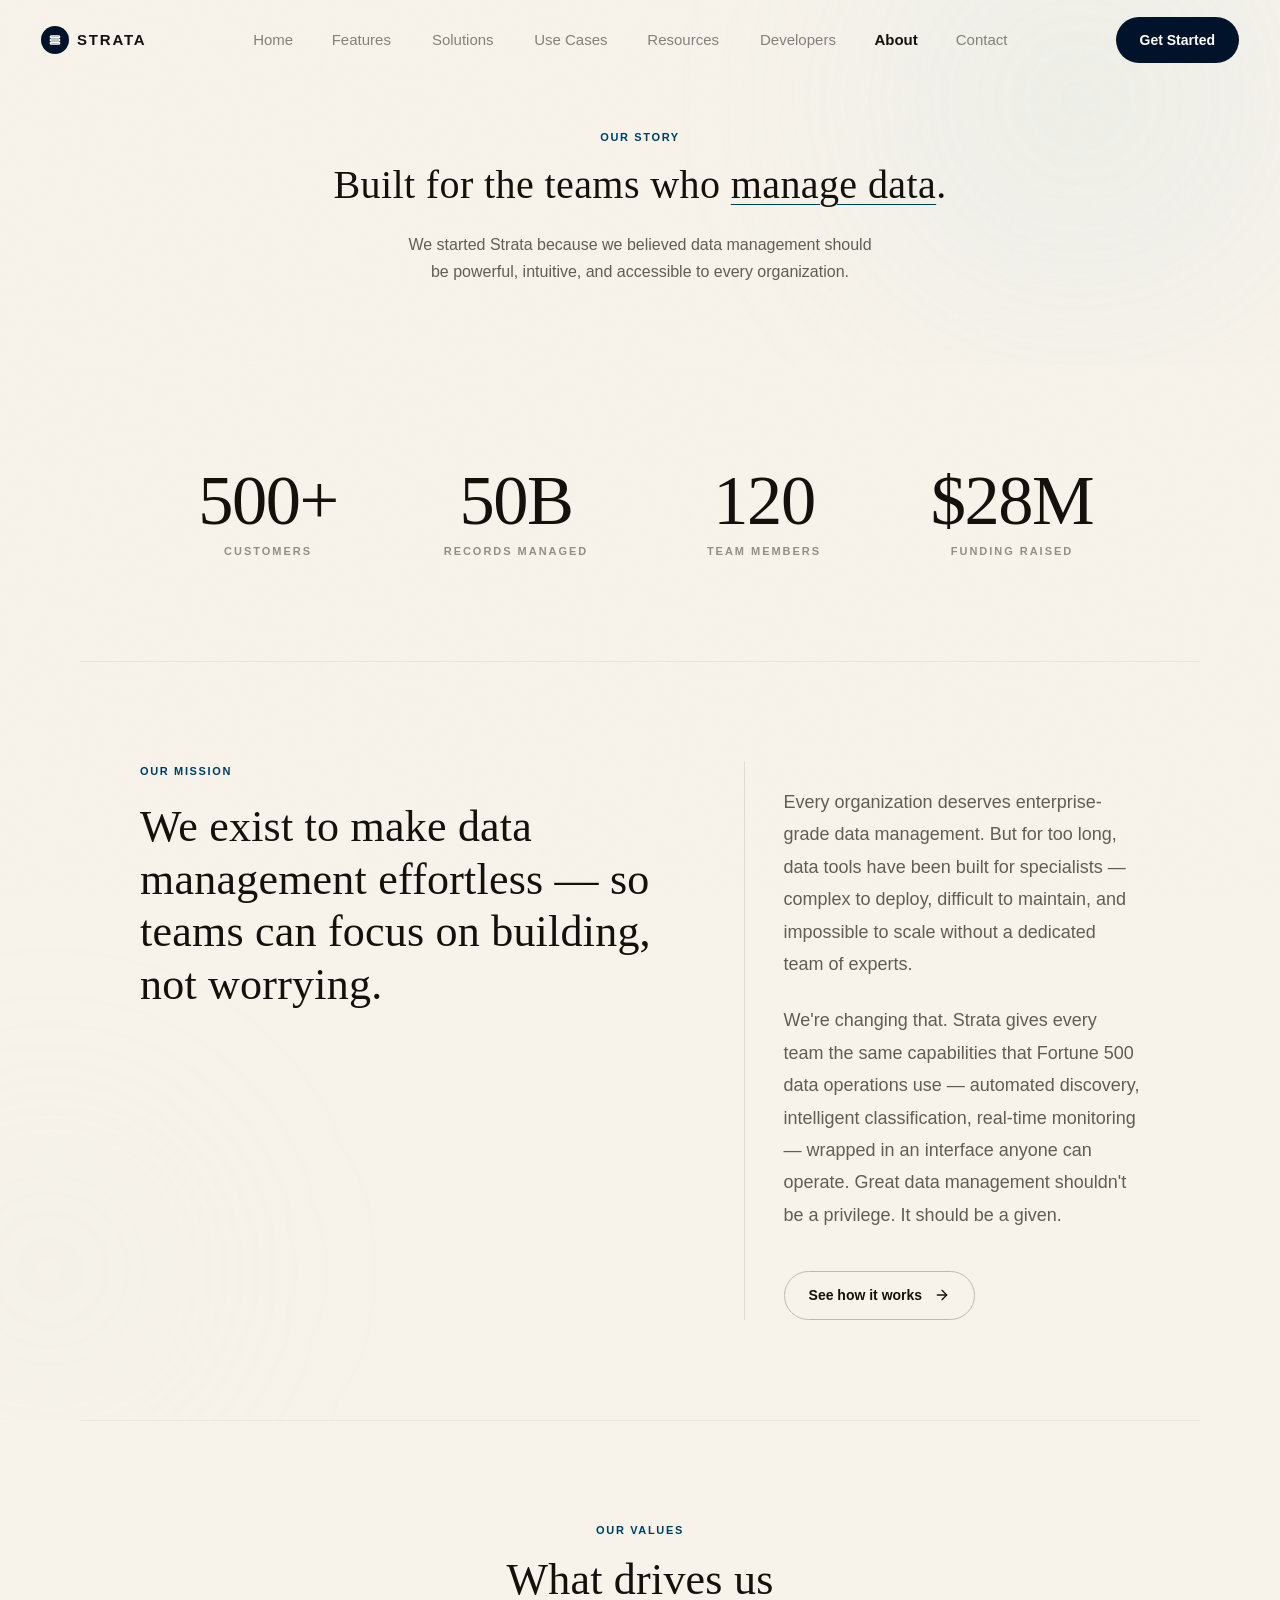
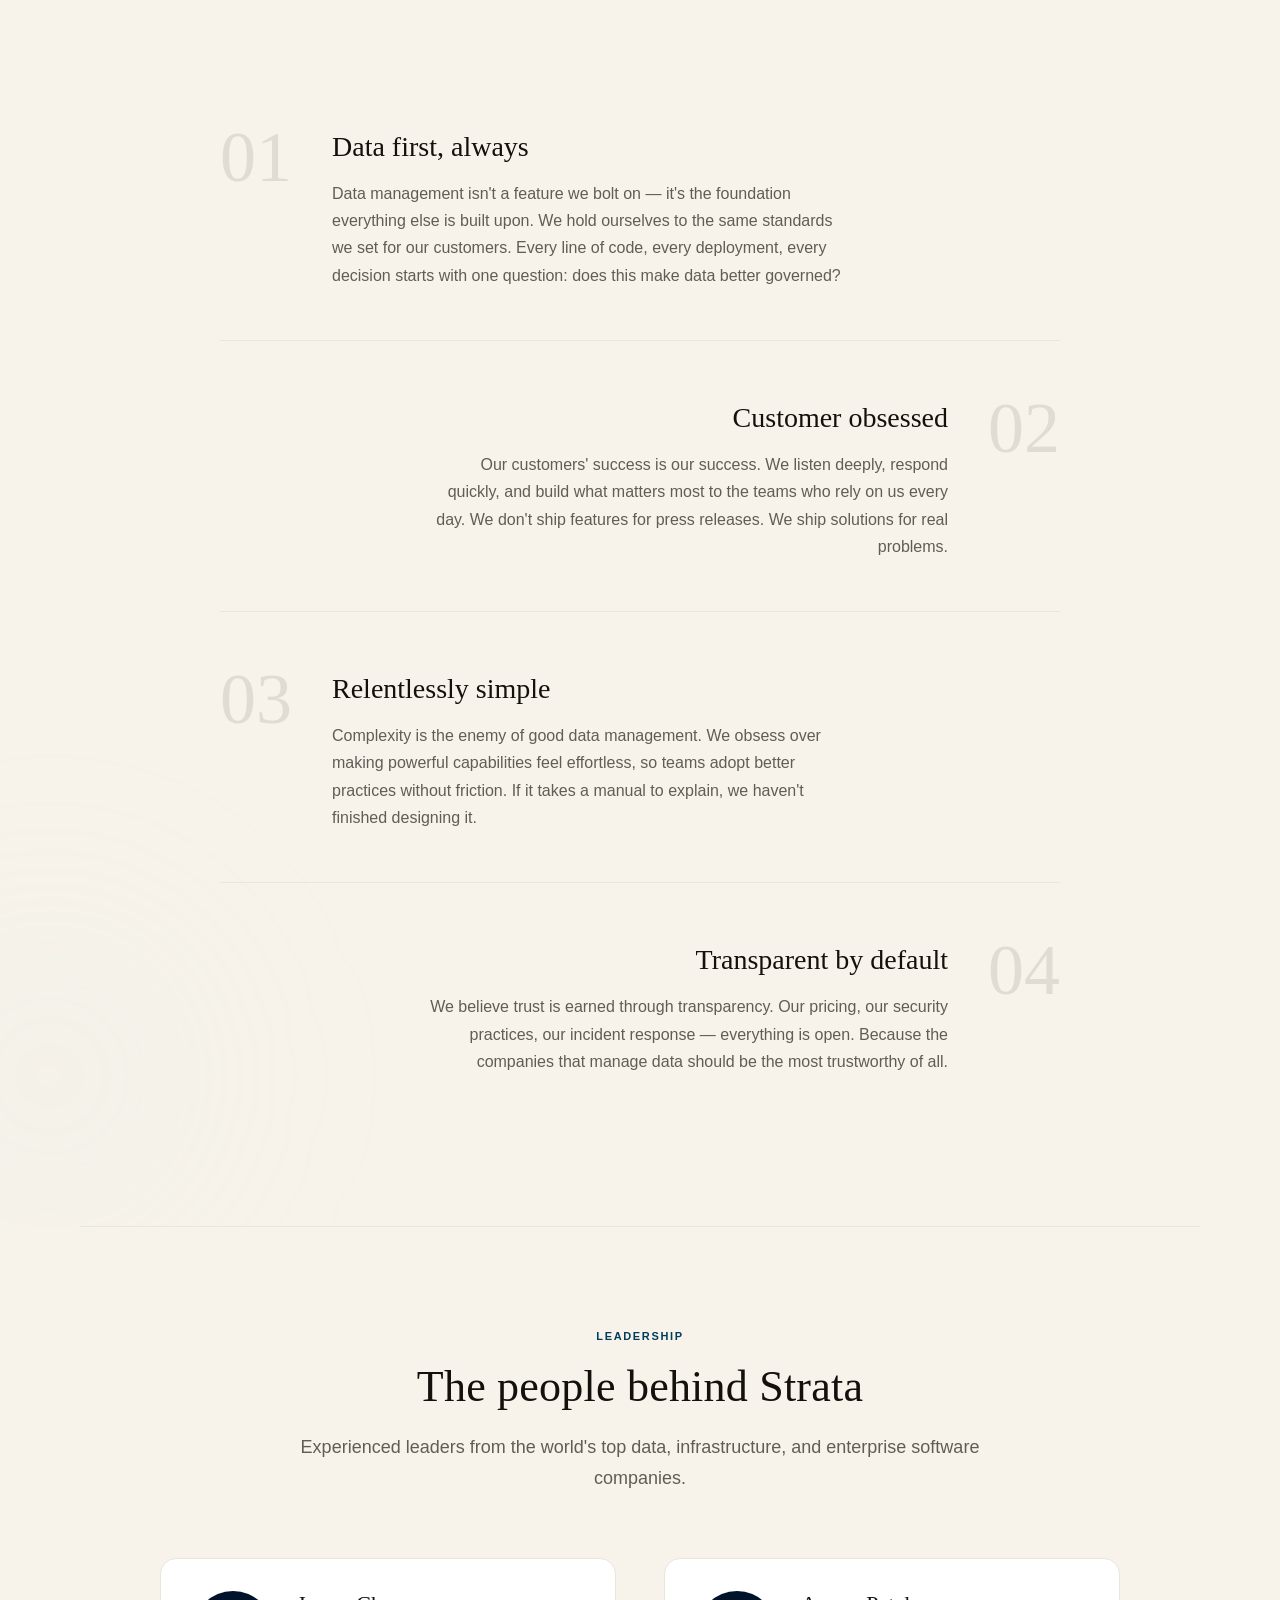
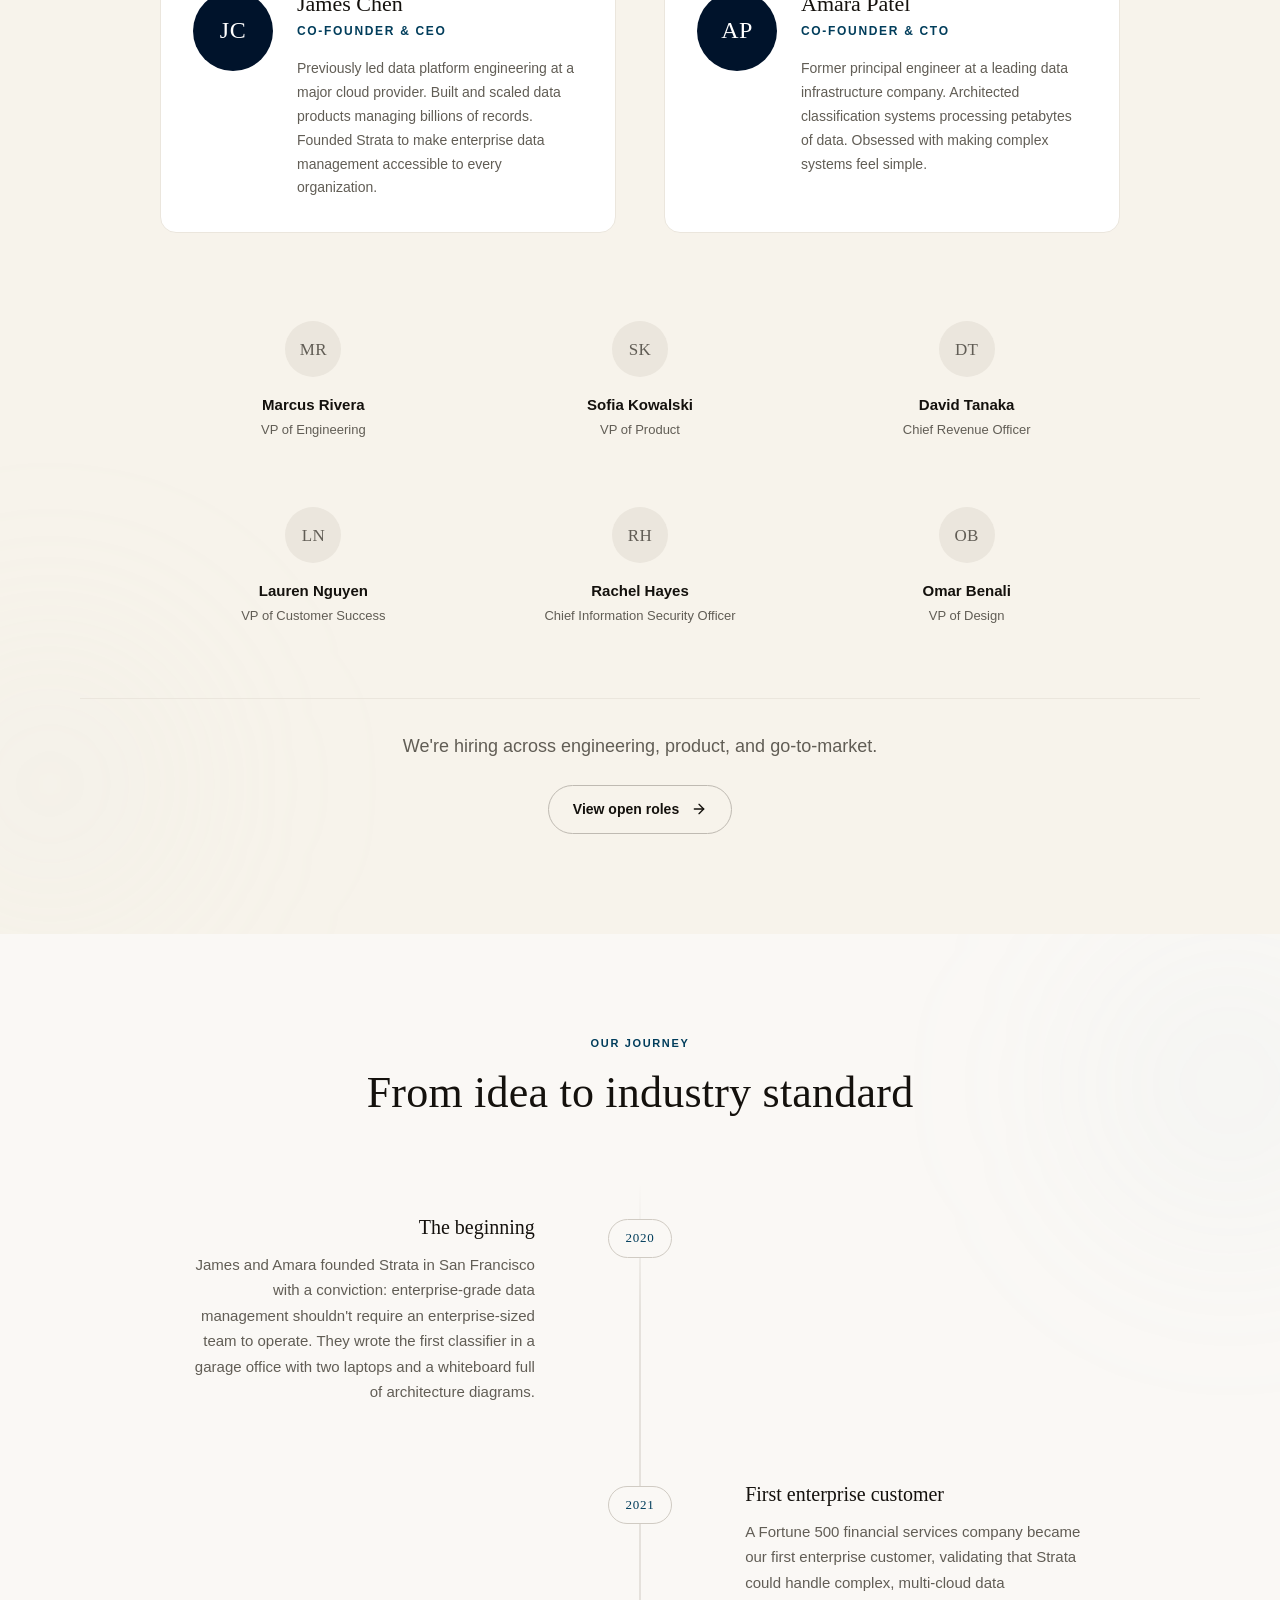
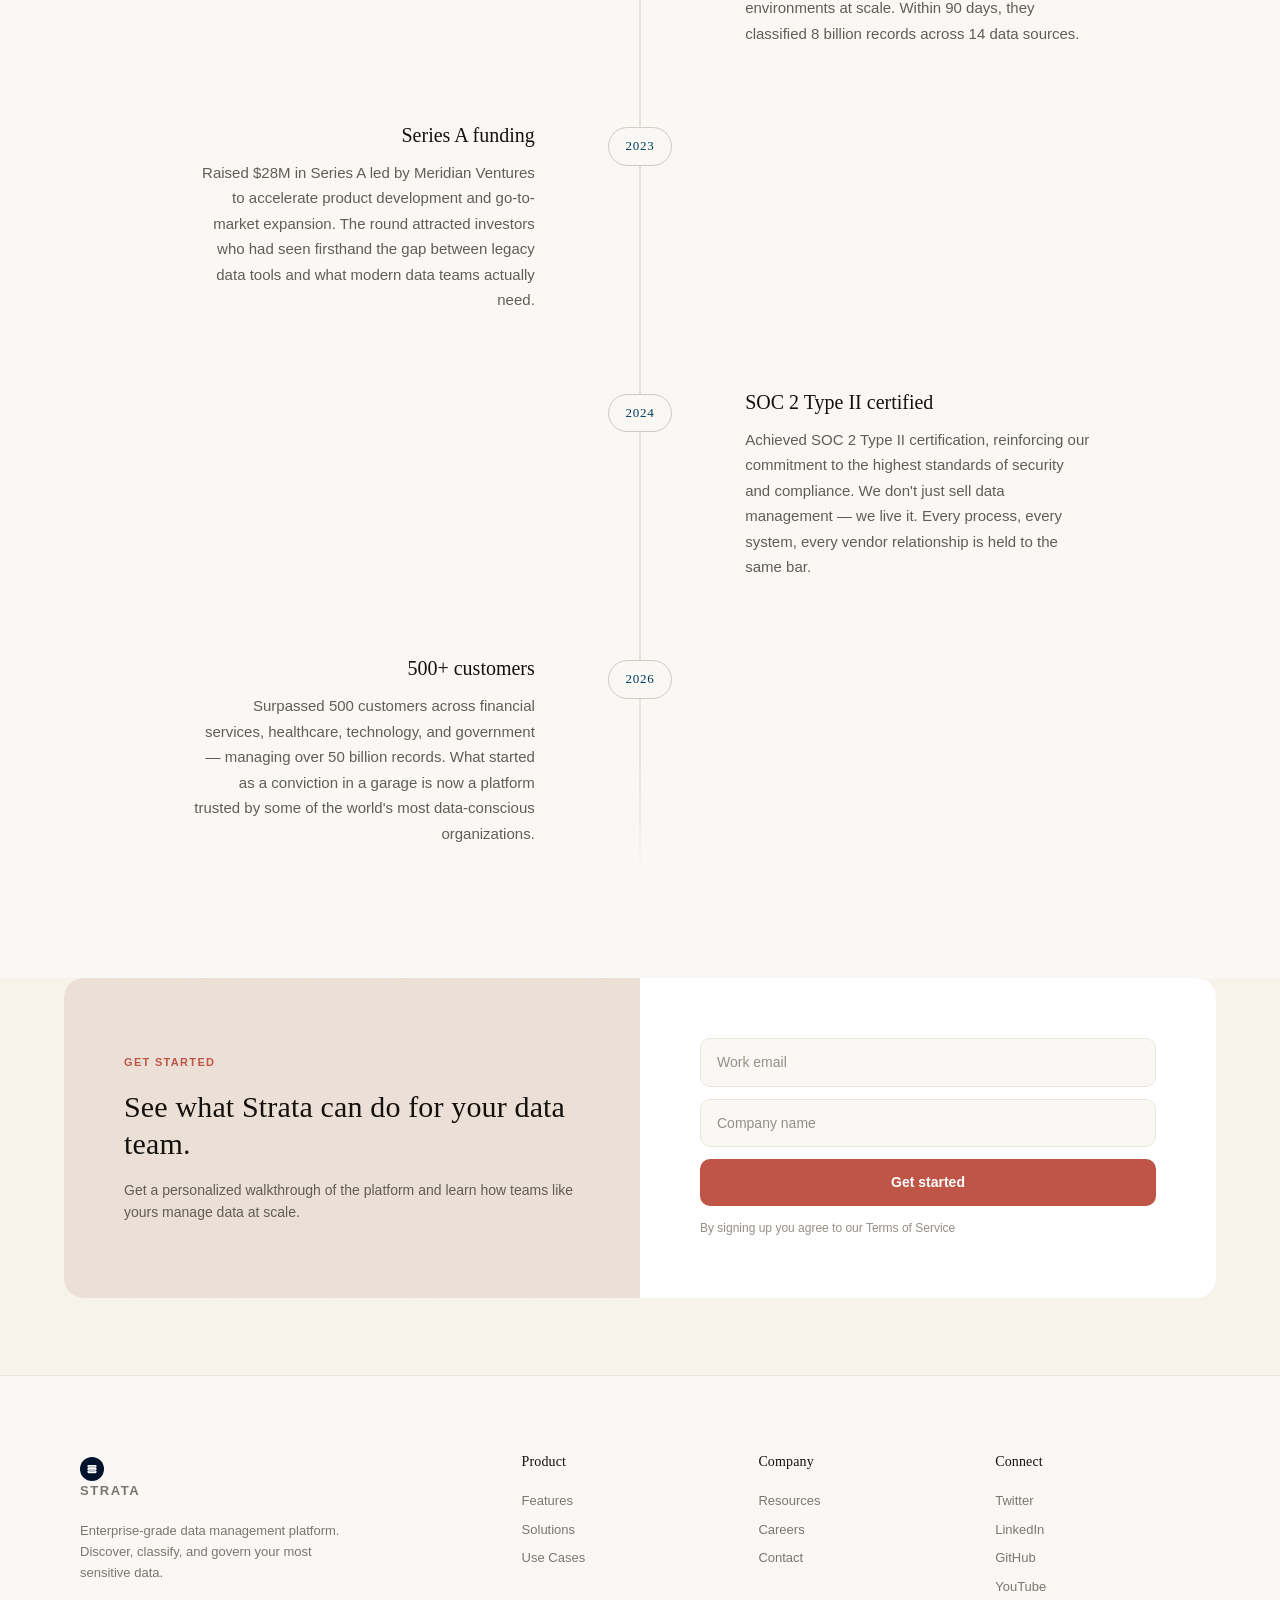
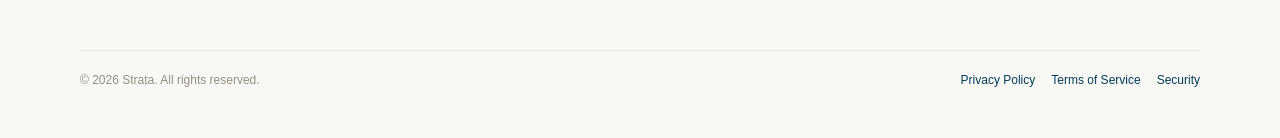
==== commit 0bfdea87: "Fix nav layout shift on active item change Add data-text attributes and ::after pseudo-elements to r" ====
--- a/about.html
+++ b/about.html
@@ -25,14 +25,14 @@
         Strata
       </a>
       <nav class="site-nav">
-        <a href="index.html">Home</a>
-        <a href="features.html">Features</a>
-        <a href="solutions.html">Solutions</a>
-        <a href="use-cases.html">Use Cases</a>
-        <a href="resources.html">Resources</a>
-        <a href="developers.html">Developers</a>
-        <a href="about.html" class="is-active">About</a>
-        <a href="contact.html">Contact</a>
+        <a href="index.html" data-text="Home">Home</a>
+        <a href="features.html" data-text="Features">Features</a>
+        <a href="solutions.html" data-text="Solutions">Solutions</a>
+        <a href="use-cases.html" data-text="Use Cases">Use Cases</a>
+        <a href="resources.html" data-text="Resources">Resources</a>
+        <a href="developers.html" data-text="Developers">Developers</a>
+        <a href="about.html" class="is-active" data-text="About">About</a>
+        <a href="contact.html" data-text="Contact">Contact</a>
       </nav>
       <a href="contact.html" class="btn btn--primary header-cta">Get Started</a>
       <button class="nav-toggle" id="nav-toggle" aria-label="Toggle navigation">
--- a/css/global.css
+++ b/css/global.css
@@ -288,6 +288,22 @@
 
 .site-nav a:hover {
   color: var(--mkt-heading-color);
+}
+
+.site-nav a {
+  display: inline-flex;
+  flex-direction: column;
+  align-items: center;
+}
+
+/* Reserve bold-width space to prevent layout shift */
+.site-nav a::after {
+  content: attr(data-text);
+  font-weight: var(--sds-weight-semibold);
+  height: 0;
+  overflow: hidden;
+  visibility: hidden;
+  pointer-events: none;
 }
 
 .site-nav a.is-active {
